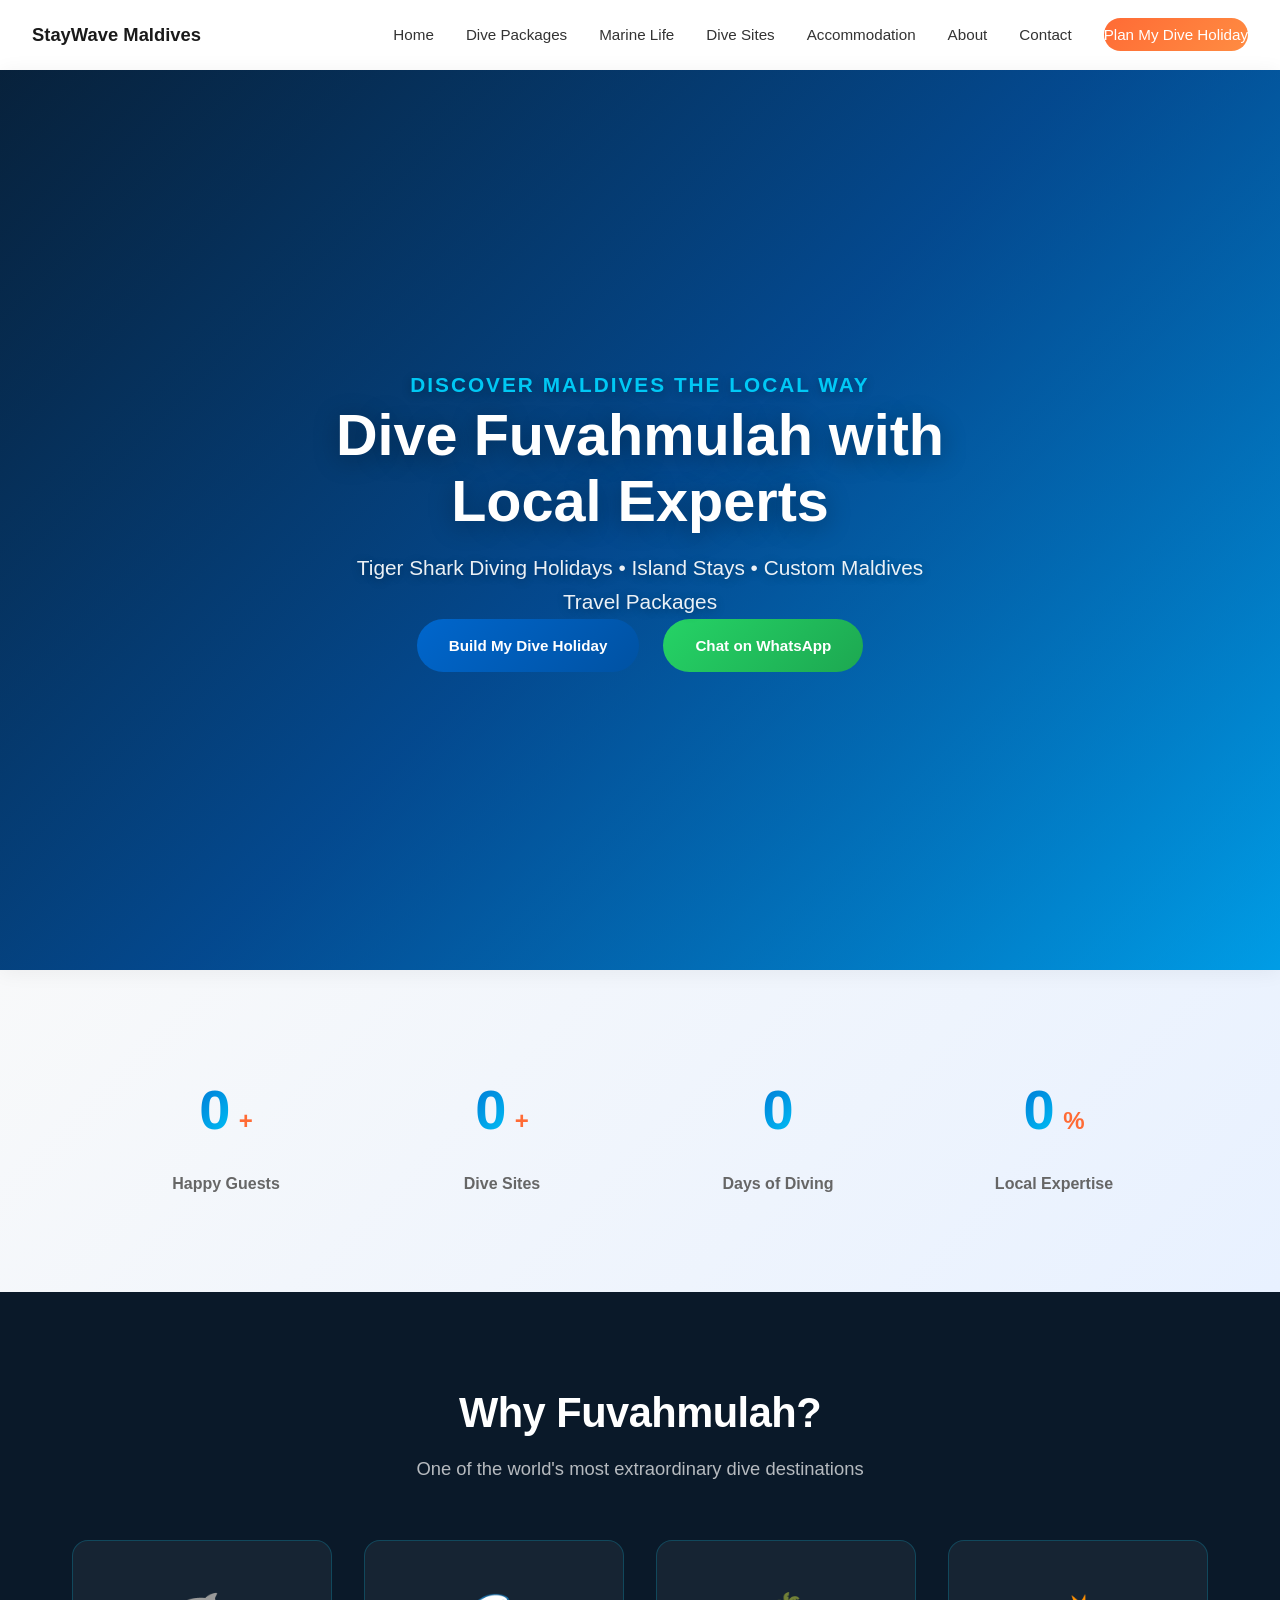
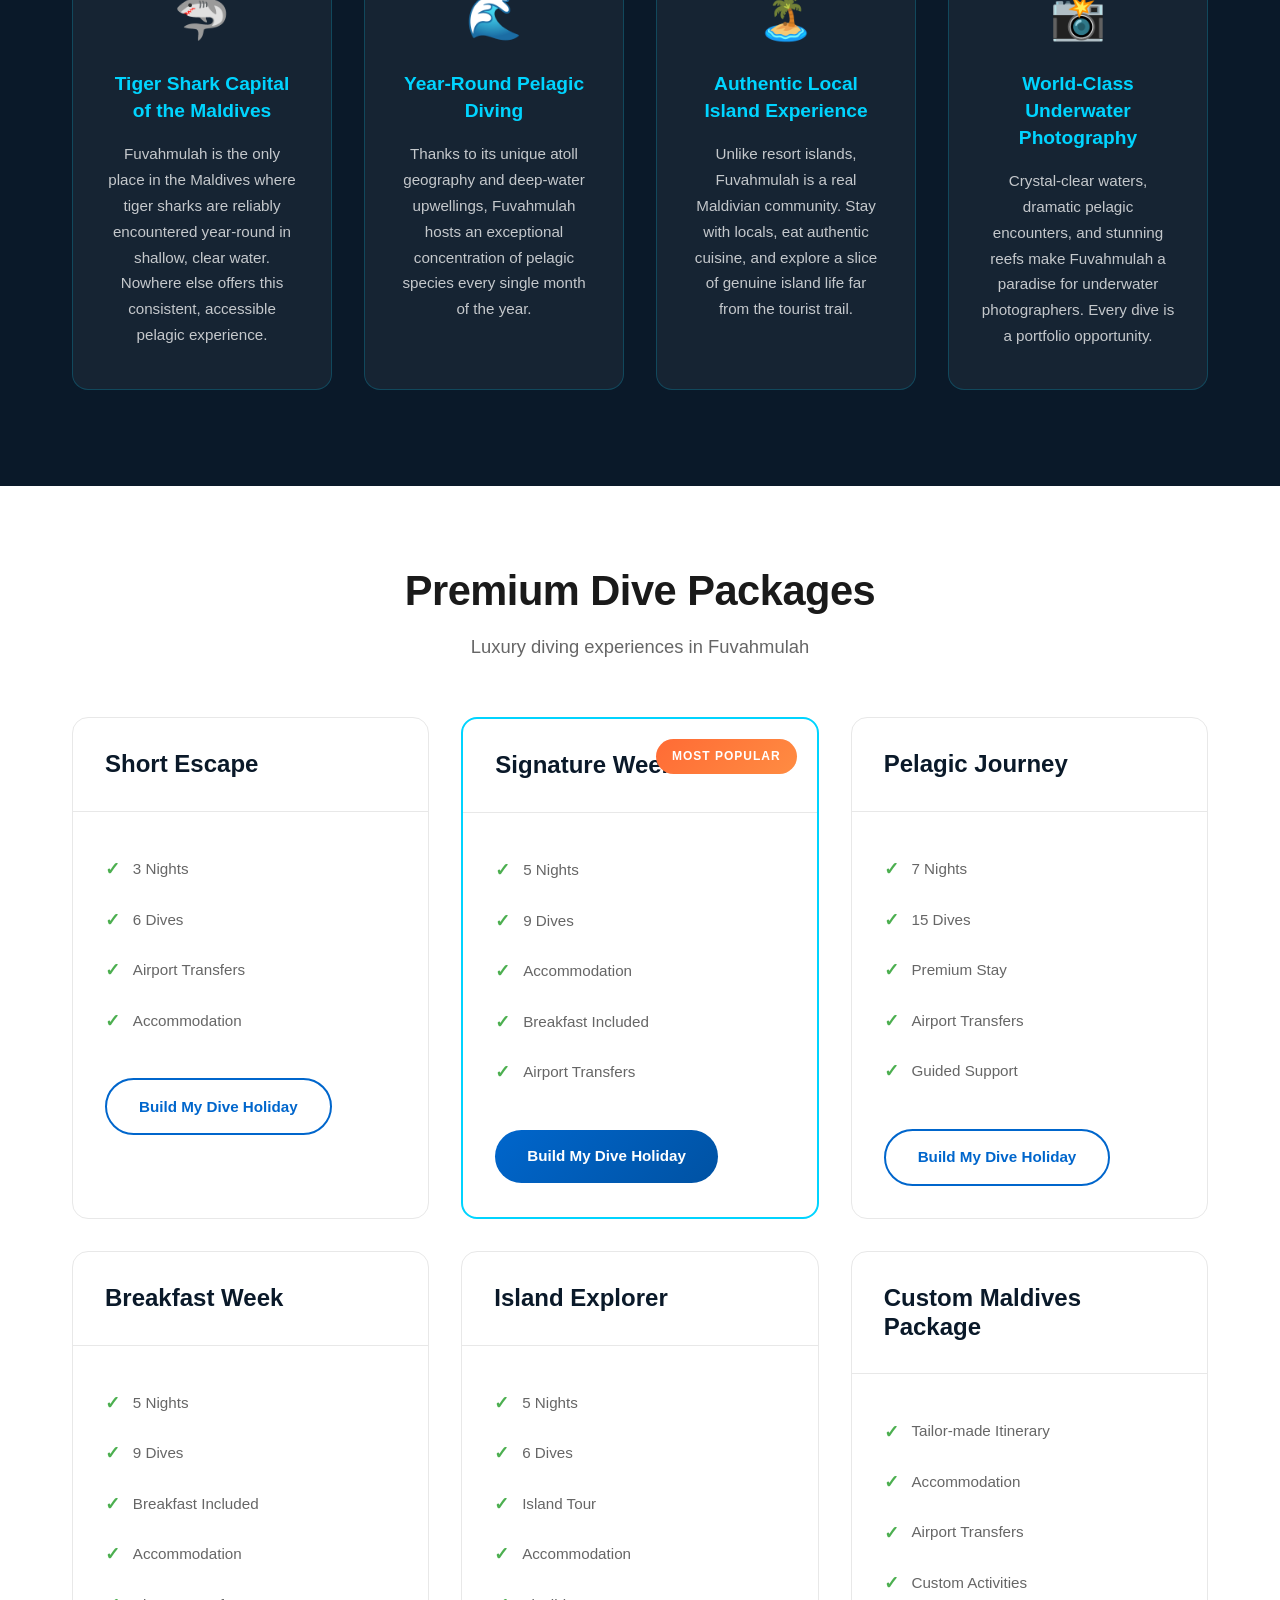
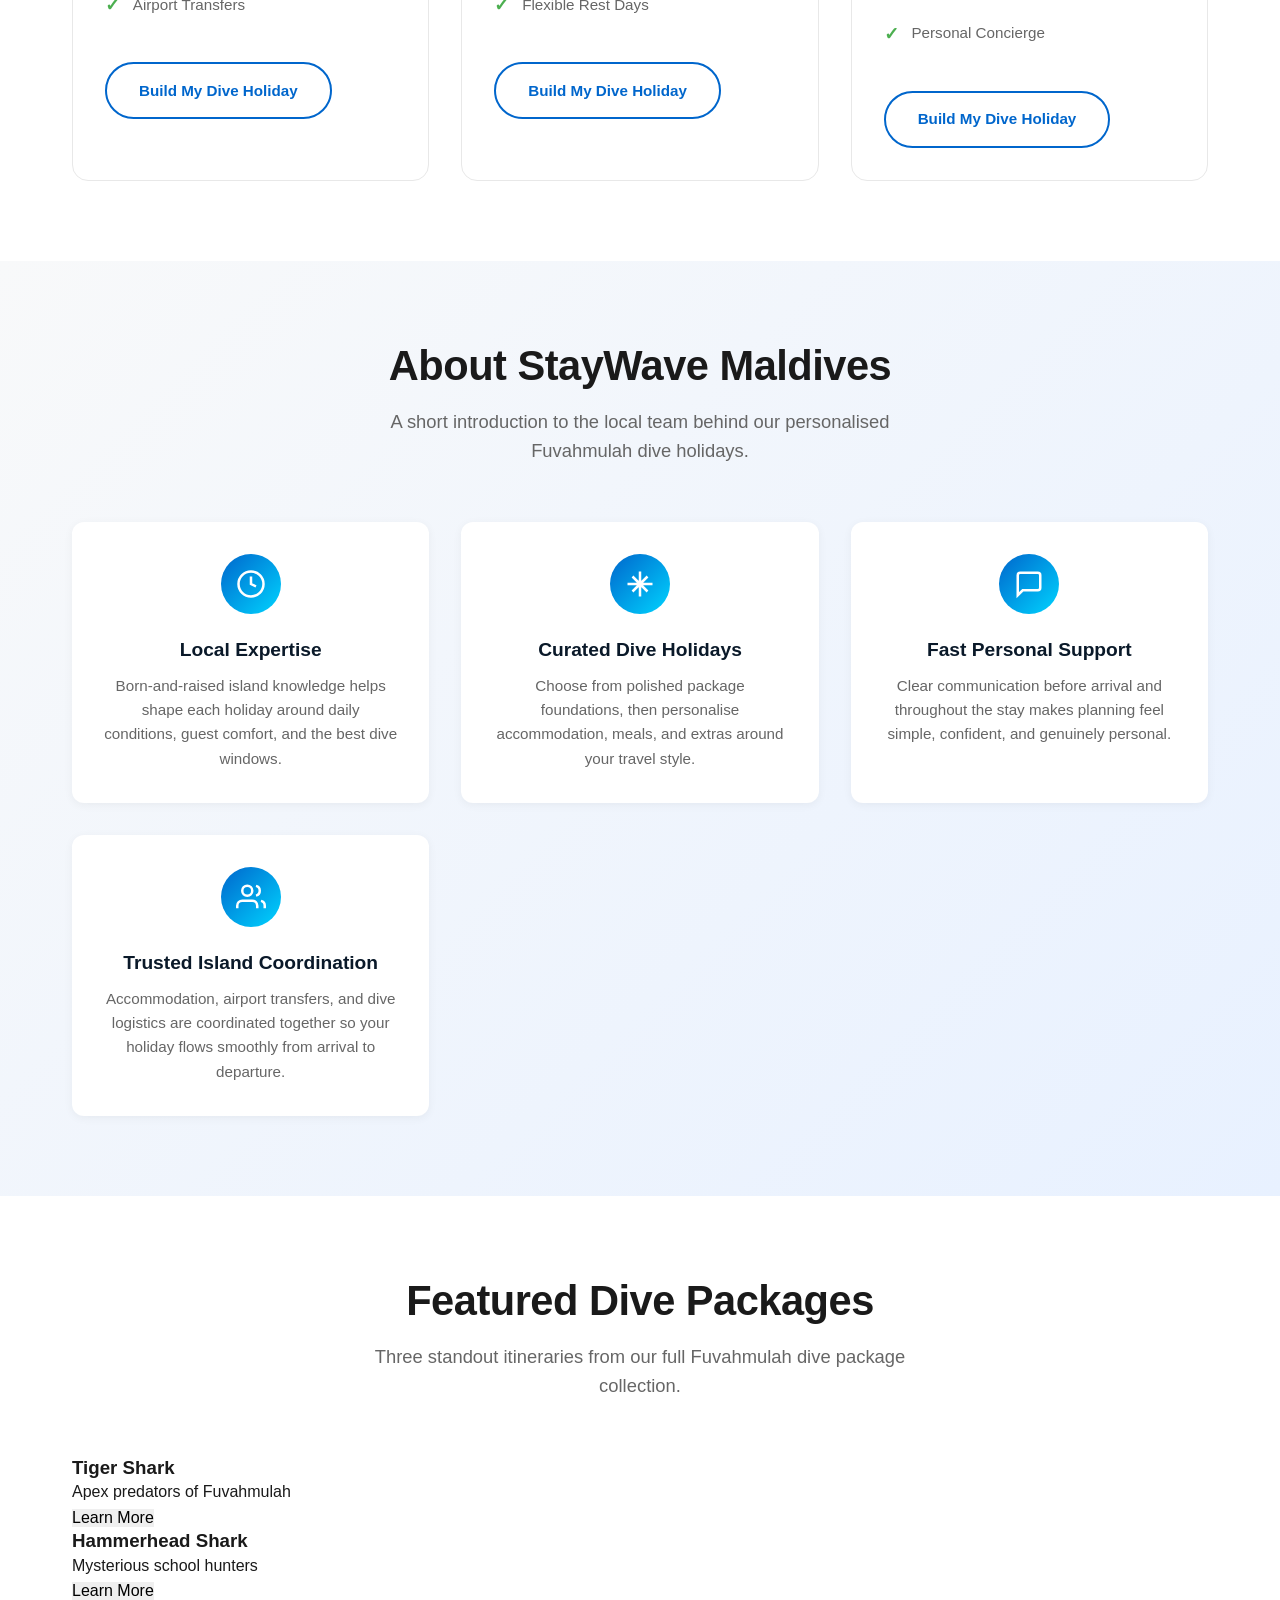
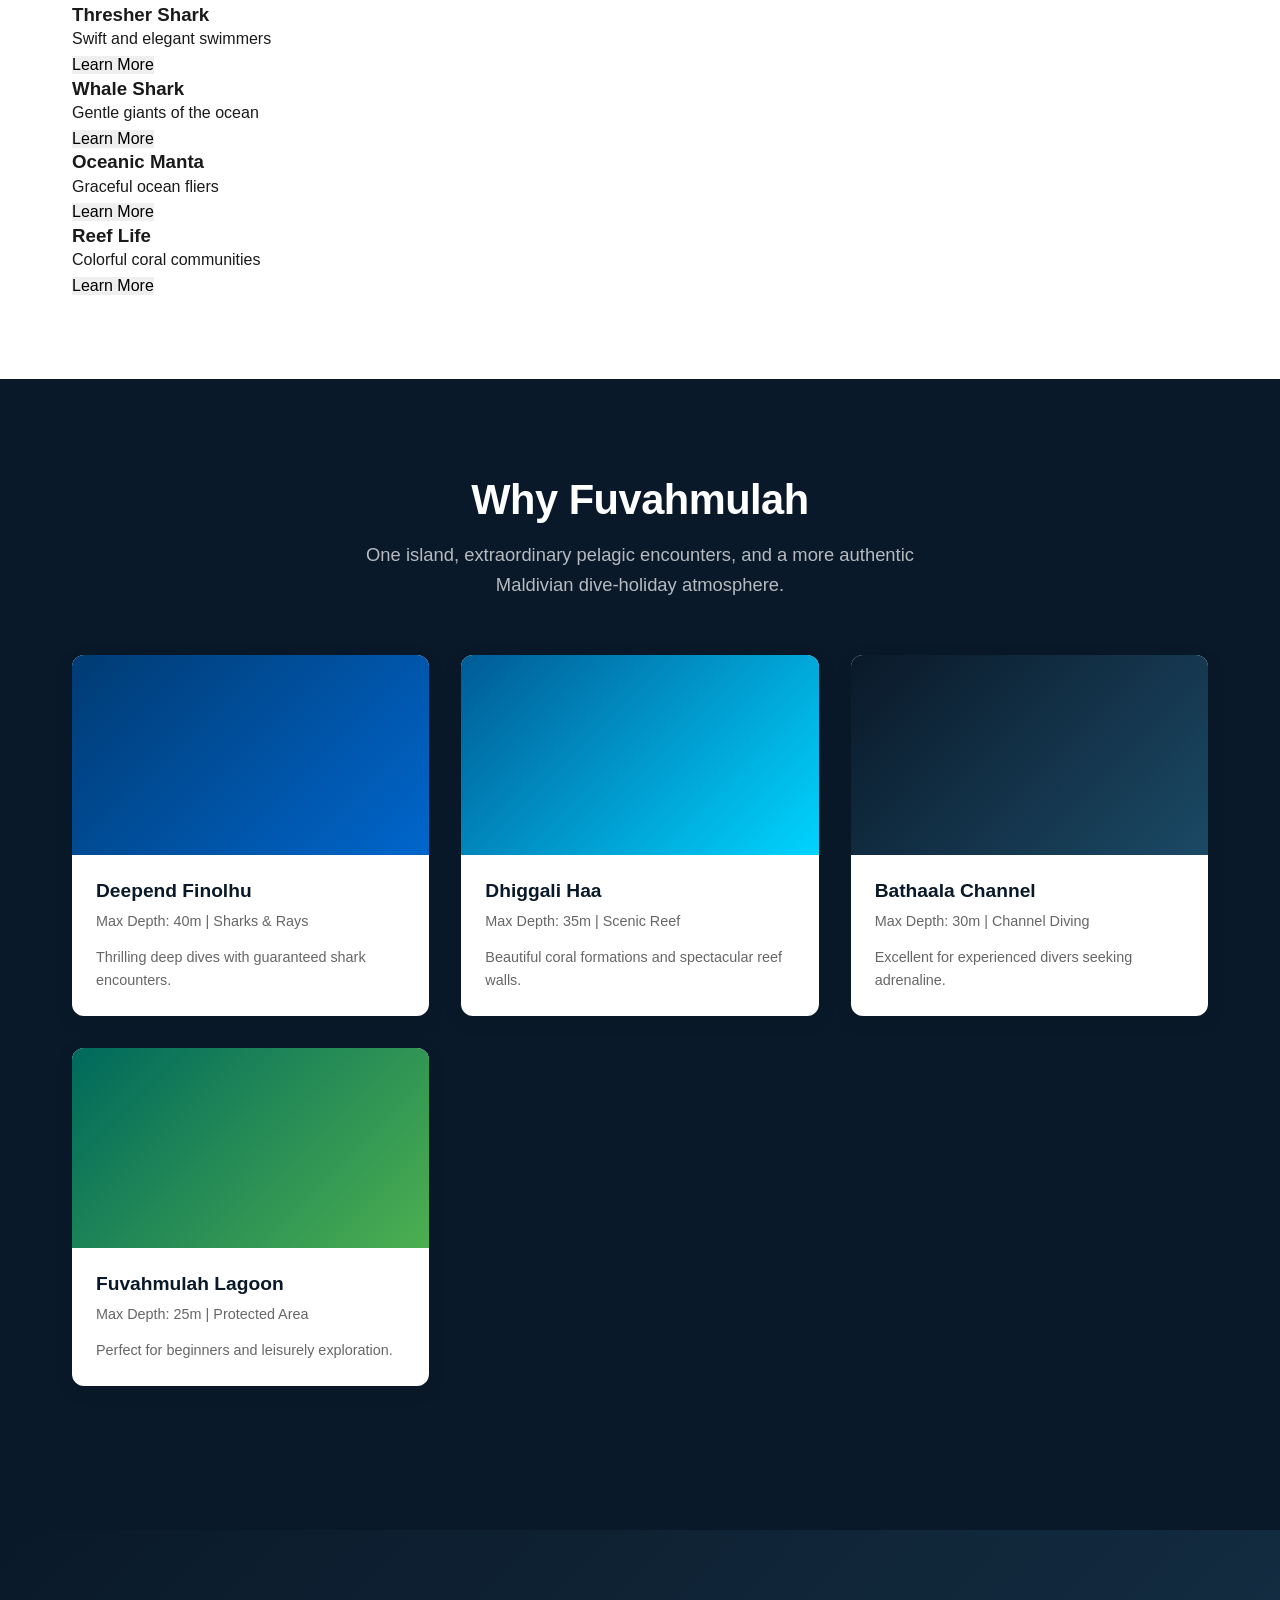
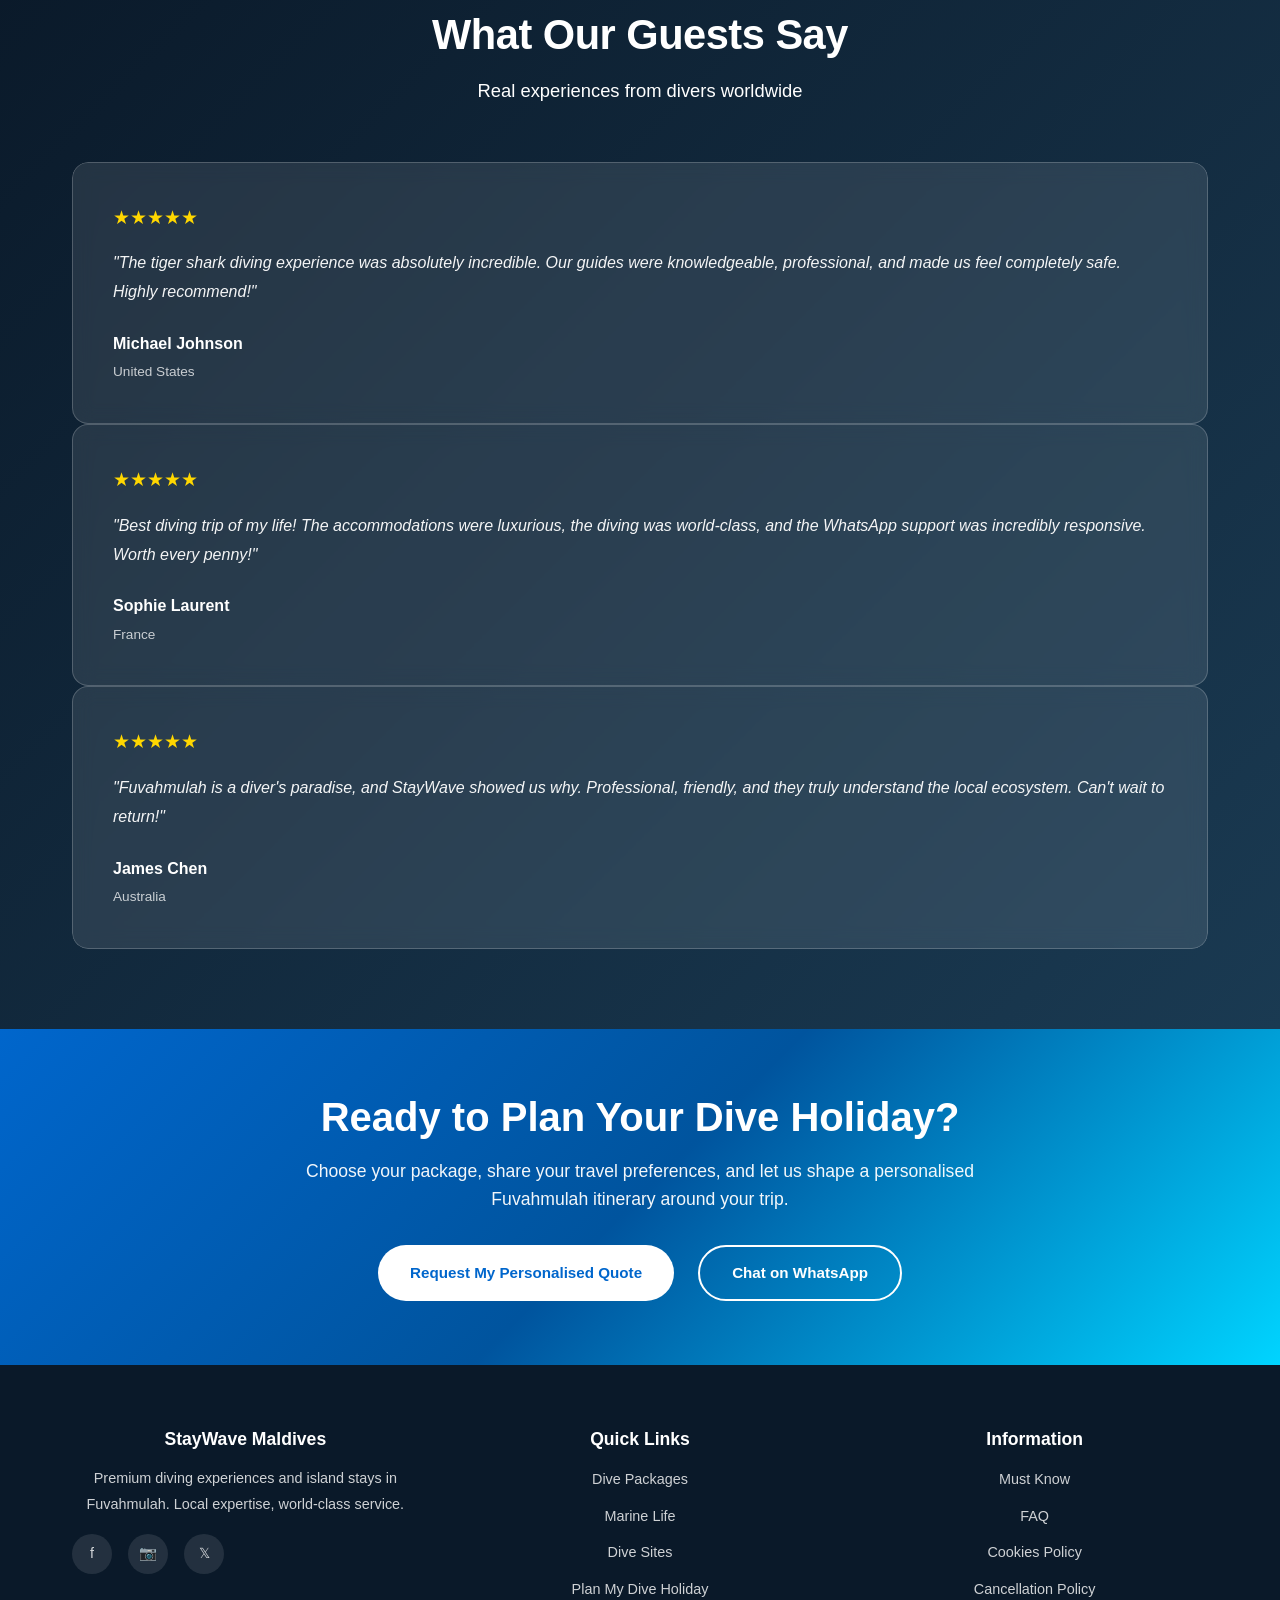
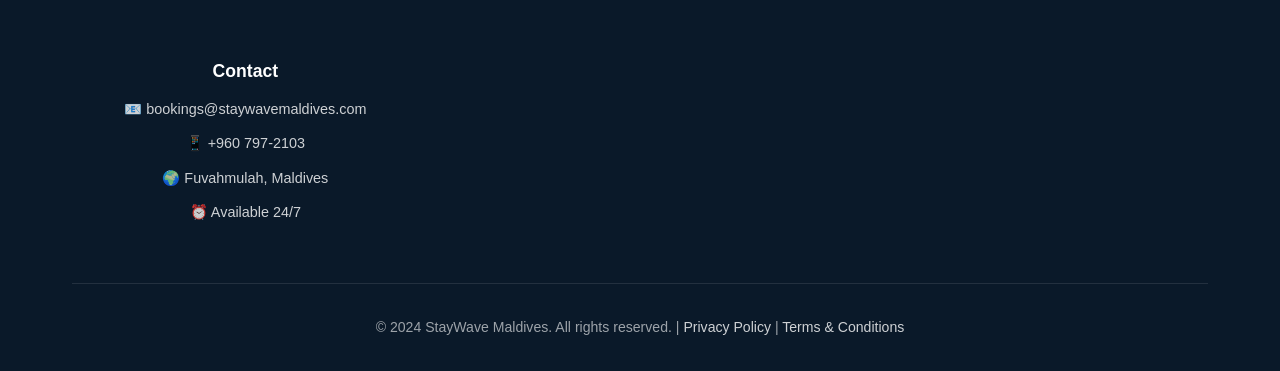
==== index.html @ 5d08445d "Merge branch 'main' into copilot/website-consistency-cleanup" ====
<!DOCTYPE html>
<html lang="en">
<head>
    <!-- Meta Tags -->
    <meta charset="UTF-8">
    <meta name="viewport" content="width=device-width, initial-scale=1.0">
    <meta name="description" content="StayWave Maldives - Premium tiger shark diving holidays, luxury island stays, and custom travel packages in Fuvahmulah. Experience world-class diving with local experts.">
    <meta name="keywords" content="diving, Maldives, tiger shark, Fuvahmulah, marine life, dive sites, luxury travel, diving holidays">
    <meta name="author" content="StayWave Maldives">
    <meta name="robots" content="index, follow">
    <meta name="language" content="English">
    
    <!-- Canonical URL -->
    <link rel="canonical" href="https://staywavemaldives.com/">
    
    <!-- Open Graph Tags -->
    <meta property="og:type" content="website">
    <meta property="og:url" content="https://staywavemaldives.com/">
    <meta property="og:title" content="StayWave Maldives - Premium Diving & Island Stays">
    <meta property="og:description" content="Experience world-class tiger shark diving holidays and luxury island stays in Fuvahmulah with local diving experts. Custom travel packages available.">
    <meta property="og:image" content="https://staywavemaldives.com/assets/images/og-image.jpg">
    <meta property="og:image:width" content="1200">
    <meta property="og:image:height" content="630">
    <meta property="og:image:alt" content="StayWave Maldives - Tiger Shark Diving">
    <meta property="og:site_name" content="StayWave Maldives">
    <meta property="og:locale" content="en_US">
    
    <!-- Twitter Card Tags -->
    <meta name="twitter:card" content="summary_large_image">
    <meta name="twitter:url" content="https://staywavemaldives.com/">
    <meta name="twitter:title" content="StayWave Maldives - Premium Diving & Island Stays">
    <meta name="twitter:description" content="Experience world-class tiger shark diving holidays and luxury island stays in Fuvahmulah with local diving experts.">
    <meta name="twitter:image" content="https://staywavemaldives.com/assets/images/twitter-image.jpg">
    <meta name="twitter:creator" content="@staywavemaldives">
    
    <!-- Favicon -->
    
    <!-- Theme Color -->
    <meta name="theme-color" content="#0066cc">
    
    <title>StayWave Maldives - Premium Diving & Island Stays</title>
    
    <!-- JSON-LD Organization Schema -->
    <script type="application/ld+json">
    {
        "@context": "https://schema.org",
        "@type": "Organization",
        "name": "StayWave Maldives",
        "url": "https://staywavemaldives.com",
        "logo": "https://staywavemaldives.com/assets/images/logo.png",
        "description": "Premium tiger shark diving holidays, luxury island stays, and custom travel packages in Fuvahmulah.",
        "sameAs": [
            "https://www.facebook.com/staywavemaldives",
            "https://www.instagram.com/staywavemaldives",
            "https://twitter.com/staywavemaldives"
        ],
        "contactPoint": {
            "@type": "ContactPoint",
            "contactType": "Customer Service",
            "telephone": "+960-797-2103",
            "email": "bookings@staywavemaldives.com",
            "areaServed": "MV",
            "availableLanguage": ["en"]
        },
        "address": {
            "@type": "PostalAddress",
            "streetAddress": "Fuvahmulah",
            "addressLocality": "Fuvahmulah",
            "addressCountry": "MV"
        },
        "founder": "StayWave Team",
        "foundingDate": "2024",
        "areaServed": {
            "@type": "Place",
            "name": "Maldives"
        }
    }
    </script>
    
    <!-- JSON-LD LocalBusiness Schema -->
    <script type="application/ld+json">
    {
        "@context": "https://schema.org",
        "@type": "LocalBusiness",
        "name": "StayWave Maldives",
        "image": "https://staywavemaldives.com/assets/images/hero-bg.jpg",
        "description": "Premium diving experiences and island stays in Fuvahmulah",
        "url": "https://staywavemaldives.com",
        "telephone": "+960-797-2103",
        "email": "bookings@staywavemaldives.com",
        "address": {
            "@type": "PostalAddress",
            "streetAddress": "Fuvahmulah",
            "addressLocality": "Fuvahmulah",
            "addressRegion": "Vaavu",
            "addressCountry": "MV"
        },
        "geo": {
            "@type": "GeoCoordinates",
            "latitude": "3.8167",
            "longitude": "73.5167"
        },
        "openingHoursSpecification": {
            "@type": "OpeningHoursSpecification",
            "dayOfWeek": ["Monday", "Tuesday", "Wednesday", "Thursday", "Friday", "Saturday", "Sunday"],
            "opens": "00:00",
            "closes": "23:59"
        },
        "priceRange": "$$$",
        "aggregateRating": {
            "@type": "AggregateRating",
            "ratingValue": "5",
            "ratingCount": "200",
            "bestRating": "5",
            "worstRating": "1"
        }
    }
    </script>
    
    <!-- JSON-LD Product/Service Schema -->
    <script type="application/ld+json">
    {
        "@context": "https://schema.org",
        "@type": "TouristDestination",
        "name": "Fuvahmulah Diving Experience",
        "description": "World-class diving packages in Fuvahmulah, Maldives",
        "url": "https://staywavemaldives.com",
        "areaServed": {
            "@type": "Place",
            "name": "Fuvahmulah, Maldives"
        },
        "touristType": "Adventure",
        "mainEntity": {
            "@type": "Service",
            "name": "Tiger Shark Diving",
            "description": "Premium tiger shark diving experiences with expert local guides",
            "provider": {
                "@type": "Organization",
                "name": "StayWave Maldives"
            }
        }
    }
    </script>
    
    <!-- CSS Files (Optimized) -->
    <link rel="stylesheet" href="assets/styles/reset.css" media="all">
    <link rel="stylesheet" href="assets/styles/global.css" media="all">
    <link rel="stylesheet" href="assets/styles/navigation.css" media="all">
    <link rel="stylesheet" href="assets/styles/hero.css" media="all">
    <link rel="stylesheet" href="assets/styles/statistics.css" media="all">
    <link rel="stylesheet" href="assets/styles/packages.css" media="all">
    <link rel="stylesheet" href="assets/styles/features.css" media="all">
    <link rel="stylesheet" href="assets/styles/marine-life.css" media="all">
    <link rel="stylesheet" href="assets/styles/dive-sites.css" media="all">
    <link rel="stylesheet" href="assets/styles/testimonials.css" media="all">
    <link rel="stylesheet" href="assets/styles/faq.css" media="all">
    <link rel="stylesheet" href="assets/styles/booking-cta.css" media="all">
    <link rel="stylesheet" href="assets/styles/footer.css" media="all">
    <link rel="stylesheet" href="assets/styles/accommodation.css" media="all">
    <link rel="stylesheet" href="assets/styles/why-fuvahmulah.css" media="all">
    <link rel="stylesheet" href="assets/styles/plan-your-trip.css" media="all">
    
    <!-- Preload Critical Resources -->
    <link rel="preload" as="script" href="assets/scripts/main.js">
    
    <!-- DNS Prefetch for External Resources -->
    <link rel="dns-prefetch" href="//www.google-analytics.com">
    <link rel="dns-prefetch" href="//fonts.googleapis.com">
</head>
<body>
    <!-- Navigation -->
    <nav class="navbar" id="navbar" role="navigation" aria-label="Main navigation">
        <div class="navbar-container">
            <div class="navbar-brand">
                <a href="#home">
                    <span class="brand-name">StayWave Maldives</span>
                </a>
            </div>

            <button class="hamburger" id="hamburger" aria-label="Toggle navigation menu" aria-expanded="false" aria-controls="navbar-menu">
                <span></span>
                <span></span>
                <span></span>
            </button>

            <ul class="navbar-menu" id="navbar-menu" role="menubar">
                <li role="none"><a href="index.html" role="menuitem" aria-current="page">Home</a></li>
                <li role="none"><a href="dive-packages.html" role="menuitem">Dive Packages</a></li>
                <li role="none"><a href="marine-life.html" role="menuitem">Marine Life</a></li>
                <li role="none"><a href="dive-sites.html" role="menuitem">Dive Sites</a></li>
                <li role="none"><a href="accommodation.html" role="menuitem">Accommodation</a></li>
                <li role="none"><a href="about.html" role="menuitem">About</a></li>
                <li role="none"><a href="index.html#contact" role="menuitem">Contact</a></li>
                <li role="none">
                    <a href="build-my-dive-holiday.html" class="btn-book-now" role="menuitem">Plan My Dive Holiday</a>
                </li>
            </ul>
        </div>
    </nav>

    <!-- Hero Section -->
    <header class="hero" id="home">
        <div class="hero-background" style="background: linear-gradient(135deg, #003b73 0%, #0066cc 50%, #00d4ff 100%);"></div>
        <div class="hero-overlay"></div>
        <div class="hero-content">
            <p class="hero-label">DISCOVER MALDIVES THE LOCAL WAY</p>
            <h1 class="hero-title">Dive Fuvahmulah with Local Experts</h1>
            <p class="hero-subtitle">Tiger Shark Diving Holidays • Island Stays • Custom Maldives Travel Packages</p>
            <div class="hero-buttons">
                <a href="build-my-dive-holiday.html" class="btn btn-primary" aria-label="Build my dive holiday">Build My Dive Holiday</a>
                <a href="https://wa.me/9607972103" class="btn btn-secondary" target="_blank" rel="noopener noreferrer" aria-label="Chat with us on WhatsApp">Chat on WhatsApp</a>
            </div>
        </div>
    </header>

    <!-- Statistics Section -->
    <section class="statistics" id="stats">
        <div class="container">
            <div class="stats-grid">
                <div class="stat-card">
                    <div class="stat-number" data-target="400">0</div>
                    <span class="stat-plus">+</span>
                    <p class="stat-label">Happy Guests</p>
                </div>
                <div class="stat-card">
                    <div class="stat-number" data-target="18">0</div>
                    <span class="stat-plus">+</span>
                    <p class="stat-label">Dive Sites</p>
                </div>
                <div class="stat-card">
                    <div class="stat-number" data-target="365">0</div>
                    <p class="stat-label">Days of Diving</p>
                </div>
                <div class="stat-card">
                    <div class="stat-number" data-target="100">0</div>
                    <span class="stat-percent">%</span>
                    <p class="stat-label">Local Expertise</p>
                </div>
            </div>
        </div>
    </section>

    <!-- Why Fuvahmulah Section -->
    <section class="why-fuvahmulah" id="why-fuvahmulah">
        <div class="container">
            <div class="section-header reveal">
                <h2>Why Fuvahmulah?</h2>
                <p>One of the world's most extraordinary dive destinations</p>
            </div>
            <div class="why-fuvahmulah-grid">
                <div class="why-card">
                    <span class="why-card-icon" aria-hidden="true">🦈</span>
                    <h3>Tiger Shark Capital of the Maldives</h3>
                    <p>Fuvahmulah is the only place in the Maldives where tiger sharks are reliably encountered year-round in shallow, clear water. Nowhere else offers this consistent, accessible pelagic experience.</p>
                </div>
                <div class="why-card">
                    <span class="why-card-icon" aria-hidden="true">🌊</span>
                    <h3>Year-Round Pelagic Diving</h3>
                    <p>Thanks to its unique atoll geography and deep-water upwellings, Fuvahmulah hosts an exceptional concentration of pelagic species every single month of the year.</p>
                </div>
                <div class="why-card">
                    <span class="why-card-icon" aria-hidden="true">🏝️</span>
                    <h3>Authentic Local Island Experience</h3>
                    <p>Unlike resort islands, Fuvahmulah is a real Maldivian community. Stay with locals, eat authentic cuisine, and explore a slice of genuine island life far from the tourist trail.</p>
                </div>
                <div class="why-card">
                    <span class="why-card-icon" aria-hidden="true">📸</span>
                    <h3>World-Class Underwater Photography</h3>
                    <p>Crystal-clear waters, dramatic pelagic encounters, and stunning reefs make Fuvahmulah a paradise for underwater photographers. Every dive is a portfolio opportunity.</p>
                </div>
            </div>
        </div>
    </section>

    <!-- Featured Packages Section -->
    <section class="packages" id="packages">
        <div class="container">
            <div class="section-header reveal">
                <h2>Premium Dive Packages</h2>
                <p>Luxury diving experiences in Fuvahmulah</p>
            </div>
            
            <div class="packages-grid">
                <!-- Package 1: Tiger Shark Escape -->
                <div class="package-card">
                    <div class="package-header">
                        <h3>Short Escape</h3>
                    </div>
                    <div class="package-details">
                        <ul class="package-list">
                            <li>3 Nights</li>
                            <li>6 Dives</li>
                            <li>Airport Transfers</li>
                            <li>Accommodation</li>
                        </ul>
                    </div>
                    <div class="package-footer">
                        <a href="build-my-dive-holiday.html" class="btn btn-outline" aria-label="Build my dive holiday for Short Escape">Build My Dive Holiday</a>
                    </div>
                </div>

                <!-- Package 2: Ultimate Fuvahmulah Experience -->
                <div class="package-card featured">
                    <div class="package-badge">Most Popular</div>
                    <div class="package-header">
                        <h3>Signature Week</h3>
                    </div>
                    <div class="package-details">
                        <ul class="package-list">
                            <li>5 Nights</li>
                            <li>9 Dives</li>
                            <li>Accommodation</li>
                            <li>Breakfast Included</li>
                            <li>Airport Transfers</li>
                        </ul>
                    </div>
                    <div class="package-footer">
                        <a href="build-my-dive-holiday.html" class="btn btn-primary" aria-label="Build my dive holiday for Signature Week">Build My Dive Holiday</a>
                    </div>
                </div>

                <!-- Package 3: Pelagic Journey -->
                <div class="package-card">
                    <div class="package-header">
                        <h3>Pelagic Journey</h3>
                    </div>
                    <div class="package-details">
                        <ul class="package-list">
                            <li>7 Nights</li>
                            <li>15 Dives</li>
                            <li>Premium Stay</li>
                            <li>Airport Transfers</li>
                            <li>Guided Support</li>
                        </ul>
                    </div>
                    <div class="package-footer">
                        <a href="build-my-dive-holiday.html" class="btn btn-outline" aria-label="Build my dive holiday for Pelagic Journey">Build My Dive Holiday</a>
                    </div>
                </div>

                <!-- Package 4: Breakfast Week -->
                <div class="package-card">
                    <div class="package-header">
                        <h3>Breakfast Week</h3>
                    </div>
                    <div class="package-details">
                        <ul class="package-list">
                            <li>5 Nights</li>
                            <li>9 Dives</li>
                            <li>Breakfast Included</li>
                            <li>Accommodation</li>
                            <li>Airport Transfers</li>
                        </ul>
                    </div>
                    <div class="package-footer">
                        <a href="build-my-dive-holiday.html" class="btn btn-outline" aria-label="Build my dive holiday for Breakfast Week">Build My Dive Holiday</a>
                    </div>
                </div>

                <!-- Package 5: Island Explorer -->
                <div class="package-card">
                    <div class="package-header">
                        <h3>Island Explorer</h3>
                    </div>
                    <div class="package-details">
                        <ul class="package-list">
                            <li>5 Nights</li>
                            <li>6 Dives</li>
                            <li>Island Tour</li>
                            <li>Accommodation</li>
                            <li>Flexible Rest Days</li>
                        </ul>
                    </div>
                    <div class="package-footer">
                        <a href="build-my-dive-holiday.html" class="btn btn-outline" aria-label="Build my dive holiday for Island Explorer">Build My Dive Holiday</a>
                    </div>
                </div>

                <!-- Package 6: Custom Package -->
                <div class="package-card">
                    <div class="package-header">
                        <h3>Custom Maldives Package</h3>
                    </div>
                    <div class="package-details">
                        <ul class="package-list">
                            <li>Tailor-made Itinerary</li>
                            <li>Accommodation</li>
                            <li>Airport Transfers</li>
                            <li>Custom Activities</li>
                            <li>Personal Concierge</li>
                        </ul>
                    </div>
                    <div class="package-footer">
                        <a href="build-my-dive-holiday.html" class="btn btn-outline" aria-label="Build my dive holiday for Custom Maldives Package">Build My Dive Holiday</a>
                    </div>
                </div>
            </div>
        </div>
    </section>

    <!-- Why StayWave Section -->
    <section class="features" id="about">
        <div class="container">
            <div class="section-header reveal">
                <h2>About StayWave Maldives</h2>
                <p>A short introduction to the local team behind our personalised Fuvahmulah dive holidays.</p>
            </div>

            <div class="features-grid">
                <div class="feature-card">
                    <div class="feature-icon">
                        <svg viewBox="0 0 24 24" fill="none" stroke="currentColor" stroke-width="2" aria-hidden="true">
                            <circle cx="12" cy="12" r="10"></circle>
                            <path d="M12 6v6l4 2"></path>
                        </svg>
                    </div>
                    <h3>Local Expertise</h3>
                    <p>Born-and-raised island knowledge helps shape each holiday around daily conditions, guest comfort, and the best dive windows.</p>
                </div>

                <div class="feature-card">
                    <div class="feature-icon">
                        <svg viewBox="0 0 24 24" fill="none" stroke="currentColor" stroke-width="2" aria-hidden="true">
                            <path d="M12 2v20M2 12h20M6 6l12 12M18 6l-12 12"></path>
                        </svg>
                    </div>
                    <h3>Curated Dive Holidays</h3>
                    <p>Choose from polished package foundations, then personalise accommodation, meals, and extras around your travel style.</p>
                </div>

                <div class="feature-card">
                    <div class="feature-icon">
                        <svg viewBox="0 0 24 24" fill="none" stroke="currentColor" stroke-width="2" aria-hidden="true">
                            <path d="M21 15a2 2 0 0 1-2 2H7l-4 4V5a2 2 0 0 1 2-2h14a2 2 0 0 1 2 2z"></path>
                        </svg>
                    </div>
                    <h3>Fast Personal Support</h3>
                    <p>Clear communication before arrival and throughout the stay makes planning feel simple, confident, and genuinely personal.</p>
                </div>

                <div class="feature-card">
                    <div class="feature-icon">
                        <svg viewBox="0 0 24 24" fill="none" stroke="currentColor" stroke-width="2" aria-hidden="true">
                            <path d="M17 21v-2a4 4 0 0 0-4-4H5a4 4 0 0 0-4 4v2"></path>
                            <circle cx="9" cy="7" r="4"></circle>
                            <path d="M23 21v-2a4 4 0 0 0-3-3.87"></path>
                            <path d="M16 3.13a4 4 0 0 1 0 7.75"></path>
                        </svg>
                    </div>
                    <h3>Trusted Island Coordination</h3>
                    <p>Accommodation, airport transfers, and dive logistics are coordinated together so your holiday flows smoothly from arrival to departure.</p>
                </div>
            </div>
        </div>
    </section>

    <!-- Featured Packages Section -->
    <section class="packages" id="packages">
        <div class="container">
            <div class="section-header reveal">
                <h2>Featured Dive Packages</h2>
                <p>Three standout itineraries from our full Fuvahmulah dive package collection.</p>
            </div>
            
            <div class="marine-grid">
                <div class="marine-card">
                    <div class="marine-image" style="background: linear-gradient(135deg, #0a1929 0%, #0066cc 100%);"></div>
                    <div class="marine-overlay">
                        <h3>Tiger Shark</h3>
                        <p>Apex predators of Fuvahmulah</p>
                        <button class="btn-link">Learn More</button>
                    </div>
                </div>

                <div class="marine-card">
                    <div class="marine-image" style="background: linear-gradient(135deg, #123456 0%, #00d4ff 100%);"></div>
                    <div class="marine-overlay">
                        <h3>Hammerhead Shark</h3>
                        <p>Mysterious school hunters</p>
                        <button class="btn-link">Learn More</button>
                    </div>
                </div>

                <div class="marine-card">
                    <div class="marine-image" style="background: linear-gradient(135deg, #003b73 0%, #4facfe 100%);"></div>
                    <div class="marine-overlay">
                        <h3>Thresher Shark</h3>
                        <p>Swift and elegant swimmers</p>
                        <button class="btn-link">Learn More</button>
                    </div>
                </div>

                <div class="marine-card">
                    <div class="marine-image" style="background: linear-gradient(135deg, #005b96 0%, #7fdbff 100%);"></div>
                    <div class="marine-overlay">
                        <h3>Whale Shark</h3>
                        <p>Gentle giants of the ocean</p>
                        <button class="btn-link">Learn More</button>
                    </div>
                </div>

                <div class="marine-card">
                    <div class="marine-image" style="background: linear-gradient(135deg, #0f4c81 0%, #00a8cc 100%);"></div>
                    <div class="marine-overlay">
                        <h3>Oceanic Manta</h3>
                        <p>Graceful ocean fliers</p>
                        <button class="btn-link">Learn More</button>
                    </div>
                </div>

                <div class="marine-card">
                    <div class="marine-image" style="background: linear-gradient(135deg, #00695c 0%, #00bfa5 100%);"></div>
                    <div class="marine-overlay">
                        <h3>Reef Life</h3>
                        <p>Colorful coral communities</p>
                        <button class="btn-link">Learn More</button>
                    </div>
                </div>
            </div>
        </div>
    </section>

    <!-- Why Fuvahmulah Section -->
    <section class="why-fuvahmulah" id="why-fuvahmulah">
        <div class="container">
            <div class="section-header reveal">
                <h2>Why Fuvahmulah</h2>
                <p>One island, extraordinary pelagic encounters, and a more authentic Maldivian dive-holiday atmosphere.</p>
            </div>
            
            <div class="sites-grid">
                <div class="site-card">
                    <div class="site-image" style="background: linear-gradient(135deg, #003b73 0%, #0066cc 100%);"></div>
                    <div class="site-content">
                        <h3>Deepend Finolhu</h3>
                        <p class="site-meta">Max Depth: 40m | Sharks & Rays</p>
                        <p>Thrilling deep dives with guaranteed shark encounters.</p>
                    </div>
                </div>

                <div class="site-card">
                    <div class="site-image" style="background: linear-gradient(135deg, #005b96 0%, #00d4ff 100%);"></div>
                    <div class="site-content">
                        <h3>Dhiggali Haa</h3>
                        <p class="site-meta">Max Depth: 35m | Scenic Reef</p>
                        <p>Beautiful coral formations and spectacular reef walls.</p>
                    </div>
                </div>

                <div class="site-card">
                    <div class="site-image" style="background: linear-gradient(135deg, #0a1929 0%, #1b4965 100%);"></div>
                    <div class="site-content">
                        <h3>Bathaala Channel</h3>
                        <p class="site-meta">Max Depth: 30m | Channel Diving</p>
                        <p>Excellent for experienced divers seeking adrenaline.</p>
                    </div>
                </div>

                <div class="site-card">
                    <div class="site-image" style="background: linear-gradient(135deg, #00695c 0%, #4caf50 100%);"></div>
                    <div class="site-content">
                        <h3>Fuvahmulah Lagoon</h3>
                        <p class="site-meta">Max Depth: 25m | Protected Area</p>
                        <p>Perfect for beginners and leisurely exploration.</p>
                    </div>
                </div>
            </div>
        </div>
    </section>

    <!-- Testimonials Section -->
    <section class="testimonials" id="testimonials">
        <div class="container">
            <div class="section-header reveal">
                <h2>What Our Guests Say</h2>
                <p>Real experiences from divers worldwide</p>
            </div>
            
            <div class="testimonials-slider">
                <div class="testimonial-card">
                    <div class="stars" aria-label="5 out of 5 stars">★★★★★</div>
                    <p class="testimonial-text">"The tiger shark diving experience was absolutely incredible. Our guides were knowledgeable, professional, and made us feel completely safe. Highly recommend!"</p>
                    <p class="testimonial-author">Michael Johnson</p>
                    <p class="testimonial-country">United States</p>
                </div>

                <div class="testimonial-card">
                    <div class="stars" aria-label="5 out of 5 stars">★★★★★</div>
                    <p class="testimonial-text">"Best diving trip of my life! The accommodations were luxurious, the diving was world-class, and the WhatsApp support was incredibly responsive. Worth every penny!"</p>
                    <p class="testimonial-author">Sophie Laurent</p>
                    <p class="testimonial-country">France</p>
                </div>

                <div class="testimonial-card">
                    <div class="stars" aria-label="5 out of 5 stars">★★★★★</div>
                    <p class="testimonial-text">"Fuvahmulah is a diver's paradise, and StayWave showed us why. Professional, friendly, and they truly understand the local ecosystem. Can't wait to return!"</p>
                    <p class="testimonial-author">James Chen</p>
                    <p class="testimonial-country">Australia</p>
                </div>
            </div>
        </div>
    </section>

    <!-- Booking CTA Section -->
    <section class="booking-cta" id="booking-cta">
        <div class="container">
            <div class="cta-content">
                <h2>Ready to Plan Your Dive Holiday?</h2>
                <p>Choose your package, share your travel preferences, and let us shape a personalised Fuvahmulah itinerary around your trip.</p>
                <div class="cta-buttons">
                    <a href="build-my-dive-holiday.html" class="btn btn-light">Request My Personalised Quote</a>
                    <a href="https://wa.me/9607972103" class="btn btn-outline-light" target="_blank" rel="noopener noreferrer" aria-label="Chat on WhatsApp">Chat on WhatsApp</a>
                </div>
            </div>
        </div>
    </section>

    <!-- Footer -->
    <footer class="footer" id="footer" role="contentinfo">
        <div class="container">
            <div class="footer-grid">
                <div class="footer-section">
                    <h4>StayWave Maldives</h4>
                    <p>Premium diving experiences and island stays in Fuvahmulah. Local expertise, world-class service.</p>
                    <div class="social-links">
                        <a href="https://www.facebook.com/staywavemaldives" aria-label="StayWave Maldives on Facebook" title="Facebook" target="_blank" rel="noopener noreferrer">f</a>
                        <a href="https://www.instagram.com/staywavemaldives" aria-label="StayWave Maldives on Instagram" title="Instagram" target="_blank" rel="noopener noreferrer">📷</a>
                        <a href="https://twitter.com/staywavemaldives" aria-label="StayWave Maldives on Twitter/X" title="Twitter / X" target="_blank" rel="noopener noreferrer">𝕏</a>
                    </div>
                </div>

                <div class="footer-section">
                    <h4>Quick Links</h4>
                    <ul>
                        <li><a href="dive-packages.html">Dive Packages</a></li>
                        <li><a href="marine-life.html">Marine Life</a></li>
                        <li><a href="dive-sites.html">Dive Sites</a></li>
                        <li><a href="build-my-dive-holiday.html">Plan My Dive Holiday</a></li>
                    </ul>
                </div>

                <div class="footer-section">
                    <h4>Information</h4>
                    <ul>
                        <li><a href="must-know.html">Must Know</a></li>
                        <li><a href="faq.html">FAQ</a></li>
                        <li><a href="cookies.html">Cookies Policy</a></li>
                        <li><a href="cancellation.html">Cancellation Policy</a></li>
                    </ul>
                </div>

                <div class="footer-section" id="contact">
                    <h4>Contact</h4>
                    <ul class="contact-info">
                        <li>📧 <a href="mailto:bookings@staywavemaldives.com">bookings@staywavemaldives.com</a></li>
                        <li>📱 <a href="https://wa.me/9607972103" target="_blank" rel="noopener noreferrer">+960 797-2103</a></li>
                        <li>🌍 Fuvahmulah, Maldives</li>
                        <li>⏰ Available 24/7</li>
                    </ul>
                </div>
            </div>

            <div class="footer-bottom">
                <p>&copy; 2024 StayWave Maldives. All rights reserved. | <a href="privacy.html">Privacy Policy</a> | <a href="terms.html">Terms &amp; Conditions</a></p>
            </div>
        </div>
    </footer>

    <!-- Floating WhatsApp Button -->
    <a href="https://wa.me/9607972103" class="whatsapp-button" target="_blank" rel="noopener noreferrer" aria-label="Contact us on WhatsApp" title="Chat with us on WhatsApp">
        <svg viewBox="0 0 24 24" fill="currentColor" aria-hidden="true">
            <path d="M17.472 14.382c-.297-.149-1.758-.867-2.03-.967-.273-.099-.471-.148-.67.15-.197.297-.767.966-.94 1.164-.173.199-.347.223-.644.075-.297-.15-1.255-.463-2.39-1.475-.883-.788-1.48-1.713-1.653-1.912-.173-.199-.073-.307.126-.511.199-.203.888-.921 1.127-1.239.239-.318.119-.595-.06-.787-.179-.191-.67-.666-1.012-.996-.342-.33-.684-.275-.97-.028-.287.246-1.09.387-1.333.776-.243.39.024 1.308.534 2.259.51.95 1.56 2.388 3.414 3.822 1.854 1.434 3.900 1.990 4.290 2.110.39.12.616.102.844-.062.228-.164.728-.714.927-1.316.199-.601.099-.1.298-.166.199-.066 1.38-.342 1.616-.403.236-.061.394-.092.452.228.058.32.58 1.921 1.298 2.922.718 1.001 1.436 1.125 1.673 1.187.237.062 1.38-.029 1.38-.203 0-.174-.29-.993-1.012-1.992z"/>
        </svg>
    </a>

    <!-- Scripts -->
    <script defer src="assets/scripts/lazy-loading.js"></script>
    <script defer src="assets/scripts/navigation.js"></script>
    <script defer src="assets/scripts/testimonials.js"></script>
    <script defer src="assets/scripts/main.js"></script>
</body>
</html>
---- assets/styles/global.css ----
/* Global Styles */

:root {
    --primary-blue: #0066cc;
    --secondary-cyan: #00d4ff;
    --accent-orange: #ff6b35;
    --dark-bg: #0a1929;
    --light-bg: #f8f9fa;
    --text-dark: #1a1a1a;
    --text-light: #666;
    --border-light: #e8e8e8;
}

body {
    font-family: 'Segoe UI', Tahoma, Geneva, Verdana, sans-serif;
    line-height: 1.6;
    color: var(--text-dark);
    background-color: white;
}

.container {
    max-width: 1200px;
    margin: 0 auto;
    padding: 0 2rem;
}

/* Section Headers */
.section-header {
    text-align: center;
    margin-bottom: 3.5rem;
}

.section-header h2 {
    font-size: 2.6rem;
    font-weight: 800;
    color: var(--text-dark);
    margin-bottom: 1rem;
    letter-spacing: -0.5px;
}

.section-header p {
    font-size: 1.15rem;
    color: var(--text-light);
    max-width: 600px;
    margin: 0 auto;
}

/* Button Styles */
.btn {
    padding: 0.9rem 2rem;
    border: none;
    border-radius: 50px;
    font-weight: 600;
    cursor: pointer;
    transition: all 0.3s ease;
    font-size: 0.95rem;
    text-decoration: none;
    display: inline-flex;
    align-items: center;
    justify-content: center;
    gap: 0.4rem;
}

.btn-primary {
    background: linear-gradient(135deg, #0066cc, #0052a3);
    color: white;
}

.btn-primary:hover {
    transform: translateY(-3px);
    box-shadow: 0 10px 30px rgba(0, 102, 204, 0.3);
}

.btn-secondary {
    background: linear-gradient(135deg, #25d366, #1da851);
    color: white;
}

.btn-secondary:hover {
    transform: translateY(-3px);
    box-shadow: 0 10px 30px rgba(37, 211, 102, 0.3);
}

.btn-outline {
    background: transparent;
    border: 2px solid var(--primary-blue);
    color: var(--primary-blue);
}

.btn-outline:hover {
    background: var(--primary-blue);
    color: white;
    transform: translateY(-3px);
}

/* Scrollbar Styling */
::-webkit-scrollbar {
    width: 10px;
}

::-webkit-scrollbar-track {
    background: #f1f1f1;
}

::-webkit-scrollbar-thumb {
    background: linear-gradient(180deg, #0066cc, #00d4ff);
    border-radius: 10px;
}

::-webkit-scrollbar-thumb:hover {
    background: linear-gradient(180deg, #0052a3, #00a3b8);
}

/* Floating WhatsApp Button */
.whatsapp-button {
    position: fixed;
    bottom: 30px;
    right: 30px;
    width: 60px;
    height: 60px;
    background: linear-gradient(135deg, #25d366, #1da851);
    border-radius: 50%;
    display: flex;
    align-items: center;
    justify-content: center;
    color: white;
    text-decoration: none;
    box-shadow: 0 4px 20px rgba(37, 211, 102, 0.4);
    transition: all 0.3s ease;
    z-index: 999;
}

.whatsapp-button svg {
    width: 35px;
    height: 35px;
}

.whatsapp-button:hover {
    transform: translateY(-5px);
    box-shadow: 0 8px 30px rgba(37, 211, 102, 0.5);
}

/* Section Reveal Animations */
.reveal {
    opacity: 0;
    transform: translateY(28px);
    transition: opacity 0.65s ease, transform 0.65s ease;
}

.reveal.visible {
    opacity: 1;
    transform: translateY(0);
}

@media (prefers-reduced-motion: reduce) {
    .reveal {
        opacity: 1;
        transform: none;
        transition: none;
    }
}

/* Responsive */
@media (max-width: 768px) {
    .section-header h2 {
        font-size: 1.9rem;
    }

    .section-header p {
        font-size: 1rem;
    }

    .whatsapp-button {
        width: 55px;
        height: 55px;
        bottom: 20px;
        right: 20px;
    }

    .whatsapp-button svg {
        width: 30px;
        height: 30px;
    }
}
---- assets/styles/navigation.css ----
/* Premium Navigation Styles */

.navbar {
    background: rgba(255, 255, 255, 0.95);
    backdrop-filter: blur(20px);
    box-shadow: 0 2px 20px rgba(0, 0, 0, 0.05);
    position: sticky;
    top: 0;
    z-index: 1000;
    transition: all 0.3s ease;
}

.navbar-container {
    max-width: 1400px;
    margin: 0 auto;
    padding: 0 2rem;
    display: flex;
    justify-content: space-between;
    align-items: center;
    height: 70px;
}

.navbar-brand {
    display: flex;
    align-items: center;
}

.brand-logo {
    height: 44px;
    width: auto;
    max-width: 180px;
    object-fit: contain;
    display: block;
}

.brand-name {
    font-size: 1.15rem;
    font-weight: 800;
    color: var(--text-dark);
}

.brand-name:hover {
    color: var(--primary-blue);
}

.navbar-menu {
    display: flex;
    align-items: center;
    gap: 2rem;
    list-style: none;
}

.navbar-menu a {
    color: #333;
    font-weight: 500;
    font-size: 0.95rem;
    position: relative;
    padding: 0.5rem 0;
    transition: color 0.3s ease;
}

.navbar-menu a::after {
    content: '';
    position: absolute;
    bottom: -5px;
    left: 0;
    width: 0;
    height: 2px;
    background: linear-gradient(90deg, #0066cc, #00d4ff);
    transition: width 0.3s ease;
}

.navbar-menu a:hover {
    color: #0066cc;
}

.navbar-menu a:hover::after {
    width: 100%;
}

.btn-book-now {
    background: linear-gradient(135deg, #ff6b35, #ff8c42);
    color: white !important;
    padding: 0.7rem 1.5rem;
    border-radius: 50px;
    font-weight: 600;
    font-size: 0.9rem;
    transition: all 0.3s ease;
}

.btn-book-now:hover {
    transform: translateY(-2px);
    box-shadow: 0 10px 25px rgba(255, 107, 53, 0.3);
}

.btn-book-now::after {
    display: none !important;
}

/* Hamburger Menu */
.hamburger {
    display: none;
    flex-direction: column;
    gap: 5px;
    background: none;
    border: none;
    cursor: pointer;
}

.hamburger span {
    width: 25px;
    height: 3px;
    background: #333;
    border-radius: 2px;
    transition: all 0.3s ease;
}

.hamburger.active span:nth-child(1) {
    transform: rotate(45deg) translate(8px, 8px);
}

.hamburger.active span:nth-child(2) {
    opacity: 0;
}

.hamburger.active span:nth-child(3) {
    transform: rotate(-45deg) translate(7px, -7px);
}

/* Mobile */
@media (max-width: 768px) {
    .hamburger {
        display: flex;
    }

    .navbar-menu {
        position: absolute;
        top: 70px;
        left: 0;
        right: 0;
        flex-direction: column;
        background: white;
        gap: 0;
        max-height: 0;
        overflow: hidden;
        transition: max-height 0.3s ease;
        box-shadow: 0 10px 30px rgba(0, 0, 0, 0.1);
    }

    .navbar-menu.active {
        max-height: 500px;
    }

    .navbar-menu li {
        width: 100%;
    }

    .navbar-menu a {
        display: block;
        padding: 1rem 2rem;
        border-bottom: 1px solid #eee;
    }

    .navbar-menu a::after {
        display: none;
    }
}
---- assets/styles/hero.css ----
/* Premium Hero Section */

.hero {
    position: relative;
    height: 100vh;
    display: flex;
    align-items: center;
    justify-content: center;
    overflow: hidden;
    color: white;
    text-align: center;
}

.hero-background {
    position: absolute;
    top: 0;
    left: 0;
    width: 100%;
    height: 100%;
    background:
        radial-gradient(circle at 18% 22%, rgba(255, 255, 255, 0.18), transparent 20%),
        radial-gradient(circle at 78% 18%, rgba(0, 212, 255, 0.24), transparent 20%),
        linear-gradient(135deg, rgba(2, 17, 31, 0.62), rgba(0, 102, 204, 0.28)),
        linear-gradient(180deg, #03111f 0%, #073761 48%, #0b7ec9 100%);
    background-size: cover;
    background-position: center;
    z-index: 1;
}

.hero-overlay {
    position: absolute;
    top: 0;
    left: 0;
    width: 100%;
    height: 100%;
    background: linear-gradient(135deg, rgba(10, 25, 41, 0.75), rgba(0, 102, 204, 0.5));
    z-index: 2;
}

.hero-content {
    position: relative;
    z-index: 3;
    max-width: 700px;
    padding: 2rem;
    animation: fadeInUp 1s ease-out;
}

@keyframes fadeInUp {
    from {
        opacity: 0;
        transform: translateY(30px);
    }
    to {
        opacity: 1;
        transform: translateY(0);
    }
}

.hero-label {
    font-size: 0.85rem;
    font-weight: 700;
    letter-spacing: 2px;
    text-transform: uppercase;
    color: #00d4ff;
    margin-bottom: 1rem;
    opacity: 0.95;
}

.hero-title {
    font-size: 3.5rem;
    font-weight: 800;
    margin-bottom: 1rem;
    line-height: 1.2;
    text-shadow: 0 4px 20px rgba(0, 0, 0, 0.3);
}

.hero-subtitle {
    font-size: 1.3rem;
    margin-bottom: 2.5rem;
    opacity: 0.95;
    text-shadow: 0 2px 10px rgba(0, 0, 0, 0.3);
    line-height: 1.6;
}

.hero-buttons {
    display: flex;
    gap: 1.5rem;
    justify-content: center;
    flex-wrap: wrap;
}

/* Responsive */
@media (max-width: 768px) {
    .hero {
        height: 80vh;
        min-height: 500px;
    }

    .hero-title {
        font-size: 2.2rem;
    }

    .hero-subtitle {
        font-size: 1rem;
    }

    .hero-buttons {
        flex-direction: column;
        gap: 1rem;
    }
}

@media (max-width: 480px) {
    .hero {
        height: 70vh;
    }

    .hero-title {
        font-size: 1.8rem;
    }

    .hero-label {
        font-size: 0.75rem;
    }
}
---- assets/styles/statistics.css ----
/* Statistics Section */

.statistics {
    background: linear-gradient(135deg, #f8f9fa 0%, #e8f1ff 100%);
    padding: 4rem 0;
    margin: -1px 0 0 0;
}

.stats-grid {
    display: grid;
    grid-template-columns: repeat(auto-fit, minmax(200px, 1fr));
    gap: 2rem;
    max-width: 1200px;
    margin: 0 auto;
    padding: 0 2rem;
}

.stat-card {
    text-align: center;
    padding: 2rem 1rem;
}

.stat-number {
    font-size: 3.5rem;
    font-weight: 800;
    background: linear-gradient(135deg, #0066cc, #00d4ff);
    -webkit-background-clip: text;
    -webkit-text-fill-color: transparent;
    background-clip: text;
    display: inline-block;
    margin-bottom: 0.5rem;
}

.stat-plus,
.stat-percent {
    font-size: 1.5rem;
    font-weight: 700;
    color: #ff6b35;
    margin-left: 0.25rem;
}

.stat-label {
    font-size: 1rem;
    color: #666;
    font-weight: 600;
    margin-top: 0.5rem;
}

@media (max-width: 768px) {
    .stats-grid {
        grid-template-columns: repeat(2, 1fr);
        gap: 1.5rem;
    }

    .stat-number {
        font-size: 2.5rem;
    }
}
---- assets/styles/packages.css ----
/* Premium Packages Section */

.packages {
    background: white;
    padding: 5rem 0;
}

.packages-dive-boat {
    max-width: 1200px;
    margin: 0 auto 3rem;
    border-radius: 16px;
    overflow: hidden;
    box-shadow: 0 8px 30px rgba(0, 0, 0, 0.1);
}

.dive-boat-img {
    width: 100%;
    height: 280px;
    object-fit: cover;
    object-position: center;
    display: block;
}

.package-tagline {
    font-size: 0.9rem;
    color: #666;
    margin-top: 0.4rem;
    font-weight: 400;
}

.packages-grid {
    display: grid;
    grid-template-columns: repeat(auto-fit, minmax(320px, 1fr));
    gap: 2rem;
    max-width: 1200px;
    margin: 0 auto;
}

.package-card {
    background: white;
    border: 1px solid #e8e8e8;
    border-radius: 16px;
    overflow: hidden;
    transition: all 0.3s ease;
    position: relative;
}

.package-card:hover {
    transform: translateY(-12px);
    box-shadow: 0 20px 50px rgba(0, 102, 204, 0.15);
}

.package-card.featured {
    border: 2px solid #00d4ff;
    transform: scale(1.03);
}

.package-card.featured:hover {
    transform: scale(1.03) translateY(-12px);
}

.package-badge {
    position: absolute;
    top: 20px;
    right: 20px;
    background: linear-gradient(135deg, #ff6b35, #ff8c42);
    color: white;
    padding: 0.5rem 1rem;
    border-radius: 50px;
    font-size: 0.75rem;
    font-weight: 700;
    text-transform: uppercase;
    letter-spacing: 1px;
    z-index: 10;
}

.package-header {
    padding: 2rem;
    border-bottom: 1px solid #e8e8e8;
}

.package-header h3 {
    font-size: 1.5rem;
    font-weight: 700;
    color: #0a1929;
    margin: 0;
}

.package-details {
    padding: 2rem;
    flex-grow: 1;
}

.package-list {
    list-style: none;
    margin: 0;
    padding: 0;
}

.package-list li {
    padding: 0.7rem 0;
    color: #666;
    font-size: 0.95rem;
    display: flex;
    align-items: center;
}

.package-list li::before {
    content: '✓';
    color: #4caf50;
    font-weight: 700;
    margin-right: 0.8rem;
    font-size: 1.1rem;
}

.package-footer {
    padding: 0 2rem 2rem;
}

@media (max-width: 768px) {
    .packages-grid {
        grid-template-columns: 1fr;
    }

    .package-card.featured {
        transform: scale(1);
    }

    .package-card.featured:hover {
        transform: translateY(-12px);
    }
}
---- assets/styles/features.css ----
/* Features Section */

.features {
    background: linear-gradient(135deg, #f8f9fa 0%, #e8f1ff 100%);
    padding: 5rem 0;
}

.features-grid {
    display: grid;
    grid-template-columns: repeat(auto-fit, minmax(280px, 1fr));
    gap: 2rem;
    max-width: 1200px;
    margin: 0 auto;
}

.feature-card {
    background: white;
    padding: 2rem;
    border-radius: 12px;
    text-align: center;
    transition: all 0.3s ease;
    box-shadow: 0 2px 10px rgba(0, 0, 0, 0.05);
}

.feature-card:hover {
    transform: translateY(-8px);
    box-shadow: 0 15px 40px rgba(0, 102, 204, 0.1);
}

.feature-icon {
    width: 60px;
    height: 60px;
    margin: 0 auto 1.5rem;
    background: linear-gradient(135deg, #0066cc, #00d4ff);
    border-radius: 50%;
    display: flex;
    align-items: center;
    justify-content: center;
    color: white;
}

.feature-icon svg {
    width: 30px;
    height: 30px;
}

.feature-card h3 {
    font-size: 1.2rem;
    font-weight: 700;
    margin-bottom: 0.8rem;
    color: #0a1929;
}

.feature-card p {
    color: #666;
    font-size: 0.95rem;
    line-height: 1.6;
}
---- assets/styles/marine-life.css ----
/* ============================================================
   Marine Life Page – Stylesheet
   Reuses brand design tokens from the homepage design system.
   ============================================================ */

/* ── Design Tokens ────────────────────────────────────────── */
:root {
    --ml-blue:        #0066cc;
    --ml-blue-dark:   #0052a3;
    --ml-cyan:        #00d4ff;
    --ml-orange:      #ff6b35;
    --ml-dark:        #0a1929;
    --ml-light-bg:    #f8f9fa;
    --ml-blue-tint:   #e8f1ff;
    --ml-text:        #1a1a1a;
    --ml-text-muted:  #666;
    --ml-border:      #e8e8e8;

    --ml-radius-sm:   8px;
    --ml-radius-md:   12px;
    --ml-radius-lg:   20px;
    --ml-radius-pill: 50px;

    --ml-shadow-sm:   0 4px 16px rgba(0, 0, 0, 0.08);
    --ml-shadow-md:   0 8px 30px rgba(0, 0, 0, 0.12);
    --ml-shadow-blue: 0 12px 40px rgba(0, 102, 204, 0.18);

    --ml-transition:  0.3s ease;
    --ml-section-py: 5rem;
}

/* ── Base / Reset ─────────────────────────────────────────── */
*,
*::before,
*::after {
    box-sizing: border-box;
    margin: 0;
    padding: 0;
}

html {
    scroll-behavior: smooth;
}

body {
    font-family: 'Segoe UI', Tahoma, Geneva, Verdana, sans-serif;
    line-height: 1.6;
    color: var(--ml-text);
    background: #fff;
}

img {
    max-width: 100%;
    height: auto;
    display: block;
}

ul {
    list-style: none;
}

a {
    text-decoration: none;
    color: inherit;
    transition: color var(--ml-transition);
}

/* ── Skip Link ────────────────────────────────────────────── */
body > a[href="#main-content"] {
    position: absolute;
    top: -100%;
    left: 1rem;
    background: var(--ml-blue);
    color: #fff;
    padding: 0.6rem 1.2rem;
    border-radius: var(--ml-radius-sm);
    font-weight: 600;
    z-index: 9999;
    transition: top 0s;
}

body > a[href="#main-content"]:focus {
    top: 1rem;
}

/* ── Container ────────────────────────────────────────────── */
.container {
    max-width: 1200px;
    margin: 0 auto;
    padding: 0 2rem;
}

/* ── Header ───────────────────────────────────────────────── */
header {
    position: sticky;
    top: 0;
    z-index: 1000;
    background: rgba(255, 255, 255, 0.96);
    backdrop-filter: blur(20px);
    box-shadow: 0 2px 20px rgba(0, 0, 0, 0.06);
}

header .container {
    display: flex;
    align-items: center;
    justify-content: space-between;
    height: 70px;
}

header .logo {
    font-size: 1.3rem;
    font-weight: 800;
    background: linear-gradient(135deg, var(--ml-blue), var(--ml-cyan));
    -webkit-background-clip: text;
    -webkit-text-fill-color: transparent;
    background-clip: text;
    letter-spacing: -0.5px;
}

header nav ul {
    display: flex;
    align-items: center;
    gap: 2rem;
    list-style: none;
}

header nav a {
    font-weight: 500;
    font-size: 0.95rem;
    color: #333;
    padding: 0.4rem 0;
    position: relative;
    transition: color var(--ml-transition);
}

header nav a::after {
    content: '';
    position: absolute;
    bottom: -4px;
    left: 0;
    width: 0;
    height: 2px;
    background: linear-gradient(90deg, var(--ml-blue), var(--ml-cyan));
    transition: width var(--ml-transition);
}

header nav a:hover {
    color: var(--ml-blue);
}

header nav a:hover::after,
header nav a.active::after {
    width: 100%;
}

header nav a.active {
    color: var(--ml-blue);
    font-weight: 700;
}

/* ── Hero Section ─────────────────────────────────────────── */
.hero {
    position: relative;
    min-height: 70vh;
    display: flex;
    align-items: center;
    background: linear-gradient(135deg, rgba(10, 25, 41, 0.88) 0%, rgba(0, 102, 204, 0.72) 100%),
                url('https://via.placeholder.com/1600x900?text=Marine+Life') center / cover no-repeat;
    color: #fff;
    text-align: center;
    overflow: hidden;
}

.hero .container {
    position: relative;
    z-index: 2;
    padding-top: 4rem;
    padding-bottom: 4rem;
    animation: mlFadeUp 0.9s ease-out both;
}

@keyframes mlFadeUp {
    from { opacity: 0; transform: translateY(28px); }
    to   { opacity: 1; transform: translateY(0); }
}

.hero h1 {
    font-size: clamp(2rem, 5vw, 3.6rem);
    font-weight: 800;
    line-height: 1.15;
    margin-bottom: 1rem;
    text-shadow: 0 4px 24px rgba(0, 0, 0, 0.35);
}

.hero p {
    font-size: clamp(1rem, 2.5vw, 1.3rem);
    opacity: 0.92;
    max-width: 600px;
    margin: 0 auto;
    text-shadow: 0 2px 10px rgba(0, 0, 0, 0.3);
    line-height: 1.65;
}

/* ── On-page Navigation ───────────────────────────────────── */
main > nav[aria-label="On-page sections"] {
    background: var(--ml-blue-tint);
    border-bottom: 1px solid var(--ml-border);
    position: sticky;
    top: 70px;
    z-index: 100;
}

main > nav[aria-label="On-page sections"] .container {
    overflow-x: auto;
    padding-top: 0.75rem;
    padding-bottom: 0.75rem;
}

main > nav[aria-label="On-page sections"] ul {
    display: flex;
    gap: 0.5rem;
    flex-wrap: nowrap;
    list-style: none;
    white-space: nowrap;
}

main > nav[aria-label="On-page sections"] a {
    display: inline-block;
    padding: 0.4rem 1rem;
    border-radius: var(--ml-radius-pill);
    font-size: 0.85rem;
    font-weight: 600;
    color: var(--ml-blue);
    background: rgba(0, 102, 204, 0.08);
    transition: background var(--ml-transition), color var(--ml-transition);
}

main > nav[aria-label="On-page sections"] a:hover {
    background: var(--ml-blue);
    color: #fff;
}

/* ── Species Section ──────────────────────────────────────── */
.marine-species {
    padding: var(--ml-section-py) 0;
    background: var(--ml-light-bg);
}

.marine-species > .container > h2 {
    font-size: clamp(1.6rem, 3.5vw, 2.5rem);
    font-weight: 800;
    text-align: center;
    color: var(--ml-dark);
    margin-bottom: 3rem;
    position: relative;
}

.marine-species > .container > h2::after {
    content: '';
    display: block;
    width: 60px;
    height: 4px;
    background: linear-gradient(90deg, var(--ml-blue), var(--ml-cyan));
    border-radius: 2px;
    margin: 0.75rem auto 0;
}

/* Species grid */
.marine-species .container {
    display: grid;
    grid-template-columns: 1fr;
    gap: 2rem;
}

/* Override container grid for the heading so it spans full width */
.marine-species .container > h2 {
    grid-column: 1 / -1;
}

/* Species card */
.species-card {
    background: #fff;
    border-radius: var(--ml-radius-md);
    overflow: hidden;
    box-shadow: var(--ml-shadow-sm);
    transition: transform var(--ml-transition), box-shadow var(--ml-transition);
    display: flex;
    flex-direction: column;
}

.species-card:hover {
    transform: translateY(-8px);
    box-shadow: var(--ml-shadow-blue);
}

.species-image {
    width: 100%;
    overflow: hidden;
    height: 220px;
    background: var(--ml-blue-tint);
}

.species-image img {
    width: 100%;
    height: 100%;
    object-fit: cover;
    transition: transform var(--ml-transition);
}

.species-card:hover .species-image img {
    transform: scale(1.06);
}

.species-card h3 {
    font-size: 1.2rem;
    font-weight: 700;
    color: var(--ml-dark);
    padding: 1.25rem 1.5rem 0.5rem;
}

.species-card p {
    font-size: 0.9rem;
    color: var(--ml-text-muted);
    padding: 0 1.5rem 0.4rem;
    line-height: 1.6;
    flex-grow: 1;
}

.species-card p:first-of-type {
    padding-bottom: 0.8rem;
    color: var(--ml-text);
}

.species-card p strong {
    color: var(--ml-dark);
    font-weight: 600;
}

.species-card .btn {
    margin: 1rem 1.5rem 1.5rem;
    align-self: flex-start;
    padding: 0.7rem 1.6rem;
    border-radius: var(--ml-radius-pill);
    font-size: 0.88rem;
    font-weight: 700;
    background: linear-gradient(135deg, var(--ml-blue), var(--ml-blue-dark));
    color: #fff;
    transition: transform var(--ml-transition), box-shadow var(--ml-transition);
}

.species-card .btn:hover {
    transform: translateY(-3px);
    box-shadow: 0 8px 24px rgba(0, 102, 204, 0.3);
}

/* ── Marine Life Calendar ─────────────────────────────────── */
#calendar {
    padding: var(--ml-section-py) 0;
    background: #fff;
}

#calendar .container > h2 {
    font-size: clamp(1.6rem, 3.5vw, 2.5rem);
    font-weight: 800;
    text-align: center;
    color: var(--ml-dark);
    margin-bottom: 0.75rem;
}

#calendar .container > h2::after {
    content: '';
    display: block;
    width: 60px;
    height: 4px;
    background: linear-gradient(90deg, var(--ml-blue), var(--ml-cyan));
    border-radius: 2px;
    margin: 0.75rem auto 2.5rem;
}

/* Responsive table wrapper */
#calendar .container {
    overflow-x: auto;
}

#calendar table {
    width: 100%;
    min-width: 680px;
    border-collapse: collapse;
    border-radius: var(--ml-radius-md);
    overflow: hidden;
    box-shadow: var(--ml-shadow-sm);
    font-size: 0.9rem;
}

#calendar caption {
    font-size: 0.88rem;
    color: var(--ml-text-muted);
    text-align: left;
    margin-bottom: 1rem;
    padding: 0 0.5rem;
    caption-side: top;
}

#calendar thead tr {
    background: linear-gradient(135deg, var(--ml-blue) 0%, var(--ml-blue-dark) 100%);
    color: #fff;
}

#calendar thead th {
    padding: 0.85rem 0.6rem;
    text-align: center;
    font-weight: 700;
    font-size: 0.82rem;
    letter-spacing: 0.5px;
    white-space: nowrap;
}

#calendar thead th:first-child {
    text-align: left;
    padding-left: 1.25rem;
    min-width: 170px;
}

#calendar tbody tr {
    border-bottom: 1px solid var(--ml-border);
    transition: background var(--ml-transition);
}

#calendar tbody tr:last-child {
    border-bottom: none;
}

#calendar tbody tr:nth-child(even) {
    background: var(--ml-light-bg);
}

#calendar tbody tr:hover {
    background: var(--ml-blue-tint);
}

#calendar tbody th {
    padding: 0.9rem 0.6rem 0.9rem 1.25rem;
    text-align: left;
    font-weight: 600;
    color: var(--ml-dark);
    white-space: nowrap;
}

#calendar tbody td {
    padding: 0.9rem 0.6rem;
    text-align: center;
    font-size: 1rem;
    color: var(--ml-blue);
    font-weight: 700;
}

#calendar .container > p {
    font-size: 0.88rem;
    color: var(--ml-text-muted);
    margin-top: 1.25rem;
    line-height: 1.7;
}

#calendar .container > p strong {
    color: var(--ml-dark);
}

/* ── Photography Tips ─────────────────────────────────────── */
#photography {
    padding: var(--ml-section-py) 0;
    background: linear-gradient(135deg, var(--ml-light-bg) 0%, var(--ml-blue-tint) 100%);
}

#photography .container > h2 {
    font-size: clamp(1.6rem, 3.5vw, 2.5rem);
    font-weight: 800;
    text-align: center;
    color: var(--ml-dark);
    margin-bottom: 0.75rem;
}

#photography .container > h2::after {
    content: '';
    display: block;
    width: 60px;
    height: 4px;
    background: linear-gradient(90deg, var(--ml-blue), var(--ml-cyan));
    border-radius: 2px;
    margin: 0.75rem auto 2.5rem;
}

#photography .container {
    display: grid;
    grid-template-columns: repeat(auto-fit, minmax(240px, 1fr));
    gap: 1.75rem;
}

#photography .container > h2 {
    grid-column: 1 / -1;
}

#photography article {
    background: #fff;
    border-radius: var(--ml-radius-md);
    padding: 1.75rem;
    box-shadow: var(--ml-shadow-sm);
    transition: transform var(--ml-transition), box-shadow var(--ml-transition);
    border-top: 4px solid var(--ml-cyan);
}

#photography article:hover {
    transform: translateY(-5px);
    box-shadow: var(--ml-shadow-md);
}

#photography article h3 {
    font-size: 1.05rem;
    font-weight: 700;
    color: var(--ml-dark);
    margin-bottom: 1rem;
}

#photography article ul {
    list-style: none;
    padding: 0;
    margin: 0;
    display: flex;
    flex-direction: column;
    gap: 0.6rem;
}

#photography article li {
    font-size: 0.9rem;
    color: var(--ml-text-muted);
    padding-left: 1.5rem;
    position: relative;
    line-height: 1.55;
}

#photography article li::before {
    content: '▸';
    position: absolute;
    left: 0;
    color: var(--ml-cyan);
    font-size: 0.8rem;
    top: 0.1rem;
}

/* ── Responsible Diving ───────────────────────────────────── */
#responsible-diving {
    padding: var(--ml-section-py) 0;
    background: var(--ml-dark);
    color: rgba(255, 255, 255, 0.88);
}

#responsible-diving .container > h2 {
    font-size: clamp(1.6rem, 3.5vw, 2.5rem);
    font-weight: 800;
    color: #fff;
    margin-bottom: 0.75rem;
    text-align: center;
}

#responsible-diving .container > h2::after {
    content: '';
    display: block;
    width: 60px;
    height: 4px;
    background: linear-gradient(90deg, var(--ml-cyan), var(--ml-blue));
    border-radius: 2px;
    margin: 0.75rem auto 2rem;
}

#responsible-diving > .container > p {
    text-align: center;
    max-width: 700px;
    margin: 0 auto 2rem;
    font-size: 1rem;
    line-height: 1.75;
    color: rgba(255, 255, 255, 0.82);
}

#responsible-diving ul {
    max-width: 740px;
    margin: 0 auto;
    display: flex;
    flex-direction: column;
    gap: 0.9rem;
    list-style: none;
    padding: 0;
}

#responsible-diving li {
    display: flex;
    align-items: flex-start;
    gap: 0.9rem;
    font-size: 0.95rem;
    line-height: 1.7;
    color: rgba(255, 255, 255, 0.85);
    background: rgba(255, 255, 255, 0.06);
    border-radius: var(--ml-radius-sm);
    padding: 0.9rem 1.2rem;
    border-left: 3px solid var(--ml-cyan);
}

#responsible-diving li::before {
    content: '✔';
    flex-shrink: 0;
    color: var(--ml-cyan);
    font-size: 0.85rem;
    margin-top: 0.15rem;
}

/* ── FAQ Accordion ────────────────────────────────────────── */
#faq {
    padding: var(--ml-section-py) 0;
    background: #fff;
}

#faq .container > h2 {
    font-size: clamp(1.6rem, 3.5vw, 2.5rem);
    font-weight: 800;
    text-align: center;
    color: var(--ml-dark);
    margin-bottom: 0.75rem;
}

#faq .container > h2::after {
    content: '';
    display: block;
    width: 60px;
    height: 4px;
    background: linear-gradient(90deg, var(--ml-blue), var(--ml-cyan));
    border-radius: 2px;
    margin: 0.75rem auto 2.5rem;
}

#faq details {
    max-width: 860px;
    margin: 0 auto 1rem;
    border: 1px solid var(--ml-border);
    border-radius: var(--ml-radius-md);
    overflow: hidden;
    transition: border-color var(--ml-transition), box-shadow var(--ml-transition);
    cursor: pointer;
}

#faq details[open] {
    border-color: var(--ml-blue);
    box-shadow: 0 8px 30px rgba(0, 102, 204, 0.1);
}

#faq summary {
    display: flex;
    justify-content: space-between;
    align-items: center;
    padding: 1.25rem 1.5rem;
    background: linear-gradient(135deg, var(--ml-light-bg) 0%, var(--ml-blue-tint) 100%);
    font-weight: 600;
    font-size: 1rem;
    color: var(--ml-dark);
    list-style: none;
    transition: background var(--ml-transition), color var(--ml-transition);
}

#faq summary::-webkit-details-marker {
    display: none;
}

#faq summary::after {
    content: '+';
    flex-shrink: 0;
    font-size: 1.4rem;
    line-height: 1;
    color: var(--ml-blue);
    transition: transform var(--ml-transition), color var(--ml-transition);
}

#faq details[open] summary {
    background: linear-gradient(135deg, var(--ml-blue), var(--ml-blue-dark));
    color: #fff;
}

#faq details[open] summary::after {
    content: '+';
    transform: rotate(45deg);
    color: var(--ml-cyan);
}

#faq summary:hover {
    background: linear-gradient(135deg, var(--ml-blue-tint) 0%, #d4e4ff 100%);
}

#faq details[open] summary:hover {
    background: linear-gradient(135deg, var(--ml-blue-dark), #003d7a);
}

#faq details > p {
    padding: 1.25rem 1.5rem;
    font-size: 0.95rem;
    color: var(--ml-text-muted);
    line-height: 1.8;
    background: #fff;
    border-top: 1px solid var(--ml-border);
    animation: mlFadeUp 0.25s ease-out both;
}

/* ── Book / CTA Section ───────────────────────────────────── */
#book {
    padding: 5rem 0;
    background: linear-gradient(135deg, var(--ml-blue) 0%, var(--ml-blue-dark) 50%, var(--ml-dark) 100%);
    color: #fff;
    text-align: center;
}

#book .container {
    max-width: 720px;
}

#book h2 {
    font-size: clamp(1.7rem, 4vw, 2.6rem);
    font-weight: 800;
    margin-bottom: 1rem;
    line-height: 1.2;
}

#book p {
    font-size: 1.05rem;
    opacity: 0.92;
    line-height: 1.7;
    margin-bottom: 2rem;
}

#book p:last-child {
    margin-bottom: 0;
}

#book .btn {
    display: inline-flex;
    align-items: center;
    justify-content: center;
    padding: 0.95rem 2.4rem;
    border-radius: var(--ml-radius-pill);
    font-size: 1rem;
    font-weight: 700;
    background: #fff;
    color: var(--ml-blue);
    transition: transform var(--ml-transition), box-shadow var(--ml-transition);
}

#book .btn:hover {
    transform: translateY(-4px);
    box-shadow: 0 12px 32px rgba(255, 255, 255, 0.3);
}

/* ── Footer ───────────────────────────────────────────────── */
footer {
    background: var(--ml-dark);
    color: rgba(255, 255, 255, 0.75);
    padding: 2.5rem 0;
}

footer .container {
    text-align: center;
}

footer p {
    font-size: 0.88rem;
    line-height: 1.6;
}

/* ── Responsive – Tablet (≤ 900 px) ──────────────────────── */
@media (max-width: 900px) {
    .marine-species .container {
        grid-template-columns: repeat(2, 1fr);
    }
}

/* ── Responsive – Mobile (≤ 640 px) ──────────────────────── */
@media (max-width: 640px) {
    :root {
        --ml-section-py: 3.5rem;
    }

    header nav ul {
        flex-wrap: wrap;
        gap: 0.5rem;
        justify-content: flex-end;
    }

    header nav a {
        font-size: 0.82rem;
        padding: 0.3rem 0;
    }

    .hero {
        min-height: 55vh;
    }

    main > nav[aria-label="On-page sections"] {
        position: static;
    }

    main > nav[aria-label="On-page sections"] ul {
        flex-wrap: wrap;
        gap: 0.4rem;
    }

    .marine-species .container {
        grid-template-columns: 1fr;
    }

    .species-image {
        height: 180px;
    }

    #photography .container {
        grid-template-columns: 1fr;
    }

    #faq summary {
        font-size: 0.92rem;
        padding: 1rem 1.25rem;
    }

    #faq details > p {
        padding: 1rem 1.25rem;
    }

    #book h2 {
        font-size: 1.6rem;
    }
}

/* ── Responsive – Large screens (≥ 1024 px) ──────────────── */
@media (min-width: 1024px) {
    .marine-species .container {
        grid-template-columns: repeat(3, 1fr);
    }
}

/* ── Reduced Motion ───────────────────────────────────────── */
@media (prefers-reduced-motion: reduce) {
    *,
    *::before,
    *::after {
        animation-duration: 0.01ms !important;
        transition-duration: 0.01ms !important;
    }

    html {
        scroll-behavior: auto;
    }
}
---- assets/styles/dive-sites.css ----
/* Dive Sites Section */

.dive-sites {
    background: linear-gradient(135deg, #f8f9fa 0%, #e8f1ff 100%);
    padding: 5rem 0;
}

.sites-grid {
    display: grid;
    grid-template-columns: repeat(auto-fit, minmax(280px, 1fr));
    gap: 2rem;
    max-width: 1200px;
    margin: 0 auto 3rem;
}

.site-card {
    background: white;
    border-radius: 12px;
    overflow: hidden;
    box-shadow: 0 5px 20px rgba(0, 0, 0, 0.08);
    transition: all 0.3s ease;
}

.site-card:hover {
    transform: translateY(-8px);
    box-shadow: 0 15px 40px rgba(0, 102, 204, 0.15);
}

.site-image {
    width: 100%;
    height: 200px;
    overflow: hidden;
}

.site-image img {
    width: 100%;
    height: 100%;
    object-fit: cover;
    object-position: center;
    display: block;
    transition: transform 0.3s ease;
}

.site-card:hover .site-image img {
    transform: scale(1.05);
}

.site-content {
    padding: 1.5rem;
}

.site-content h3 {
    font-size: 1.2rem;
    font-weight: 700;
    margin-bottom: 0.5rem;
    color: #0a1929;
}

.site-meta {
    font-size: 0.8rem;
    color: #666;
    margin-bottom: 0.8rem;
}

.site-content p {
    color: #666;
    font-size: 0.9rem;
    line-height: 1.6;
}

.section-cta {
    text-align: center;
}
---- assets/styles/testimonials.css ----
/* Testimonials Section — Sprint 7 Carousel */

.testimonials {
    background: linear-gradient(135deg, #0a1929 0%, #1a3a52 100%);
    color: white;
    padding: 5rem 0;
}

.testimonials .section-header h2,
.testimonials .section-header p {
    color: white;
}

/* Carousel container */
.testimonials-carousel {
    position: relative;
    max-width: 740px;
    margin: 0 auto;
}

/* Slide track — hidden overflow so only one card shows */
.testimonials-slider {
    overflow: hidden;
    border-radius: 16px;
}

.testimonials-track {
    display: flex;
    transition: transform 0.5s ease;
}

@media (prefers-reduced-motion: reduce) {
    .testimonials-track {
        transition: none;
    }
}

.testimonial-card {
    flex: 0 0 100%;
    background: rgba(255, 255, 255, 0.1);
    backdrop-filter: blur(10px);
    border: 1px solid rgba(255, 255, 255, 0.2);
    border-radius: 16px;
    padding: 2.5rem;
}

.stars {
    color: #ffd700;
    font-size: 1.2rem;
    margin-bottom: 1rem;
    display: block;
}

.testimonial-text {
    font-size: 1rem;
    line-height: 1.8;
    margin-bottom: 1.5rem;
    font-style: italic;
    opacity: 0.95;
}

.testimonial-author {
    font-weight: 700;
    margin-bottom: 0.3rem;
    font-size: 1rem;
}

.testimonial-country {
    font-size: 0.85rem;
    opacity: 0.75;
}

/* Carousel controls */
.testimonials-controls {
    display: flex;
    align-items: center;
    justify-content: center;
    gap: 1.5rem;
    margin-top: 1.75rem;
}

.carousel-btn {
    background: rgba(255, 255, 255, 0.15);
    border: 2px solid rgba(255, 255, 255, 0.3);
    color: white;
    width: 44px;
    height: 44px;
    border-radius: 50%;
    display: flex;
    align-items: center;
    justify-content: center;
    cursor: pointer;
    transition: background 0.3s ease, border-color 0.3s ease, transform 0.2s ease;
    flex-shrink: 0;
}

.carousel-btn:hover {
    background: rgba(255, 255, 255, 0.28);
    border-color: rgba(255, 255, 255, 0.6);
    transform: scale(1.1);
}

.carousel-btn:focus-visible {
    outline: 3px solid #00d4ff;
    outline-offset: 2px;
}

.carousel-btn svg {
    width: 20px;
    height: 20px;
}

/* Dot indicators */
.carousel-dots {
    display: flex;
    gap: 0.65rem;
    align-items: center;
}

.carousel-dot {
    width: 10px;
    height: 10px;
    border-radius: 50%;
    background: rgba(255, 255, 255, 0.3);
    border: none;
    cursor: pointer;
    padding: 0;
    transition: background 0.3s ease, transform 0.3s ease;
}

.carousel-dot.active {
    background: #00d4ff;
    transform: scale(1.3);
}

.carousel-dot:focus-visible {
    outline: 2px solid #00d4ff;
    outline-offset: 3px;
}

@media (max-width: 600px) {
    .testimonial-card {
        padding: 1.75rem;
    }
}
---- assets/styles/faq.css ----
/* FAQ Section */

.faq {
    background: white;
    padding: 5rem 0;
}

.faq-list {
    max-width: 900px;
    margin: 0 auto;
    display: flex;
    flex-direction: column;
    gap: 1rem;
}

.faq-item {
    border: 1px solid #e8e8e8;
    border-radius: 12px;
    overflow: hidden;
    transition: all 0.3s ease;
}

.faq-item[open] {
    border-color: #0066cc;
    box-shadow: 0 10px 30px rgba(0, 102, 204, 0.1);
}

.faq-question {
    display: flex;
    justify-content: space-between;
    align-items: center;
    width: 100%;
    padding: 1.5rem;
    background: linear-gradient(135deg, #f8f9fa 0%, #e8f1ff 100%);
    cursor: pointer;
    user-select: none;
    font-weight: 600;
    font-size: 1rem;
    color: #0a1929;
    transition: all 0.3s ease;
    border: none;
}

.faq-item[open] .faq-question {
    background: linear-gradient(135deg, #0066cc, #00549e);
    color: white;
}

.faq-question:hover {
    background: linear-gradient(135deg, #e8f1ff 0%, #d9e9ff 100%);
}

.faq-item[open] .faq-question:hover {
    background: linear-gradient(135deg, #0052a3, #004080);
}

.faq-icon {
    font-size: 1.5rem;
    transition: transform 0.3s ease;
}

.faq-item[open] .faq-icon {
    transform: rotate(45deg);
}

.faq-answer {
    padding: 1.5rem;
    background: white;
    border-top: 1px solid #e8e8e8;
    animation: slideDown 0.3s ease-out;
}

@keyframes slideDown {
    from {
        opacity: 0;
        max-height: 0;
    }
    to {
        opacity: 1;
        max-height: 500px;
    }
}

.faq-answer p {
    color: #666;
    line-height: 1.8;
    margin: 0;
}

@media (max-width: 480px) {
    .faq-question {
        padding: 1rem;
        font-size: 0.95rem;
    }

    .faq-answer {
        padding: 1rem;
    }
}
---- assets/styles/booking-cta.css ----
/* Booking CTA Section */

.booking-cta {
    background: linear-gradient(135deg, #0066cc 0%, #00549e 50%, #00d4ff 100%);
    color: white;
    padding: 4rem 0;
}

.cta-content {
    text-align: center;
    max-width: 700px;
    margin: 0 auto;
}

.cta-content h2 {
    font-size: 2.5rem;
    margin-bottom: 1rem;
    font-weight: 800;
}

.cta-content p {
    font-size: 1.1rem;
    margin-bottom: 2rem;
    opacity: 0.95;
}

.cta-buttons {
    display: flex;
    gap: 1.5rem;
    justify-content: center;
    flex-wrap: wrap;
}

.btn-light {
    background: white;
    color: #0066cc;
    padding: 0.9rem 2rem;
    border: none;
    border-radius: 50px;
    font-weight: 600;
    cursor: pointer;
    transition: all 0.3s ease;
}

.btn-light:hover {
    transform: translateY(-3px);
    box-shadow: 0 10px 30px rgba(255, 255, 255, 0.3);
}

.btn-outline-light {
    background: transparent;
    color: white;
    border: 2px solid white;
    padding: 0.85rem 2rem;
    border-radius: 50px;
    font-weight: 600;
    cursor: pointer;
    transition: all 0.3s ease;
    text-decoration: none;
    display: inline-flex;
    align-items: center;
    justify-content: center;
}

.btn-outline-light:hover {
    background: white;
    color: #0066cc;
    transform: translateY(-3px);
}

@media (max-width: 768px) {
    .cta-content h2 {
        font-size: 1.8rem;
    }

    .cta-content p {
        font-size: 1rem;
    }

    .cta-buttons {
        flex-direction: column;
        gap: 1rem;
    }

    .btn-light,
    .btn-outline-light {
        width: 100%;
    }
}
---- assets/styles/footer.css ----
/* Premium Footer */

.footer {
    background: #0a1929;
    color: rgba(255, 255, 255, 0.8);
    padding: 4rem 0 2rem;
}

.footer-logo {
    margin-bottom: 1rem;
}

.footer-logo-img {
    height: 36px;
    width: auto;
    object-fit: contain;
    display: block;
    opacity: 0.9;
}

.footer-grid {
    display: grid;
    grid-template-columns: repeat(auto-fit, minmax(250px, 1fr));
    gap: 3rem;
    margin-bottom: 3rem;
    max-width: 1200px;
    margin-left: auto;
    margin-right: auto;
}

.footer-section h4 {
    color: white;
    font-size: 1.1rem;
    margin-bottom: 1rem;
    font-weight: 700;
}

.footer-section p {
    font-size: 0.9rem;
    line-height: 1.8;
    margin-bottom: 1rem;
}

.footer-section ul {
    list-style: none;
    margin: 0;
    padding: 0;
}

.footer-section li {
    margin-bottom: 0.7rem;
}

.footer-section a {
    color: rgba(255, 255, 255, 0.8);
    text-decoration: none;
    transition: all 0.3s ease;
    font-size: 0.9rem;
}

.footer-section a:hover {
    color: #00d4ff;
}

.social-links {
    display: flex;
    gap: 1rem;
    margin-top: 1rem;
}

.social-links a {
    width: 40px;
    height: 40px;
    background: rgba(255, 255, 255, 0.1);
    border-radius: 50%;
    display: flex;
    align-items: center;
    justify-content: center;
    transition: all 0.3s ease;
}

.social-links a:hover {
    background: #00d4ff;
    color: #0a1929;
}

.contact-info {
    font-size: 0.9rem;
}

.footer-bottom {
    border-top: 1px solid rgba(255, 255, 255, 0.1);
    padding-top: 2rem;
    text-align: center;
    color: rgba(255, 255, 255, 0.6);
    font-size: 0.85rem;
}

.footer-bottom a {
    color: rgba(255, 255, 255, 0.8);
}

.footer-bottom a:hover {
    color: #00d4ff;
}

@media (max-width: 768px) {
    .footer-grid {
        grid-template-columns: 1fr;
        gap: 2rem;
    }
}
---- assets/styles/accommodation.css ----
/* Accommodation Page Styles */

.sr-only {
    position: absolute;
    width: 1px;
    height: 1px;
    padding: 0;
    margin: -1px;
    overflow: hidden;
    clip: rect(0, 0, 0, 0);
    white-space: nowrap;
    border: 0;
}

/* ===========================
   Breadcrumbs
   =========================== */

.breadcrumbs {
    background: var(--light-bg);
    padding: 0.8rem 0;
    border-bottom: 1px solid var(--border-light);
}

.breadcrumbs-list {
    display: flex;
    align-items: center;
    gap: 0.5rem;
    flex-wrap: wrap;
    font-size: 0.875rem;
    color: var(--text-light);
}

.breadcrumbs-list li {
    display: flex;
    align-items: center;
    gap: 0.5rem;
}

.breadcrumbs-list li + li::before {
    content: '›';
    color: var(--text-light);
}

.breadcrumbs-list a {
    color: var(--primary-blue);
    transition: color 0.3s ease;
}

.breadcrumbs-list a:hover {
    color: var(--secondary-cyan);
}

.breadcrumbs-list .current {
    color: var(--text-dark);
    font-weight: 500;
}

/* ===========================
   Hero
   =========================== */

.page-hero {
    position: relative;
    min-height: 70vh;
    display: flex;
    align-items: center;
    justify-content: center;
    overflow: hidden;
    color: white;
    text-align: center;
}

.page-hero-background {
    position: absolute;
    inset: 0;
    background:
        radial-gradient(circle at 20% 20%, rgba(0, 212, 255, 0.28), transparent 32%),
        radial-gradient(circle at 80% 15%, rgba(255, 255, 255, 0.12), transparent 22%),
        linear-gradient(135deg, rgba(4, 25, 44, 0.35), rgba(0, 102, 204, 0.2)),
        linear-gradient(180deg, #02111f 0%, #053563 48%, #0b6cc2 100%);
    z-index: 1;
}

.page-hero-overlay {
    position: absolute;
    inset: 0;
    background: linear-gradient(135deg, rgba(10, 25, 41, 0.84), rgba(0, 102, 204, 0.52));
    z-index: 2;
}

.page-hero-content {
    position: relative;
    z-index: 3;
    max-width: 860px;
    padding: 2rem;
}

.page-hero-label {
    font-size: 0.85rem;
    font-weight: 700;
    letter-spacing: 2px;
    text-transform: uppercase;
    color: var(--secondary-cyan);
    margin-bottom: 1rem;
}

.page-hero-title {
    font-size: 3.3rem;
    font-weight: 800;
    margin-bottom: 1rem;
    line-height: 1.15;
    text-shadow: 0 4px 20px rgba(0, 0, 0, 0.28);
}

.page-hero-subtitle {
    font-size: 1.15rem;
    margin-bottom: 2rem;
    opacity: 0.96;
    line-height: 1.7;
    text-shadow: 0 2px 10px rgba(0, 0, 0, 0.28);
}

.page-hero-buttons {
    display: flex;
    gap: 1rem;
    justify-content: center;
    flex-wrap: wrap;
}

/* ===========================
   Shared Section Layout
   =========================== */

.accom-intro,
.accom-categories,
.accom-comparison,
.accom-meal-plans,
.accom-faq,
.accom-cta {
    padding: 5rem 0;
}

.accom-intro,
.accom-meal-plans,
.accom-faq {
    background: linear-gradient(135deg, #f8f9fa 0%, #e8f1ff 100%);
}

.accom-categories,
.accom-comparison {
    background: white;
}

/* ===========================
   Introduction
   =========================== */

.intro-text {
    max-width: 720px;
    margin: 0 auto;
    text-align: center;
    font-size: 1.1rem;
    color: var(--text-light);
    line-height: 1.8;
}

/* ===========================
   Accommodation Cards
   =========================== */

.accom-grid {
    display: grid;
    grid-template-columns: repeat(auto-fit, minmax(280px, 1fr));
    gap: 2rem;
}

/* Reusable accommodation card component — also used in build-my-dive-holiday.html */
.accom-card {
    background: white;
    border: 1px solid rgba(0, 102, 204, 0.08);
    border-radius: 22px;
    overflow: hidden;
    box-shadow: 0 18px 45px rgba(10, 25, 41, 0.08);
    display: flex;
    flex-direction: column;
    transition: transform 0.3s ease, box-shadow 0.3s ease;
}

.accom-card:hover {
    transform: translateY(-6px);
    box-shadow: 0 28px 60px rgba(10, 25, 41, 0.14);
}

.accom-card-image {
    min-height: 200px;
    position: relative;
}

.accom-card-image::after {
    content: '';
    position: absolute;
    inset: 0;
    background: linear-gradient(180deg, rgba(255, 255, 255, 0) 28%, rgba(10, 25, 41, 0.4) 100%);
}

/* Individual card image placeholders */
.accom-img-basic {
    background:
        radial-gradient(circle at 25% 25%, rgba(255, 255, 255, 0.2), transparent 22%),
        radial-gradient(circle at 75% 18%, rgba(0, 212, 255, 0.32), transparent 18%),
        linear-gradient(180deg, #03213c 0%, #065391 52%, #0a7cc7 100%);
}

.accom-img-standard {
    background:
        radial-gradient(circle at 24% 22%, rgba(255, 255, 255, 0.18), transparent 20%),
        radial-gradient(circle at 78% 24%, rgba(0, 212, 255, 0.24), transparent 18%),
        linear-gradient(180deg, #04192d 0%, #0a3b66 52%, #0d6bb1 100%);
}

.accom-img-premium {
    background:
        radial-gradient(circle at 22% 20%, rgba(255, 255, 255, 0.18), transparent 18%),
        radial-gradient(circle at 80% 18%, rgba(255, 140, 66, 0.32), transparent 16%),
        linear-gradient(180deg, #031525 0%, #082c4a 46%, #0c5f96 100%);
}

.accom-img-deluxe {
    background:
        radial-gradient(circle at 20% 20%, rgba(255, 255, 255, 0.22), transparent 20%),
        radial-gradient(circle at 78% 20%, rgba(255, 107, 53, 0.38), transparent 18%),
        linear-gradient(180deg, #021020 0%, #06213f 46%, #0a527e 100%);
}

.accom-card-body {
    padding: 1.75rem;
    display: flex;
    flex: 1;
    flex-direction: column;
    gap: 1rem;
}

.accom-card-kicker {
    margin: 0;
    font-size: 0.8rem;
    font-weight: 700;
    letter-spacing: 0.1em;
    text-transform: uppercase;
    color: var(--primary-blue);
}

.accom-card-body h3 {
    font-size: 1.45rem;
    line-height: 1.2;
    margin: 0;
}

.accom-card-desc {
    color: var(--text-light);
    font-size: 0.975rem;
    margin: 0;
}

.accom-card-features {
    list-style: none;
    padding: 0;
    margin: 0;
    display: grid;
    gap: 0.5rem;
}

.accom-card-features li {
    display: flex;
    align-items: center;
    gap: 0.55rem;
    font-size: 0.9rem;
    color: var(--text-light);
}

.accom-card-features li::before {
    content: '✓';
    color: #2ba84a;
    font-weight: 700;
    flex-shrink: 0;
}

.accom-card-actions {
    margin-top: auto;
    padding-top: 0.5rem;
}

/* ===========================
   Comparison Table
   =========================== */

.comparison-table-wrapper {
    overflow-x: auto;
    border-radius: 18px;
    box-shadow: 0 12px 35px rgba(10, 25, 41, 0.08);
}

.comparison-table {
    width: 100%;
    min-width: 680px;
    border-collapse: collapse;
    background: white;
}

.comparison-table th,
.comparison-table td {
    padding: 1.1rem 1.35rem;
    border-bottom: 1px solid var(--border-light);
    text-align: center;
    vertical-align: middle;
    font-size: 0.93rem;
}

.comparison-table thead th {
    color: white;
    background: linear-gradient(135deg, #0066cc, #00549e);
    font-weight: 700;
}

.comparison-table thead th:first-child {
    background: linear-gradient(135deg, #0a1929, #15314e);
    text-align: left;
}

.comparison-table th:first-child,
.comparison-table td:first-child {
    text-align: left;
    font-weight: 600;
}

.comparison-table tbody tr:nth-child(even) td {
    background: #f9fbff;
}

.comparison-table tbody tr:last-child td {
    border-bottom: none;
}

.check {
    color: #2ba84a;
    font-size: 1.2rem;
    font-weight: 700;
}

.dash {
    color: var(--text-light);
    font-size: 1.1rem;
}

/* ===========================
   Meal Plans
   =========================== */

.meal-plans-grid {
    display: grid;
    grid-template-columns: repeat(auto-fit, minmax(220px, 1fr));
    gap: 1.5rem;
    margin-bottom: 2rem;
}

.meal-plan-card {
    background: white;
    border-radius: 18px;
    padding: 1.75rem;
    border: 1px solid rgba(0, 102, 204, 0.1);
    box-shadow: 0 12px 30px rgba(10, 25, 41, 0.06);
    text-align: center;
}

.meal-plan-icon {
    font-size: 2rem;
    margin-bottom: 0.75rem;
    display: block;
}

.meal-plan-card h3 {
    font-size: 1.15rem;
    margin-bottom: 0.4rem;
}

.meal-plan-price {
    font-size: 1rem;
    font-weight: 700;
    color: var(--primary-blue);
    margin-bottom: 0;
}

.meal-plans-note {
    text-align: center;
    color: var(--text-light);
    font-size: 0.975rem;
    max-width: 600px;
    margin: 0 auto;
}

/* ===========================
   FAQ Preview
   =========================== */

.faq-list {
    max-width: 900px;
    margin: 0 auto 2rem;
    display: flex;
    flex-direction: column;
    gap: 1rem;
}

.faq-item {
    border: 1px solid #e8e8e8;
    border-radius: 12px;
    overflow: hidden;
    transition: all 0.3s ease;
}

.faq-item[open] {
    border-color: var(--primary-blue);
    box-shadow: 0 10px 30px rgba(0, 102, 204, 0.1);
}

.faq-question {
    display: flex;
    justify-content: space-between;
    align-items: center;
    width: 100%;
    padding: 1.5rem;
    background: linear-gradient(135deg, #f8f9fa 0%, #e8f1ff 100%);
    cursor: pointer;
    user-select: none;
    font-weight: 600;
    font-size: 1rem;
    color: #0a1929;
    transition: all 0.3s ease;
    list-style: none;
}

.faq-item[open] .faq-question {
    background: linear-gradient(135deg, #0066cc, #00549e);
    color: white;
}

.faq-question:hover {
    background: linear-gradient(135deg, #e8f1ff 0%, #d9e9ff 100%);
}

.faq-item[open] .faq-question:hover {
    background: linear-gradient(135deg, #0052a3, #004080);
}

.faq-icon {
    font-size: 1.5rem;
    transition: transform 0.3s ease;
    flex-shrink: 0;
}

.faq-item[open] .faq-icon {
    transform: rotate(45deg);
}

.faq-answer {
    padding: 1.5rem;
    background: white;
    border-top: 1px solid #e8e8e8;
}

.faq-answer p {
    color: var(--text-light);
    line-height: 1.8;
    margin: 0;
}

.faq-more-link {
    text-align: center;
}

/* ===========================
   Final CTA
   =========================== */

.cta-panel {
    text-align: center;
    color: white;
    background: linear-gradient(135deg, #0a1929, #00549e);
    border-radius: 24px;
    padding: 3rem 2rem;
    box-shadow: 0 22px 60px rgba(10, 25, 41, 0.18);
}

.cta-kicker {
    margin-bottom: 0.8rem;
    color: var(--secondary-cyan);
    text-transform: uppercase;
    letter-spacing: 0.12em;
    font-size: 0.85rem;
    font-weight: 700;
}

.cta-panel h2 {
    color: white;
    font-size: 2.4rem;
    margin-bottom: 1rem;
}

.cta-panel p {
    max-width: 650px;
    margin: 0 auto 1.5rem;
    color: rgba(255, 255, 255, 0.88);
}

.mobile-sticky-cta {
    display: none;
}

/* ===========================
   Responsive
   =========================== */

@media (max-width: 768px) {
    .page-hero {
        min-height: 60vh;
    }

    .page-hero-title {
        font-size: 2.25rem;
    }

    .page-hero-subtitle {
        font-size: 1rem;
    }

    .page-hero-buttons {
        flex-direction: column;
        align-items: center;
    }

    .accom-intro,
    .accom-categories,
    .accom-comparison,
    .accom-meal-plans,
    .accom-faq,
    .accom-cta {
        padding: 4rem 0;
    }

    .accom-card-body {
        padding: 1.5rem;
    }

    .cta-panel h2 {
        font-size: 1.9rem;
    }

    .mobile-sticky-cta {
        position: fixed;
        left: 1rem;
        right: 1rem;
        bottom: 1rem;
        z-index: 998;
        display: inline-flex;
        align-items: center;
        justify-content: center;
        padding: 0.95rem 1.25rem;
        border-radius: 999px;
        background: linear-gradient(135deg, #ff6b35, #ff8c42);
        color: white;
        font-weight: 700;
        text-decoration: none;
        box-shadow: 0 16px 30px rgba(255, 107, 53, 0.28);
    }

    /* Raise WhatsApp button above the mobile sticky CTA (base styles in global.css) */
    .whatsapp-button {
        bottom: 5.25rem;
    }
}

@media (max-width: 480px) {
    .page-hero-content {
        padding: 2rem 1.25rem;
    }

    .page-hero-title {
        font-size: 1.9rem;
    }

    .accom-card-image {
        min-height: 170px;
    }

    .comparison-table {
        min-width: 620px;
    }

    .cta-panel {
        padding: 2.5rem 1.25rem;
    }

    .faq-question {
        padding: 1rem;
        font-size: 0.95rem;
    }

    .faq-answer {
        padding: 1rem;
    }
}
---- assets/styles/why-fuvahmulah.css ----
/* Why Fuvahmulah Section */

.why-fuvahmulah {
    background: var(--dark-bg);
    padding: 6rem 0;
    color: white;
}

.why-fuvahmulah .section-header h2 {
    color: white;
}

.why-fuvahmulah .section-header p {
    color: rgba(255, 255, 255, 0.7);
}

.why-fuvahmulah-grid {
    display: grid;
    grid-template-columns: repeat(auto-fit, minmax(260px, 1fr));
    gap: 2rem;
}

.why-card {
    background: rgba(255, 255, 255, 0.05);
    border: 1px solid rgba(0, 212, 255, 0.2);
    border-radius: 16px;
    padding: 2.5rem 2rem;
    text-align: center;
    transition: all 0.4s ease;
}

.why-card:hover {
    transform: translateY(-8px);
    background: rgba(0, 212, 255, 0.08);
    border-color: rgba(0, 212, 255, 0.5);
    box-shadow: 0 20px 50px rgba(0, 212, 255, 0.15);
}

.why-card-icon {
    font-size: 2.8rem;
    margin-bottom: 1.2rem;
    display: block;
}

.why-card h3 {
    font-size: 1.2rem;
    font-weight: 700;
    margin-bottom: 1rem;
    color: #00d4ff;
    line-height: 1.4;
}

.why-card p {
    color: rgba(255, 255, 255, 0.75);
    font-size: 0.95rem;
    line-height: 1.7;
}

@media (max-width: 768px) {
    .why-fuvahmulah {
        padding: 4rem 0;
    }

    .why-fuvahmulah-grid {
        grid-template-columns: 1fr;
        gap: 1.5rem;
    }

    .why-card {
        padding: 2rem 1.5rem;
    }
}
---- assets/styles/plan-your-trip.css ----
/* Plan Your Trip Section */

.plan-your-trip {
    background: linear-gradient(135deg, #f8f9fa 0%, #e8f1ff 100%);
    padding: 6rem 0;
}

.plan-steps {
    display: grid;
    grid-template-columns: repeat(auto-fit, minmax(240px, 1fr));
    gap: 2rem;
    margin-bottom: 3rem;
    position: relative;
}

.plan-step {
    background: white;
    border-radius: 16px;
    padding: 2.5rem 2rem;
    text-align: center;
    box-shadow: 0 4px 20px rgba(0, 102, 204, 0.08);
    transition: all 0.4s ease;
    position: relative;
}

.plan-step:hover {
    transform: translateY(-6px);
    box-shadow: 0 16px 40px rgba(0, 102, 204, 0.15);
}

.step-number {
    width: 56px;
    height: 56px;
    background: linear-gradient(135deg, #0066cc, #00d4ff);
    color: white;
    font-size: 1.5rem;
    font-weight: 800;
    border-radius: 50%;
    display: flex;
    align-items: center;
    justify-content: center;
    margin: 0 auto 1.5rem;
    box-shadow: 0 8px 25px rgba(0, 102, 204, 0.3);
}

.step-content h3 {
    font-size: 1.2rem;
    font-weight: 700;
    color: var(--text-dark);
    margin-bottom: 0.8rem;
}

.step-content p {
    color: var(--text-light);
    font-size: 0.95rem;
    line-height: 1.7;
}

.plan-cta {
    text-align: center;
}

@media (max-width: 768px) {
    .plan-your-trip {
        padding: 4rem 0;
    }

    .plan-steps {
        grid-template-columns: 1fr;
        gap: 1.5rem;
    }

    .plan-step {
        padding: 2rem 1.5rem;
    }
}
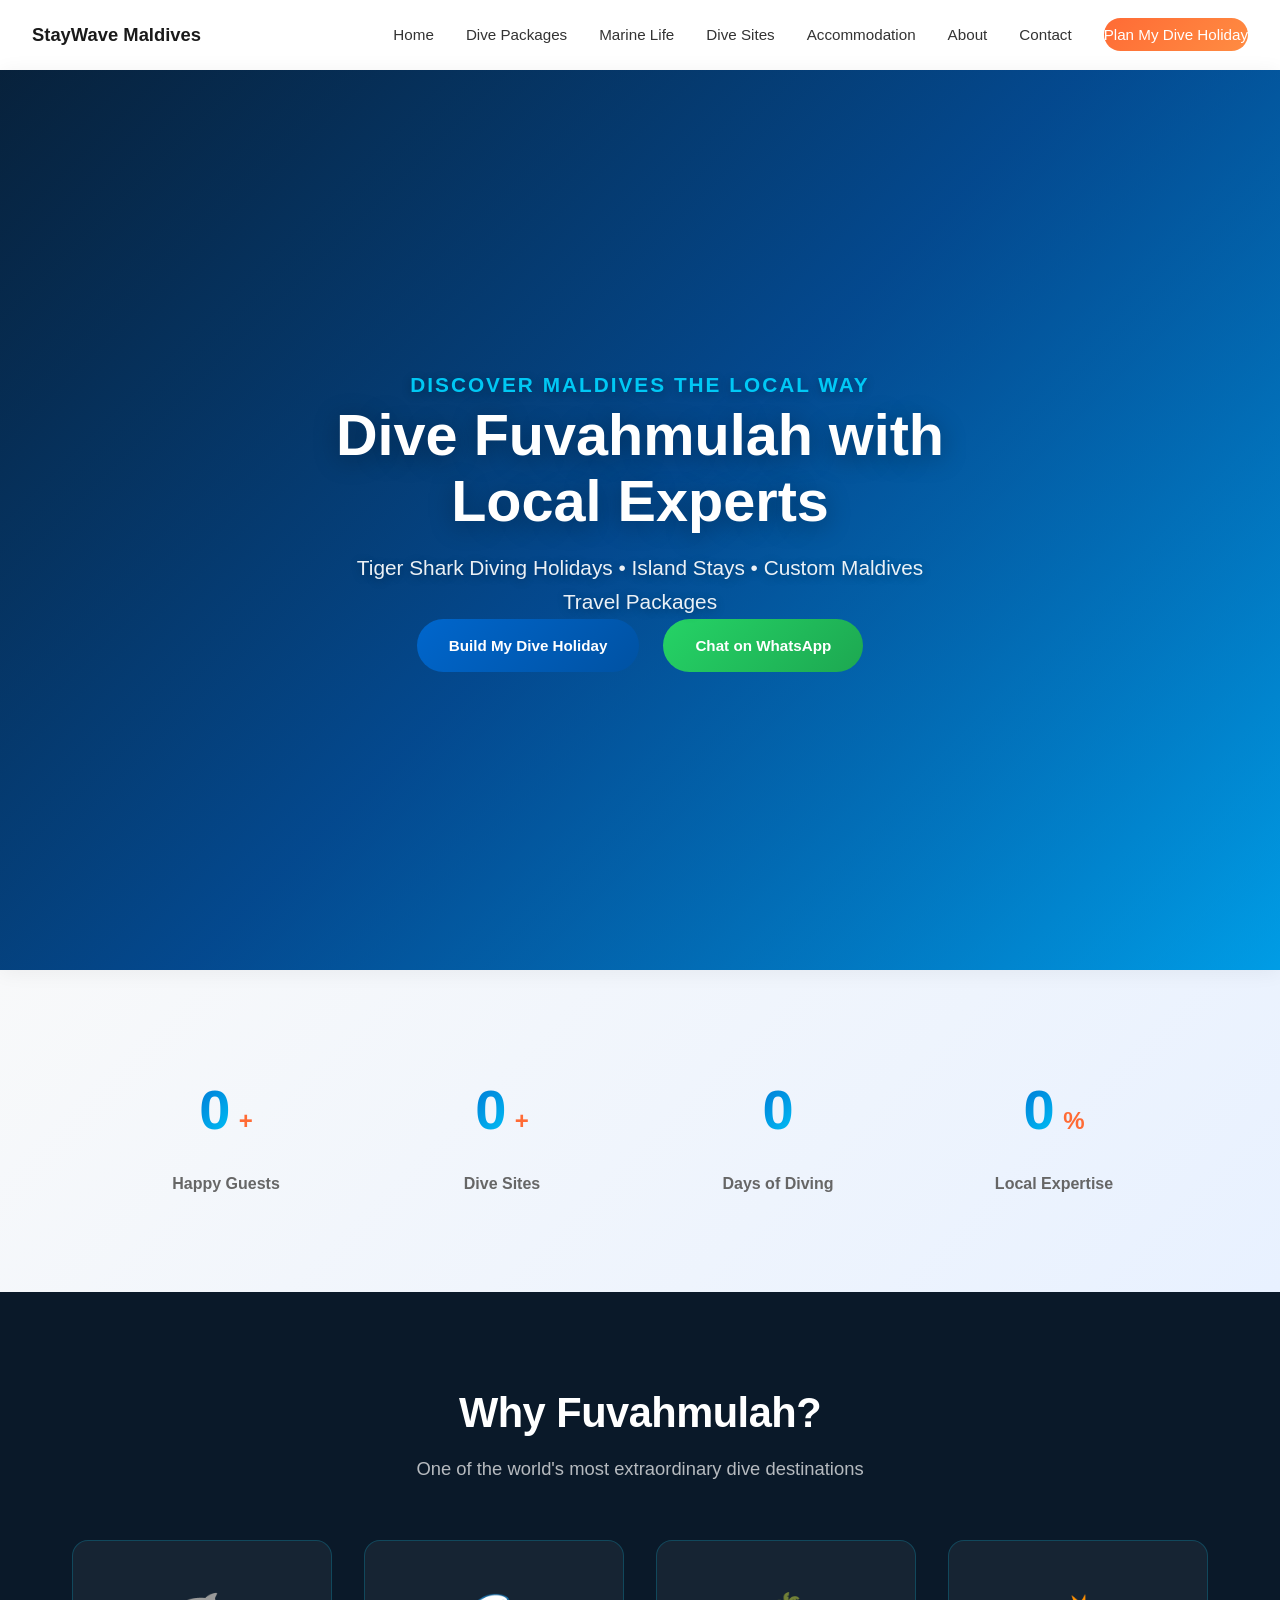
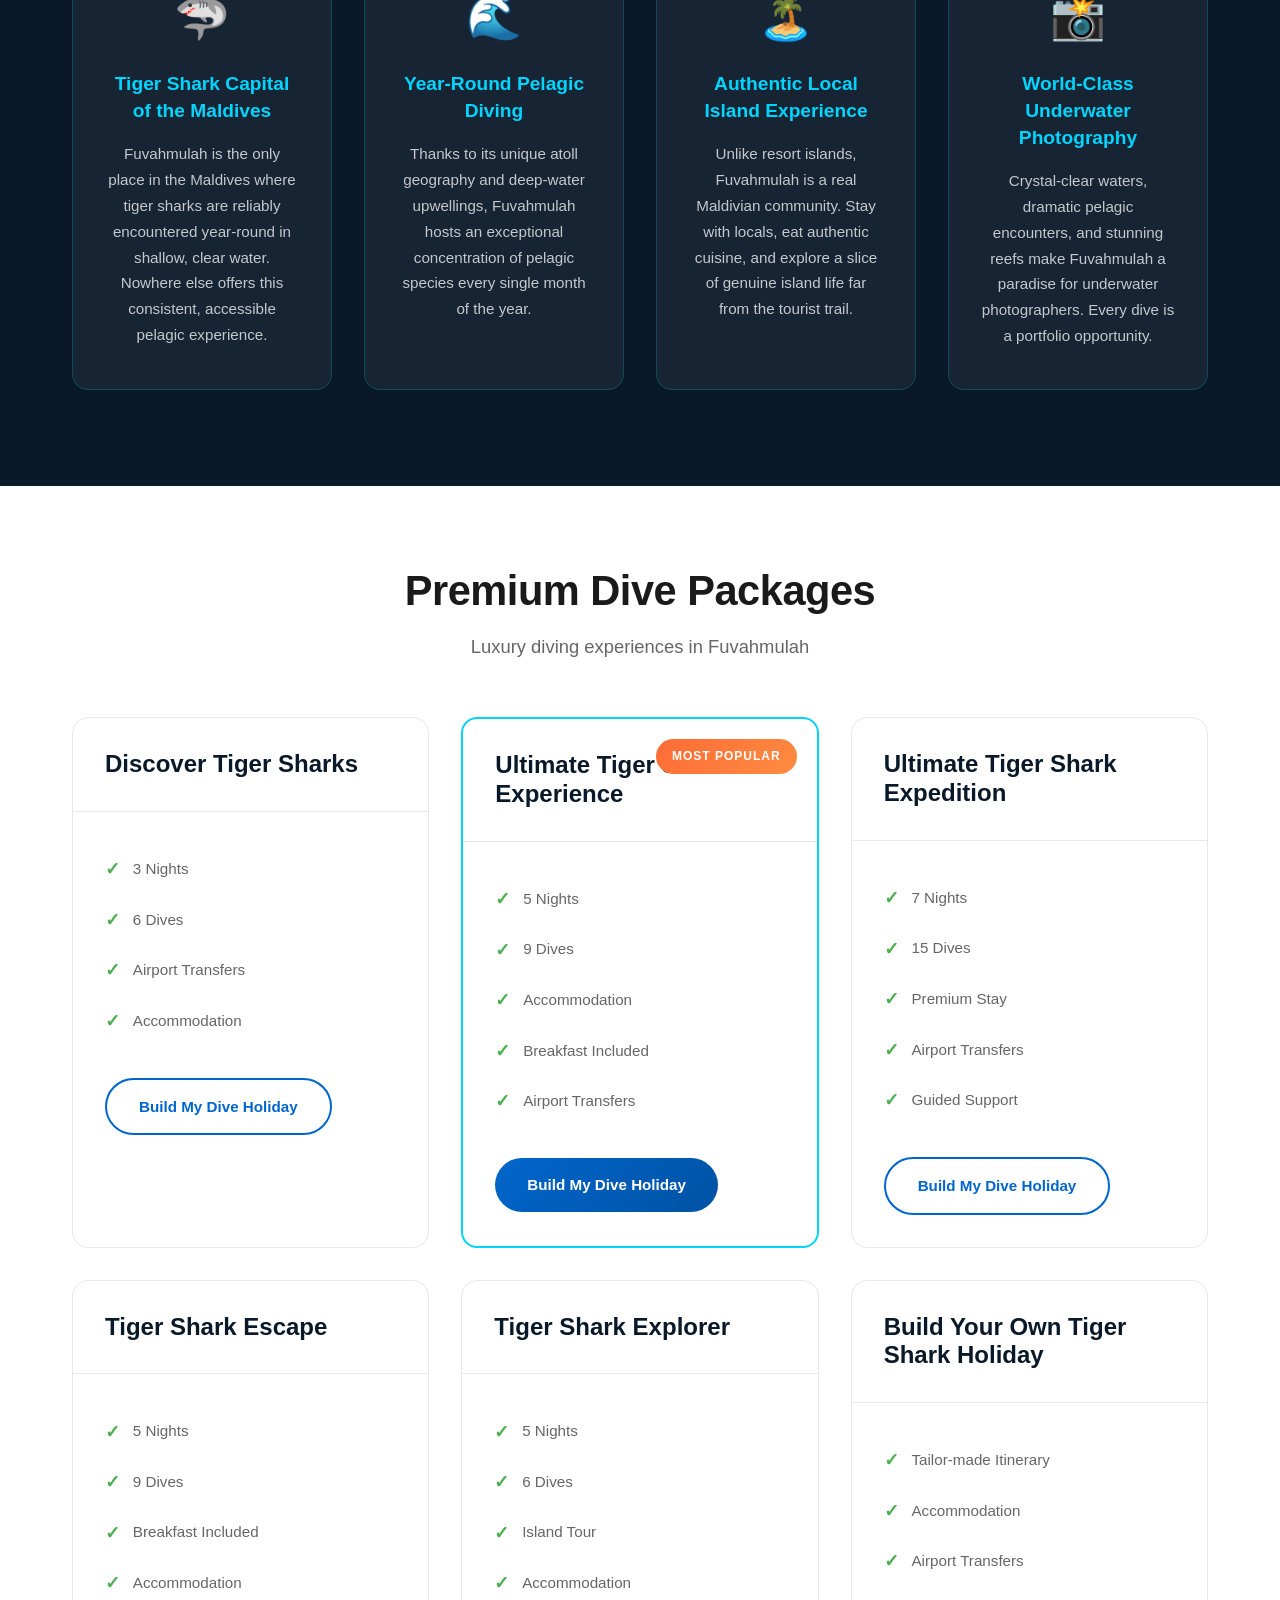
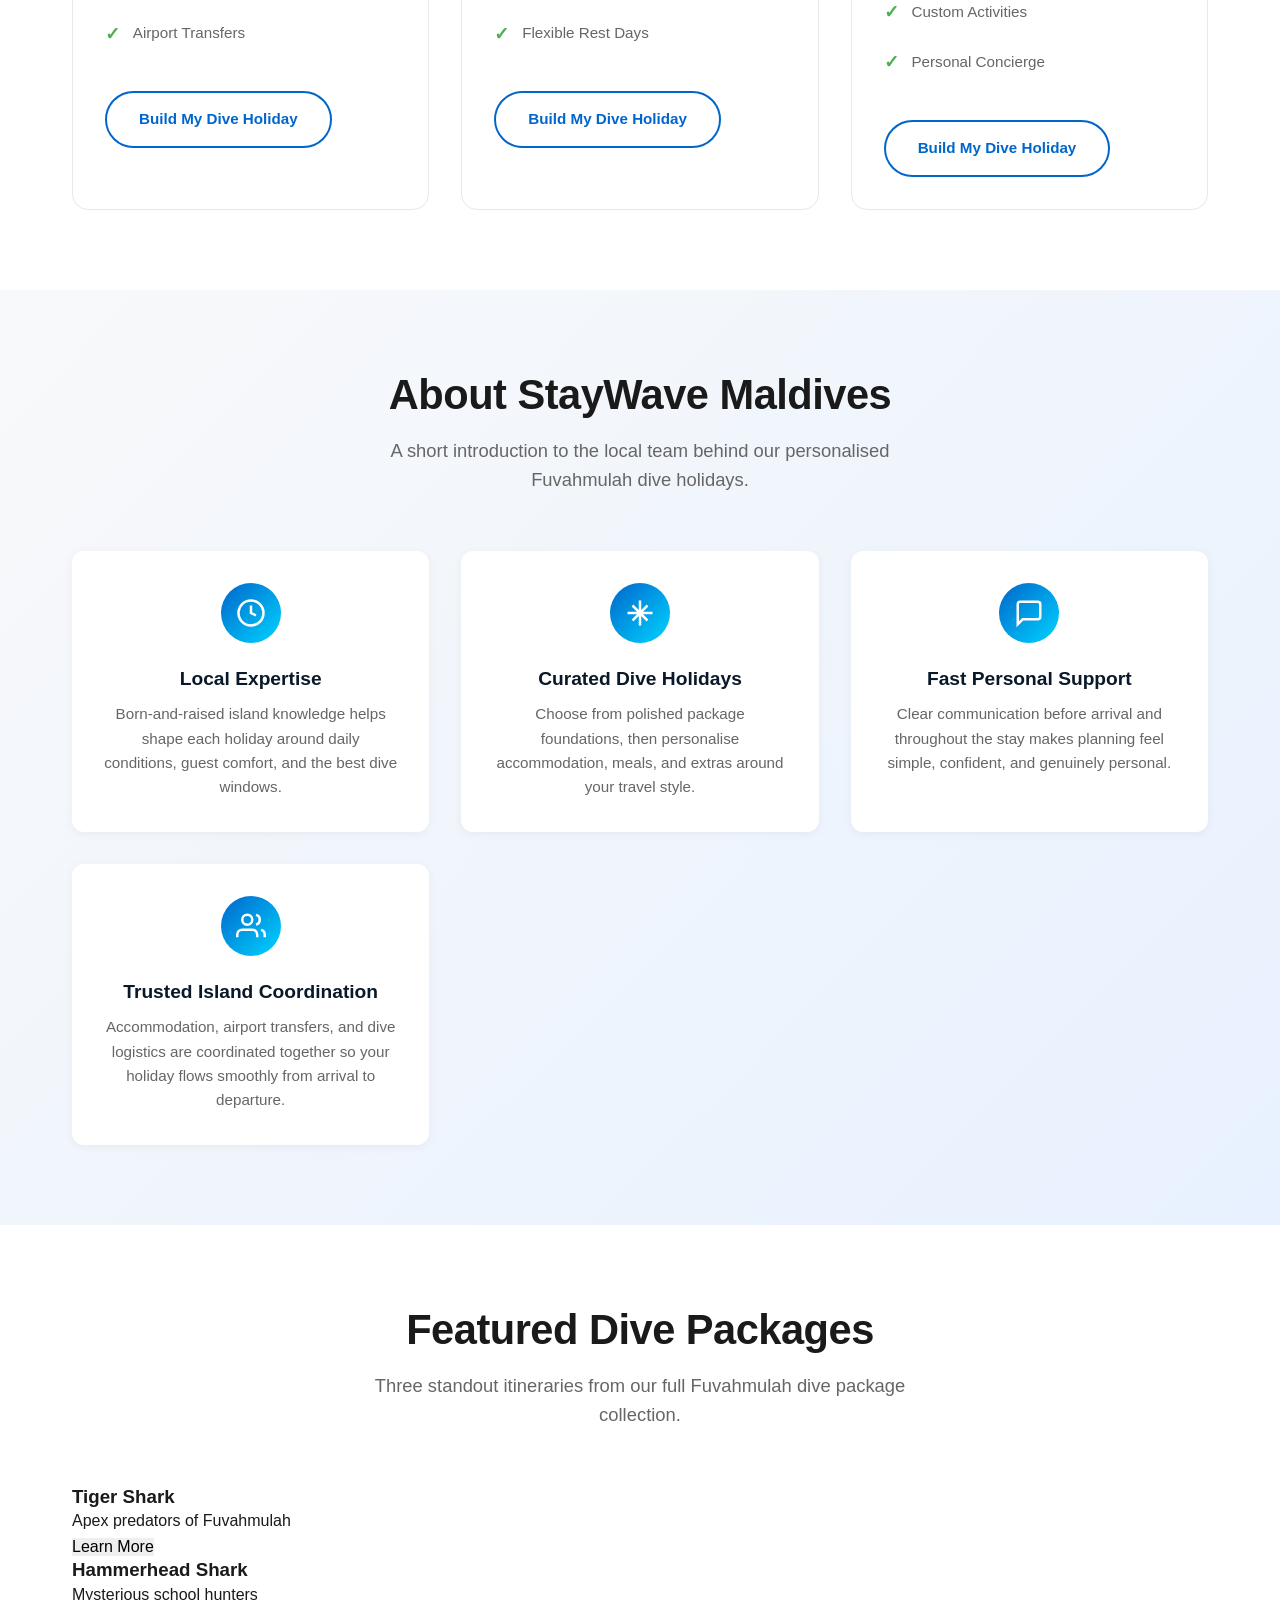
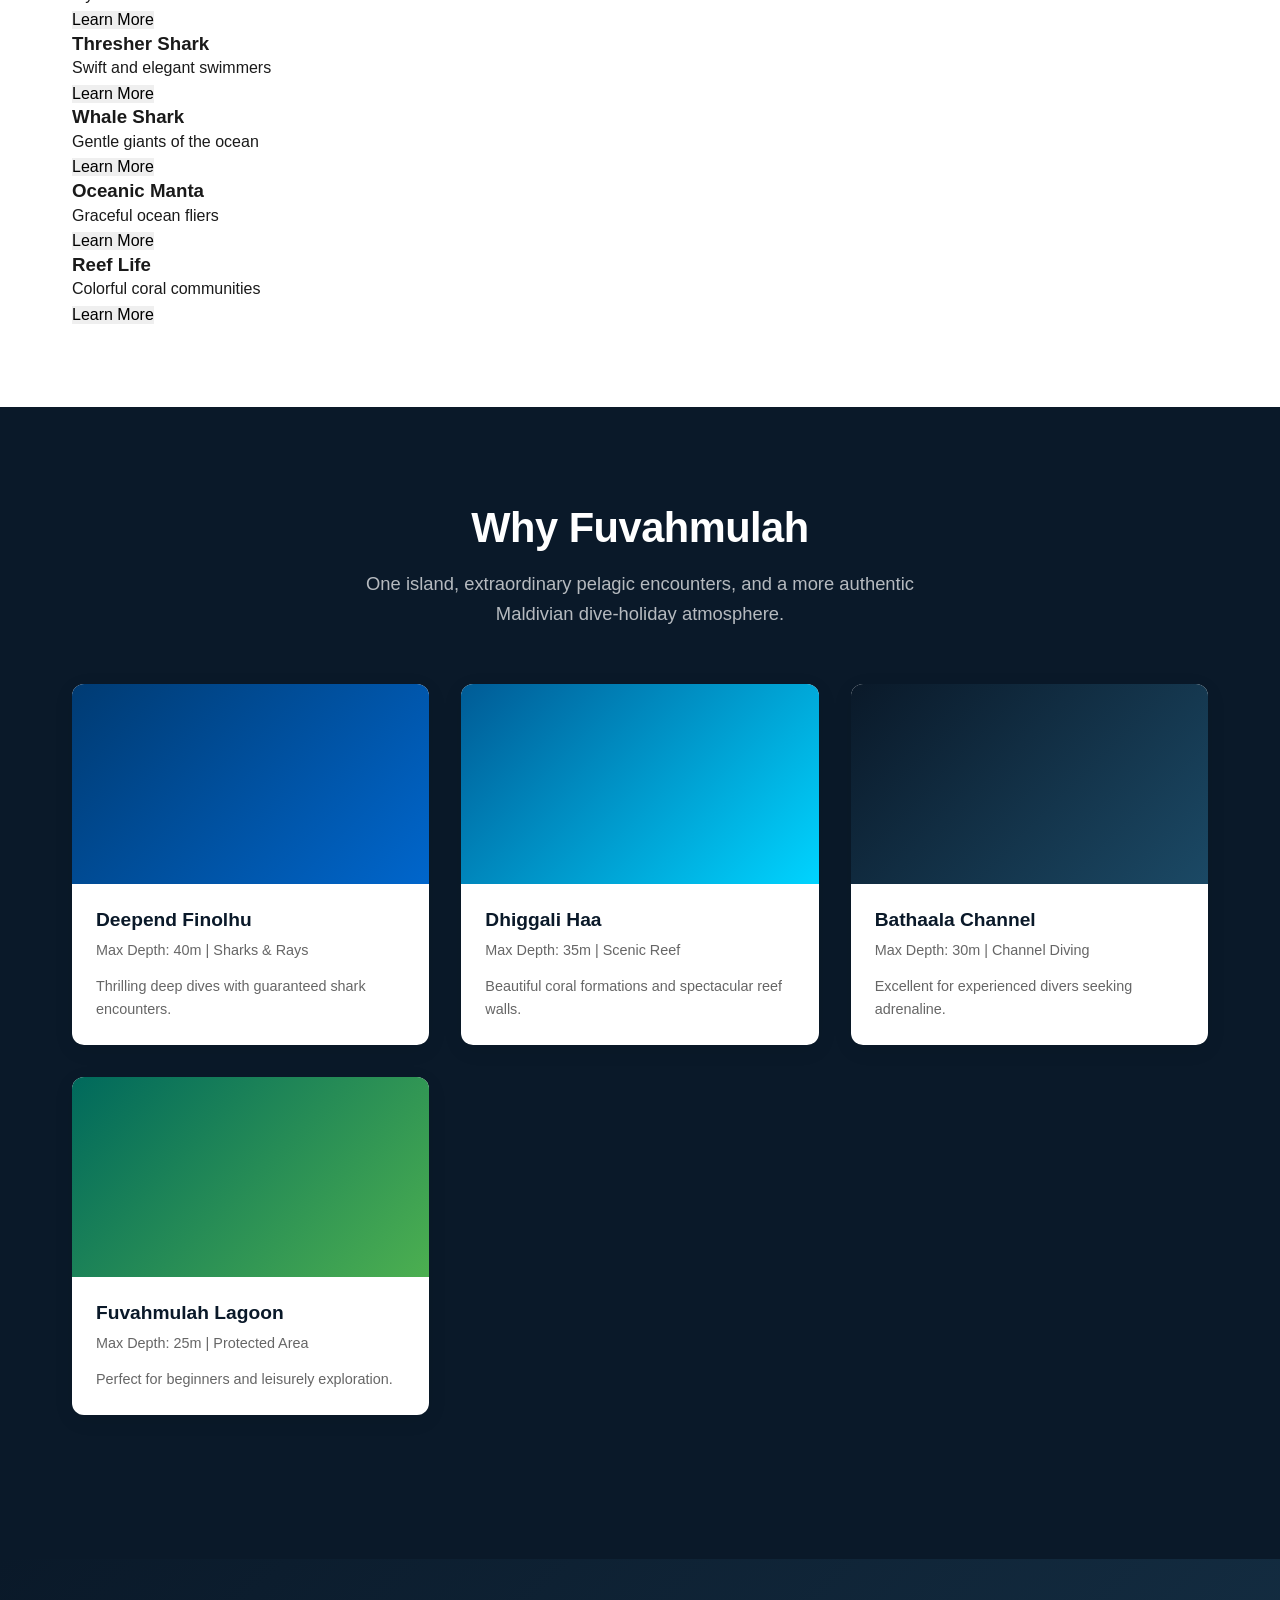
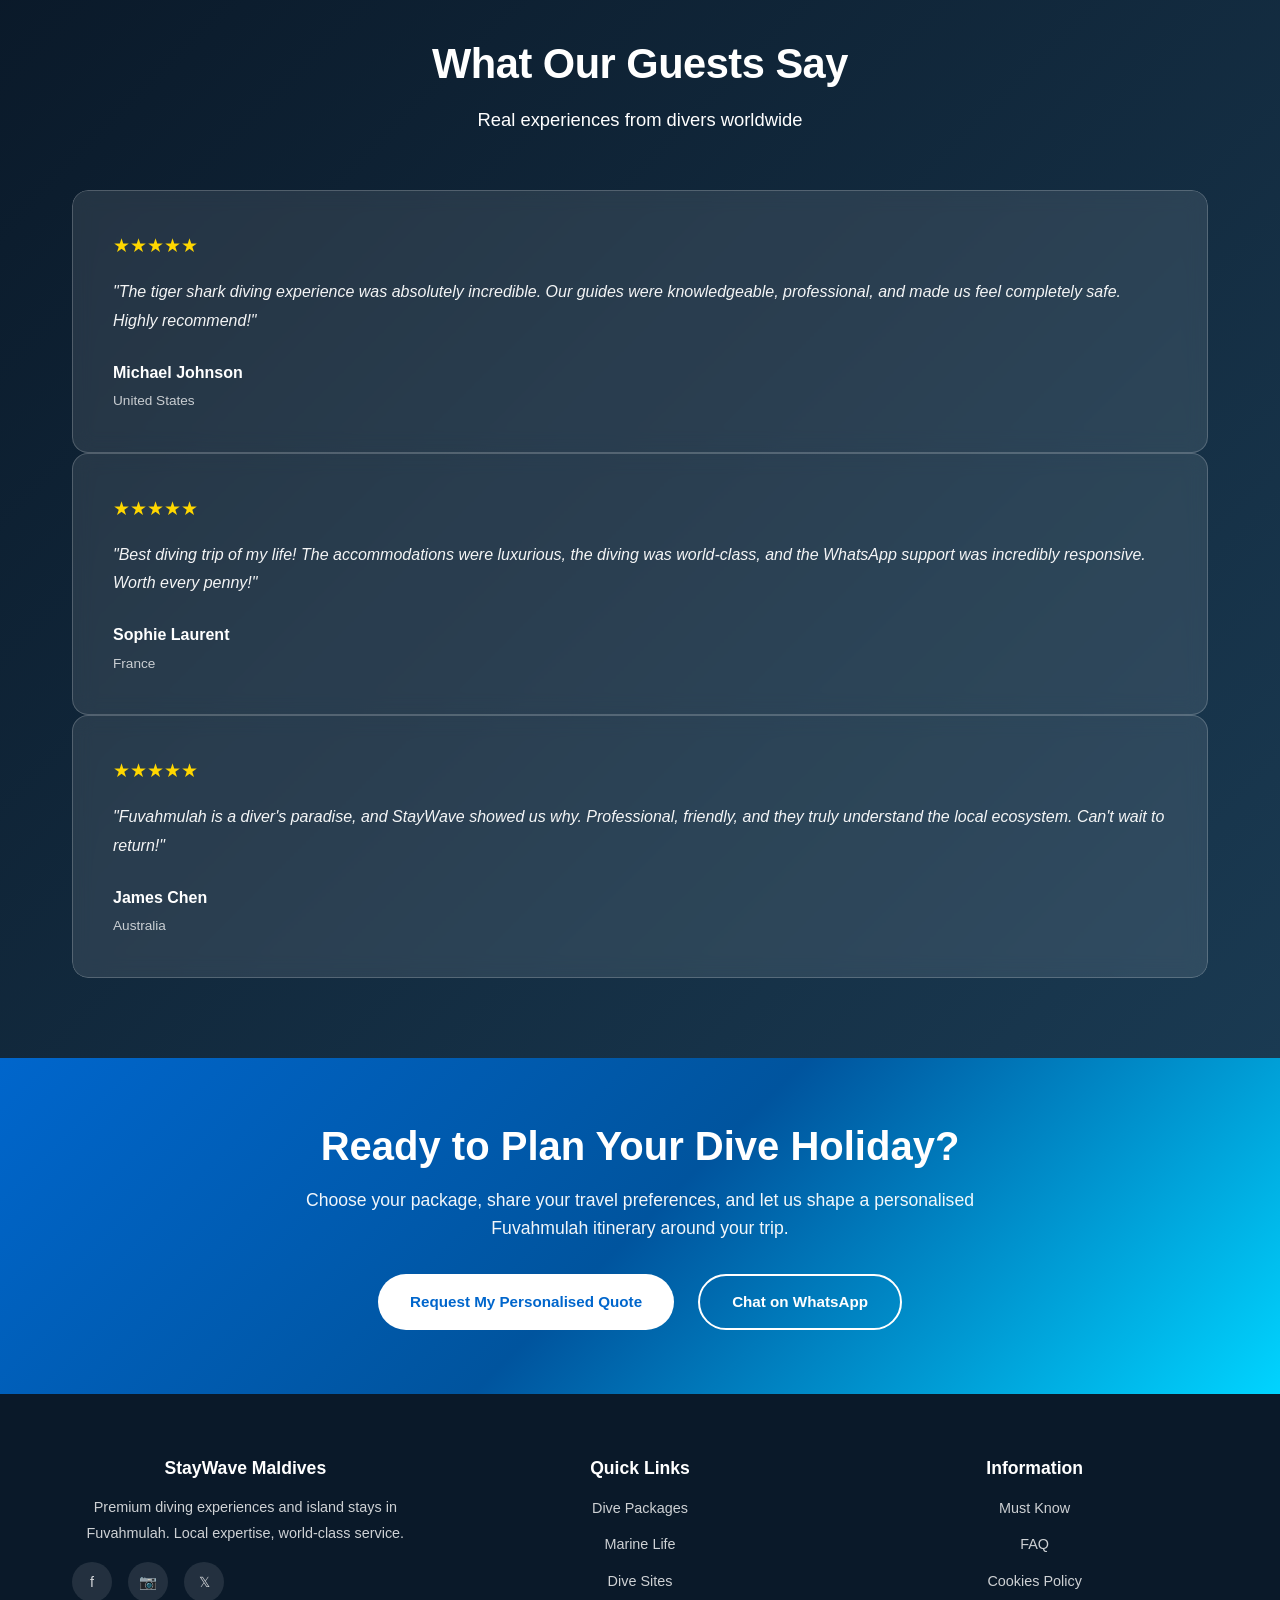
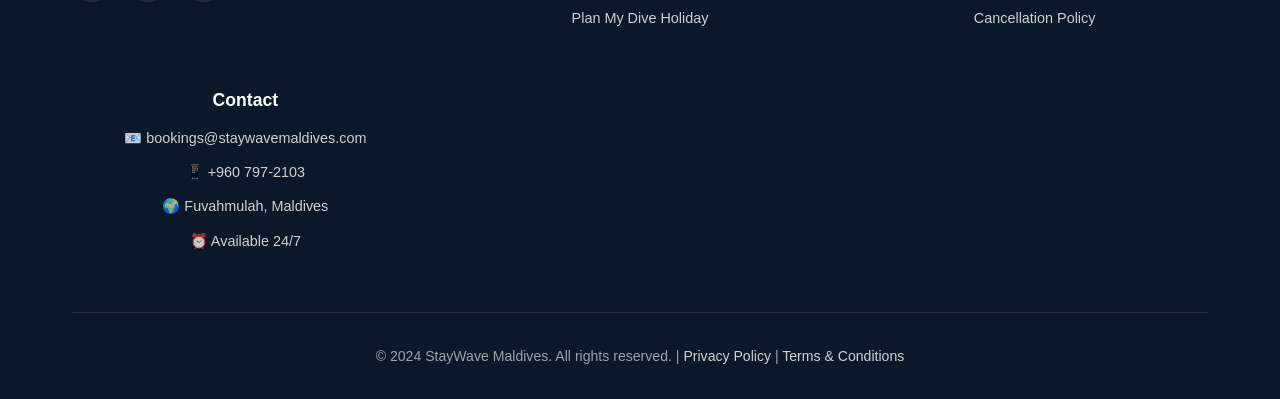
==== commit ef5c5bb8: "feat: update package names to approved Tiger Shark branding Rename all six dive packages to approved" ====
--- a/index.html
+++ b/index.html
@@ -281,10 +281,10 @@
             </div>
             
             <div class="packages-grid">
-                <!-- Package 1: Tiger Shark Escape -->
+                <!-- Package 1: Discover Tiger Sharks -->
                 <div class="package-card">
                     <div class="package-header">
-                        <h3>Short Escape</h3>
+                        <h3>Discover Tiger Sharks</h3>
                     </div>
                     <div class="package-details">
                         <ul class="package-list">
@@ -295,15 +295,15 @@
                         </ul>
                     </div>
                     <div class="package-footer">
-                        <a href="build-my-dive-holiday.html" class="btn btn-outline" aria-label="Build my dive holiday for Short Escape">Build My Dive Holiday</a>
-                    </div>
-                </div>
-
-                <!-- Package 2: Ultimate Fuvahmulah Experience -->
+                        <a href="build-my-dive-holiday.html" class="btn btn-outline" aria-label="Build my dive holiday for Discover Tiger Sharks">Build My Dive Holiday</a>
+                    </div>
+                </div>
+
+                <!-- Package 2: Ultimate Tiger Shark Experience -->
                 <div class="package-card featured">
                     <div class="package-badge">Most Popular</div>
                     <div class="package-header">
-                        <h3>Signature Week</h3>
+                        <h3>Ultimate Tiger Shark Experience</h3>
                     </div>
                     <div class="package-details">
                         <ul class="package-list">
@@ -315,14 +315,14 @@
                         </ul>
                     </div>
                     <div class="package-footer">
-                        <a href="build-my-dive-holiday.html" class="btn btn-primary" aria-label="Build my dive holiday for Signature Week">Build My Dive Holiday</a>
-                    </div>
-                </div>
-
-                <!-- Package 3: Pelagic Journey -->
+                        <a href="build-my-dive-holiday.html" class="btn btn-primary" aria-label="Build my dive holiday for Ultimate Tiger Shark Experience">Build My Dive Holiday</a>
+                    </div>
+                </div>
+
+                <!-- Package 3: Ultimate Tiger Shark Expedition -->
                 <div class="package-card">
                     <div class="package-header">
-                        <h3>Pelagic Journey</h3>
+                        <h3>Ultimate Tiger Shark Expedition</h3>
                     </div>
                     <div class="package-details">
                         <ul class="package-list">
@@ -334,14 +334,14 @@
                         </ul>
                     </div>
                     <div class="package-footer">
-                        <a href="build-my-dive-holiday.html" class="btn btn-outline" aria-label="Build my dive holiday for Pelagic Journey">Build My Dive Holiday</a>
-                    </div>
-                </div>
-
-                <!-- Package 4: Breakfast Week -->
+                        <a href="build-my-dive-holiday.html" class="btn btn-outline" aria-label="Build my dive holiday for Ultimate Tiger Shark Expedition">Build My Dive Holiday</a>
+                    </div>
+                </div>
+
+                <!-- Package 4: Tiger Shark Escape -->
                 <div class="package-card">
                     <div class="package-header">
-                        <h3>Breakfast Week</h3>
+                        <h3>Tiger Shark Escape</h3>
                     </div>
                     <div class="package-details">
                         <ul class="package-list">
@@ -353,14 +353,14 @@
                         </ul>
                     </div>
                     <div class="package-footer">
-                        <a href="build-my-dive-holiday.html" class="btn btn-outline" aria-label="Build my dive holiday for Breakfast Week">Build My Dive Holiday</a>
-                    </div>
-                </div>
-
-                <!-- Package 5: Island Explorer -->
+                        <a href="build-my-dive-holiday.html" class="btn btn-outline" aria-label="Build my dive holiday for Tiger Shark Escape">Build My Dive Holiday</a>
+                    </div>
+                </div>
+
+                <!-- Package 5: Tiger Shark Explorer -->
                 <div class="package-card">
                     <div class="package-header">
-                        <h3>Island Explorer</h3>
+                        <h3>Tiger Shark Explorer</h3>
                     </div>
                     <div class="package-details">
                         <ul class="package-list">
@@ -372,14 +372,14 @@
                         </ul>
                     </div>
                     <div class="package-footer">
-                        <a href="build-my-dive-holiday.html" class="btn btn-outline" aria-label="Build my dive holiday for Island Explorer">Build My Dive Holiday</a>
-                    </div>
-                </div>
-
-                <!-- Package 6: Custom Package -->
+                        <a href="build-my-dive-holiday.html" class="btn btn-outline" aria-label="Build my dive holiday for Tiger Shark Explorer">Build My Dive Holiday</a>
+                    </div>
+                </div>
+
+                <!-- Package 6: Build Your Own Tiger Shark Holiday -->
                 <div class="package-card">
                     <div class="package-header">
-                        <h3>Custom Maldives Package</h3>
+                        <h3>Build Your Own Tiger Shark Holiday</h3>
                     </div>
                     <div class="package-details">
                         <ul class="package-list">
@@ -391,7 +391,7 @@
                         </ul>
                     </div>
                     <div class="package-footer">
-                        <a href="build-my-dive-holiday.html" class="btn btn-outline" aria-label="Build my dive holiday for Custom Maldives Package">Build My Dive Holiday</a>
+                        <a href="build-my-dive-holiday.html" class="btn btn-outline" aria-label="Build my dive holiday for Build Your Own Tiger Shark Holiday">Build My Dive Holiday</a>
                     </div>
                 </div>
             </div>
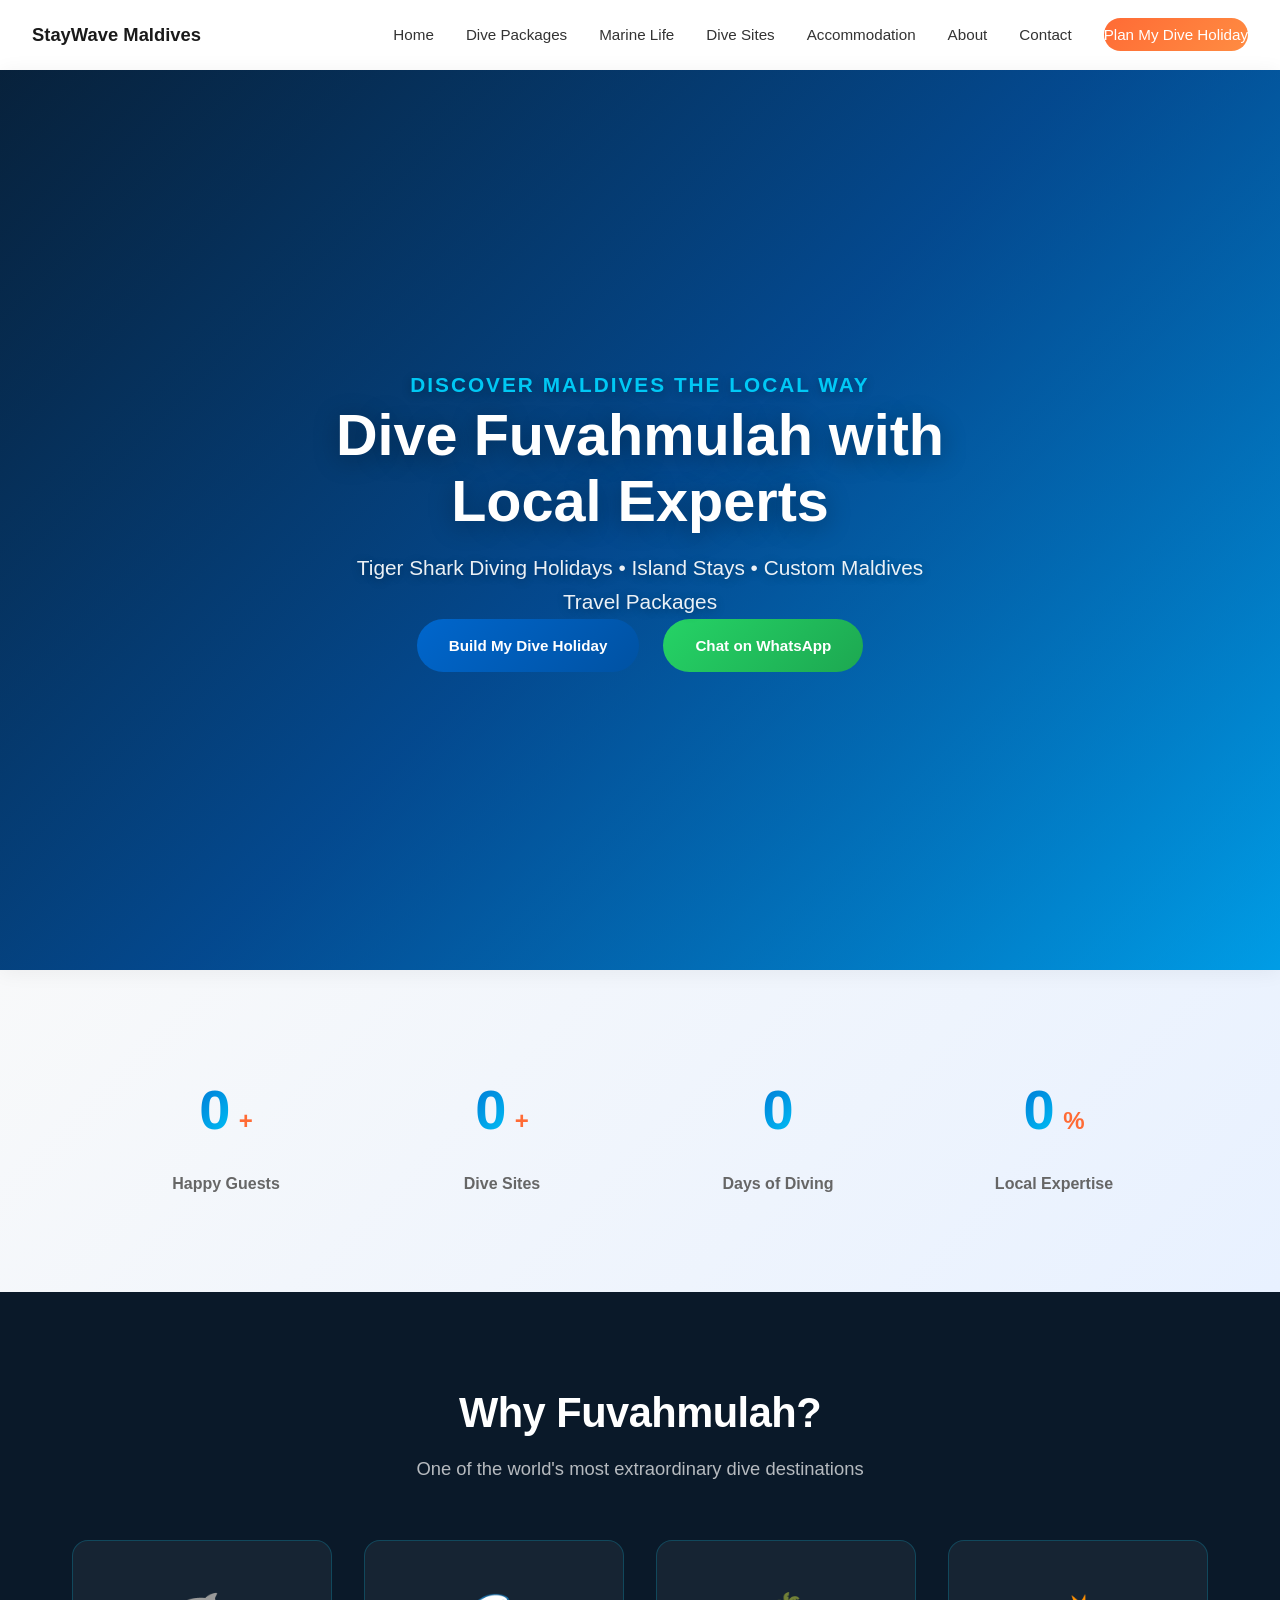
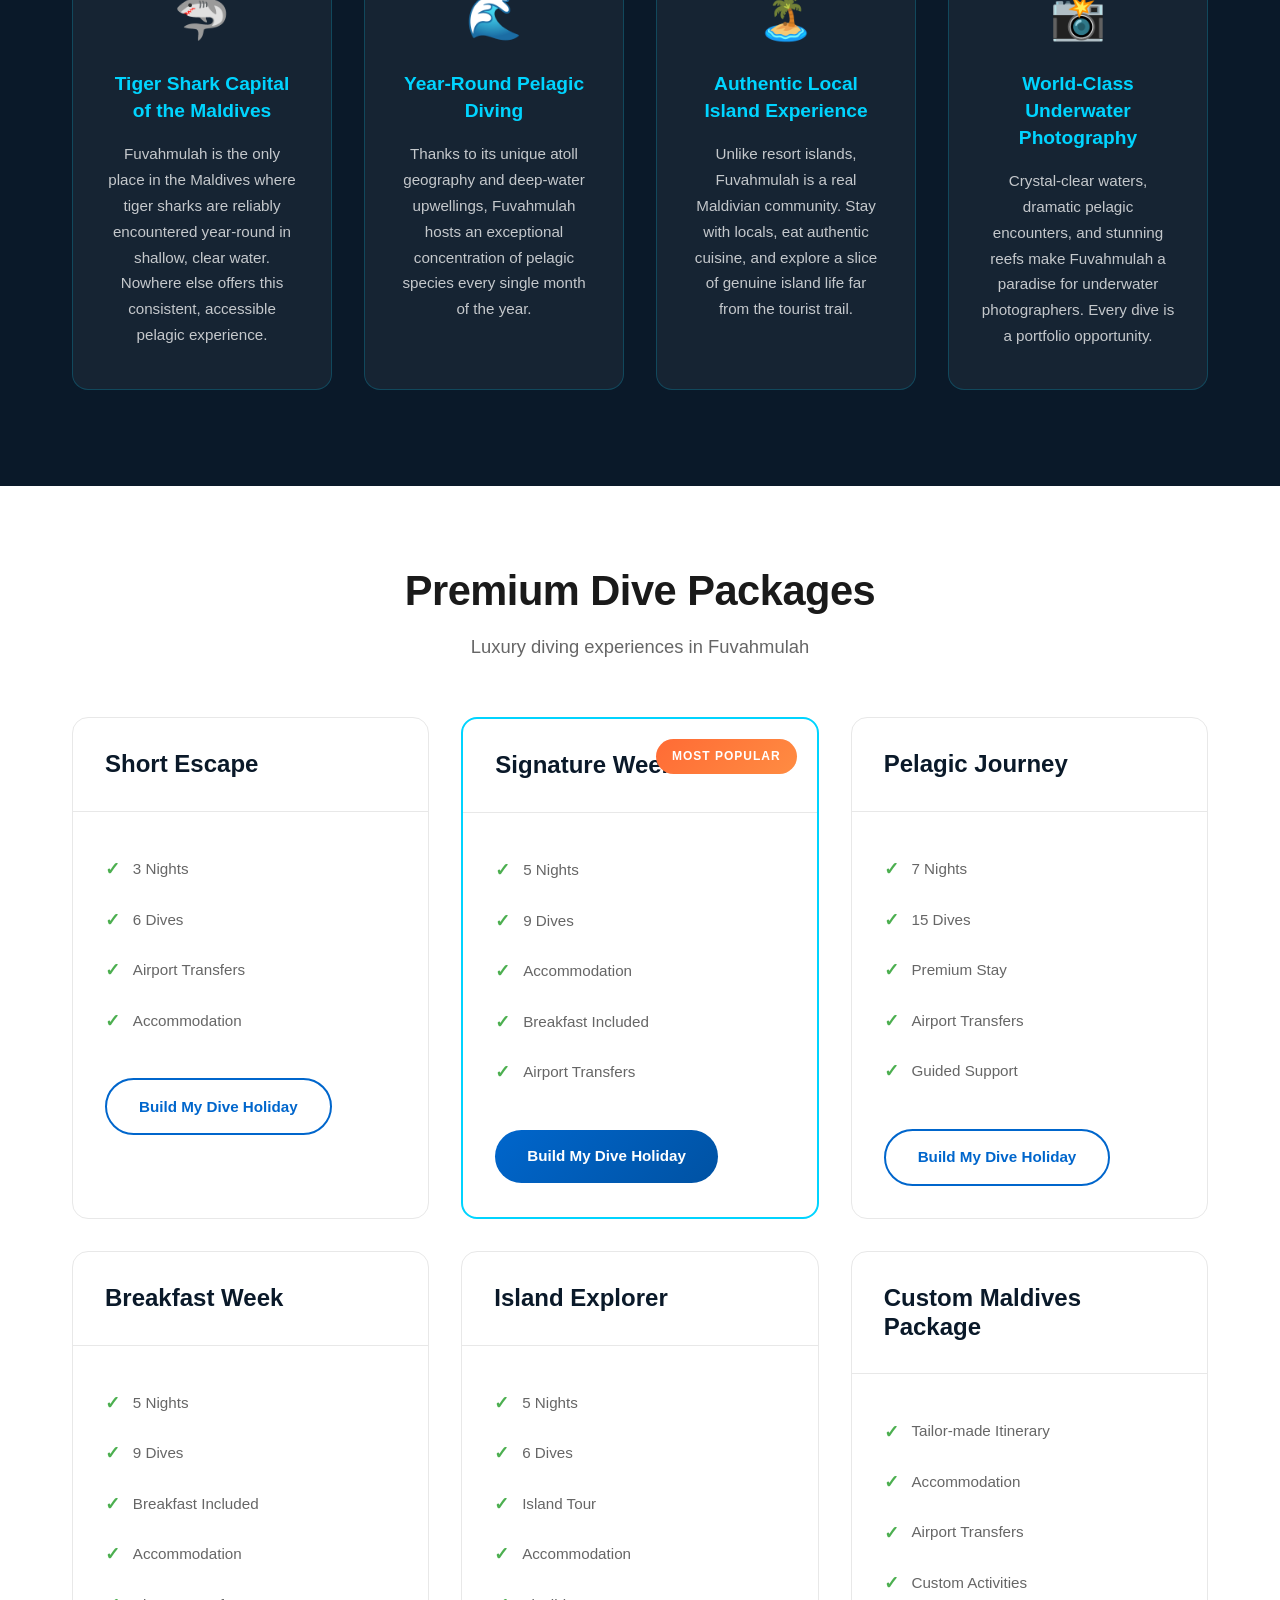
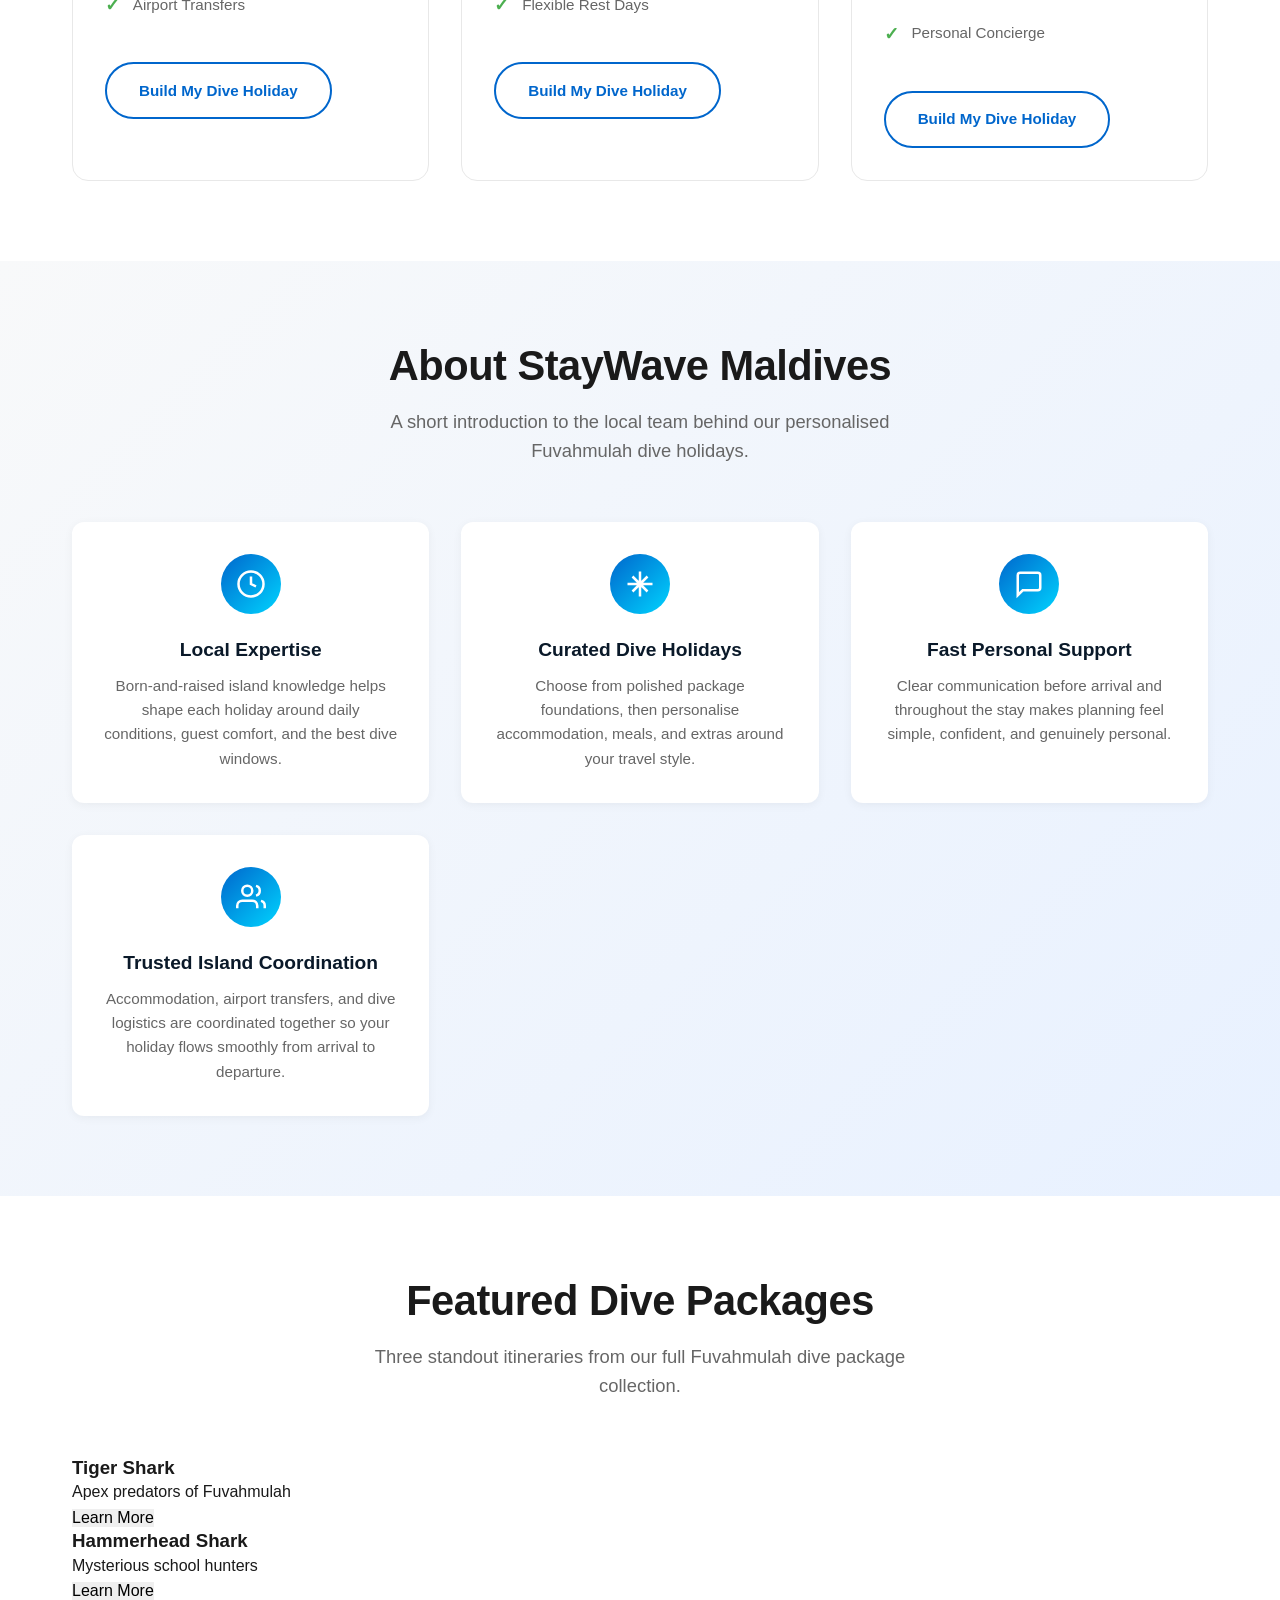
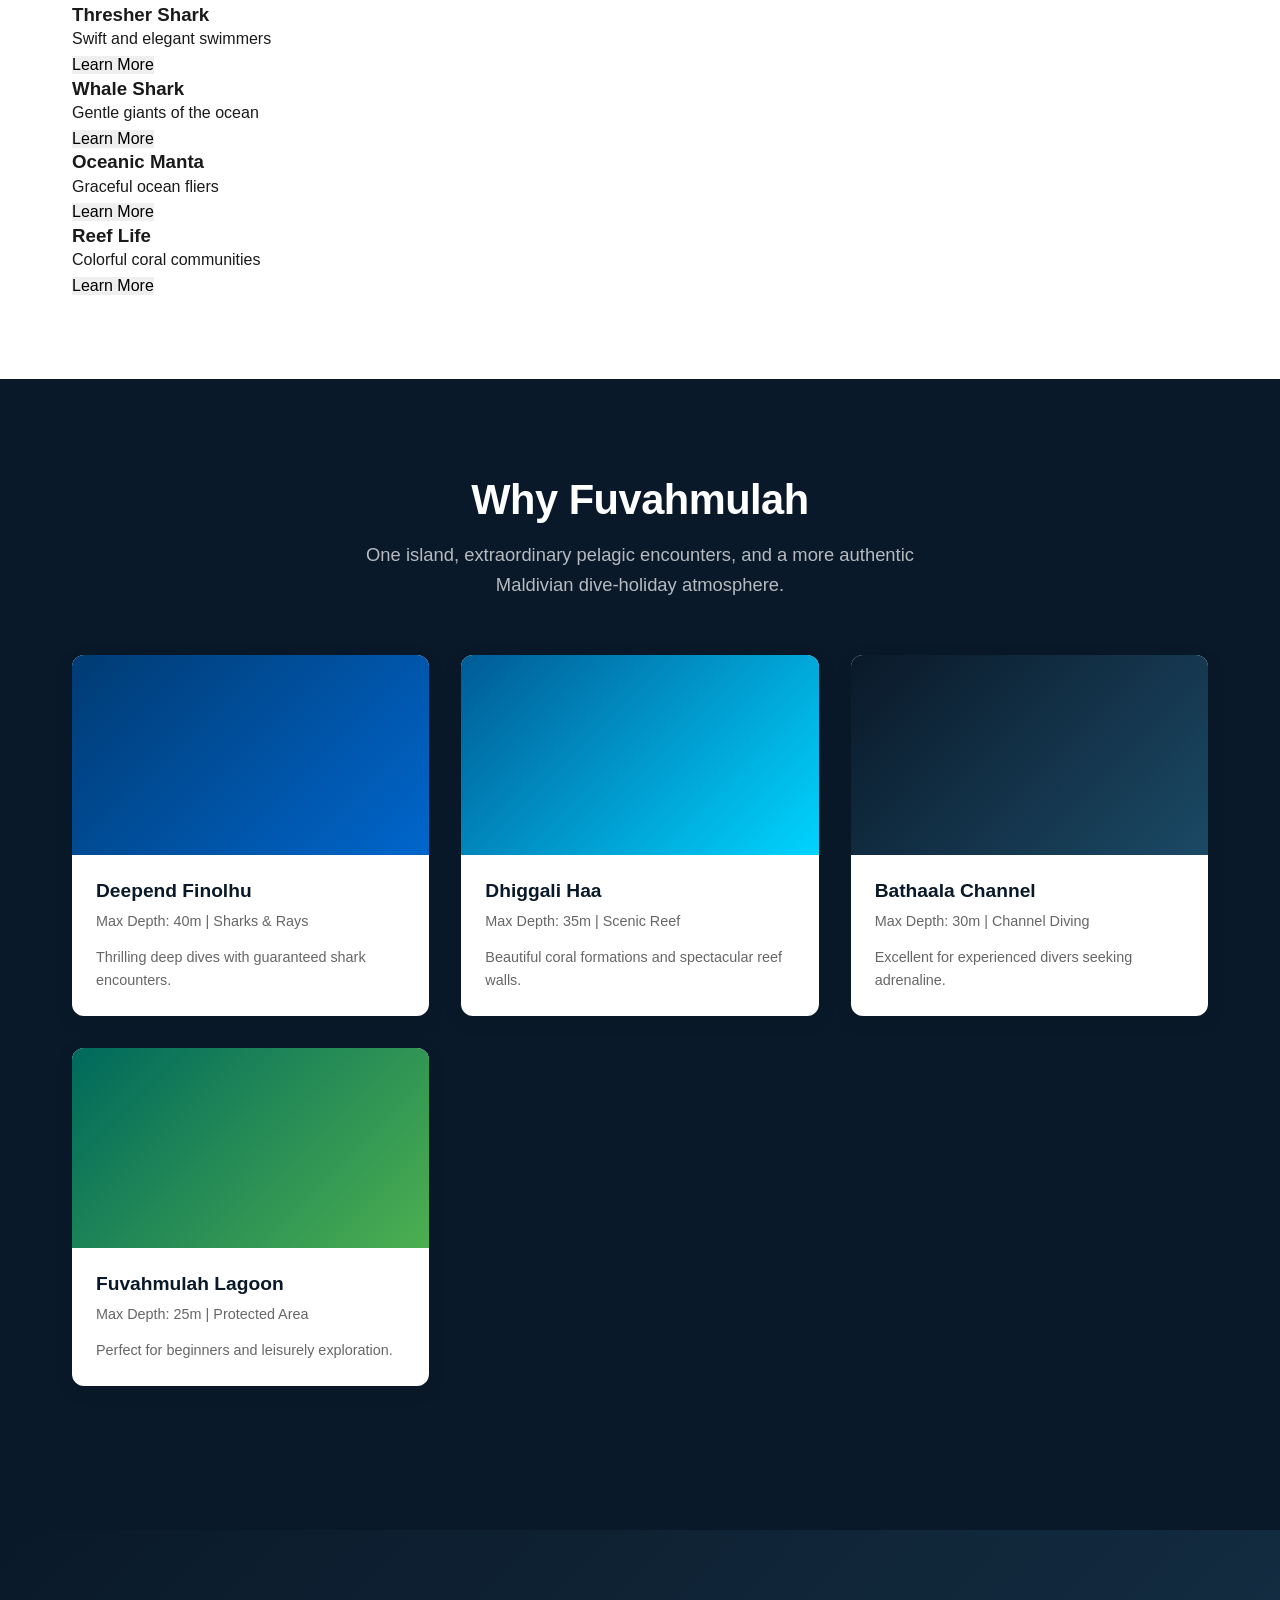
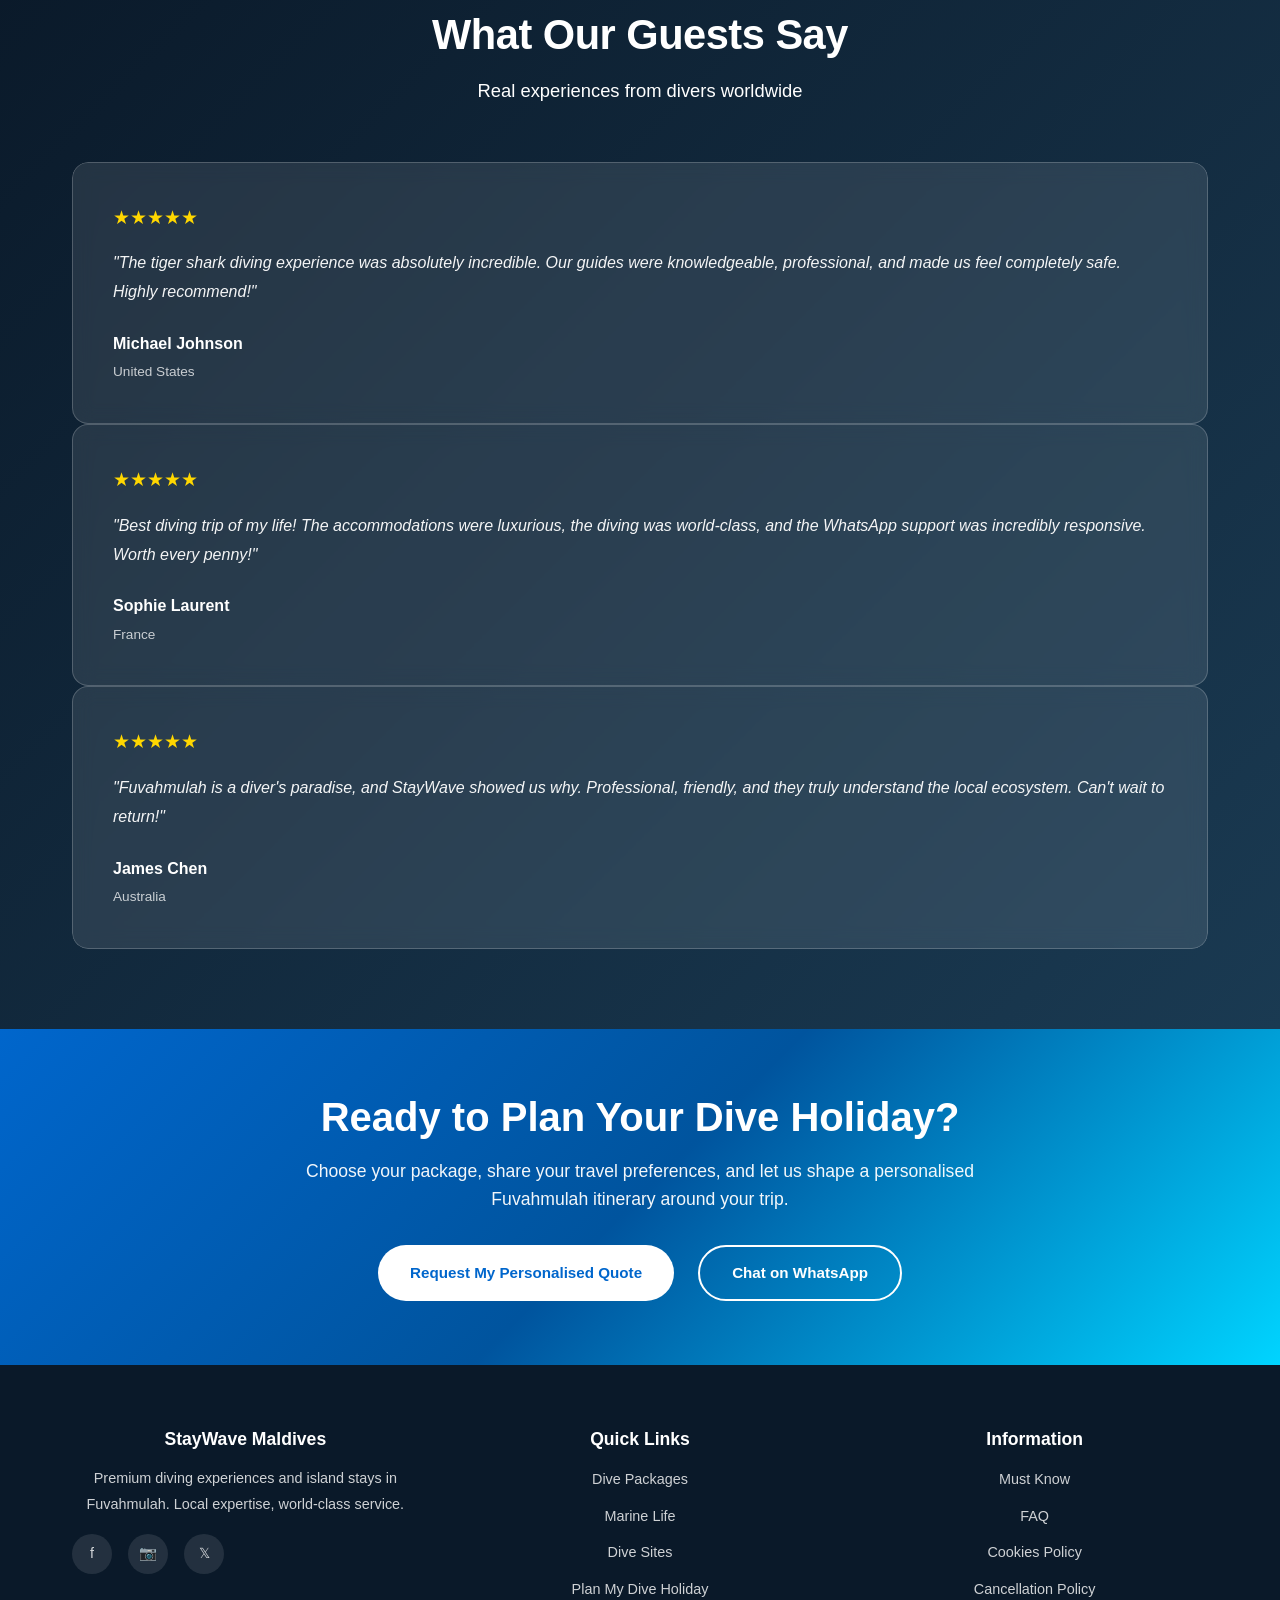
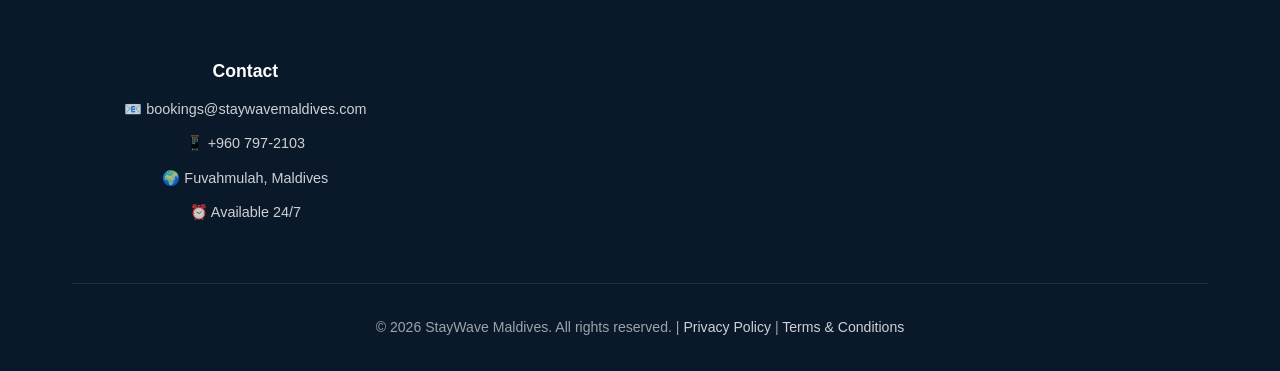
==== commit cee32561: "fix: v1 stabilization sprint — fix 6 bugs, copyright 2026, SEO title, stabilization report" ====
--- a/index.html
+++ b/index.html
@@ -281,10 +281,10 @@
             </div>
             
             <div class="packages-grid">
-                <!-- Package 1: Discover Tiger Sharks -->
+                <!-- Package 1: Tiger Shark Escape -->
                 <div class="package-card">
                     <div class="package-header">
-                        <h3>Discover Tiger Sharks</h3>
+                        <h3>Short Escape</h3>
                     </div>
                     <div class="package-details">
                         <ul class="package-list">
@@ -295,15 +295,15 @@
                         </ul>
                     </div>
                     <div class="package-footer">
-                        <a href="build-my-dive-holiday.html" class="btn btn-outline" aria-label="Build my dive holiday for Discover Tiger Sharks">Build My Dive Holiday</a>
-                    </div>
-                </div>
-
-                <!-- Package 2: Ultimate Tiger Shark Experience -->
+                        <a href="build-my-dive-holiday.html" class="btn btn-outline" aria-label="Build my dive holiday for Short Escape">Build My Dive Holiday</a>
+                    </div>
+                </div>
+
+                <!-- Package 2: Ultimate Fuvahmulah Experience -->
                 <div class="package-card featured">
                     <div class="package-badge">Most Popular</div>
                     <div class="package-header">
-                        <h3>Ultimate Tiger Shark Experience</h3>
+                        <h3>Signature Week</h3>
                     </div>
                     <div class="package-details">
                         <ul class="package-list">
@@ -315,14 +315,14 @@
                         </ul>
                     </div>
                     <div class="package-footer">
-                        <a href="build-my-dive-holiday.html" class="btn btn-primary" aria-label="Build my dive holiday for Ultimate Tiger Shark Experience">Build My Dive Holiday</a>
-                    </div>
-                </div>
-
-                <!-- Package 3: Ultimate Tiger Shark Expedition -->
+                        <a href="build-my-dive-holiday.html" class="btn btn-primary" aria-label="Build my dive holiday for Signature Week">Build My Dive Holiday</a>
+                    </div>
+                </div>
+
+                <!-- Package 3: Pelagic Journey -->
                 <div class="package-card">
                     <div class="package-header">
-                        <h3>Ultimate Tiger Shark Expedition</h3>
+                        <h3>Pelagic Journey</h3>
                     </div>
                     <div class="package-details">
                         <ul class="package-list">
@@ -334,14 +334,14 @@
                         </ul>
                     </div>
                     <div class="package-footer">
-                        <a href="build-my-dive-holiday.html" class="btn btn-outline" aria-label="Build my dive holiday for Ultimate Tiger Shark Expedition">Build My Dive Holiday</a>
-                    </div>
-                </div>
-
-                <!-- Package 4: Tiger Shark Escape -->
+                        <a href="build-my-dive-holiday.html" class="btn btn-outline" aria-label="Build my dive holiday for Pelagic Journey">Build My Dive Holiday</a>
+                    </div>
+                </div>
+
+                <!-- Package 4: Breakfast Week -->
                 <div class="package-card">
                     <div class="package-header">
-                        <h3>Tiger Shark Escape</h3>
+                        <h3>Breakfast Week</h3>
                     </div>
                     <div class="package-details">
                         <ul class="package-list">
@@ -353,14 +353,14 @@
                         </ul>
                     </div>
                     <div class="package-footer">
-                        <a href="build-my-dive-holiday.html" class="btn btn-outline" aria-label="Build my dive holiday for Tiger Shark Escape">Build My Dive Holiday</a>
-                    </div>
-                </div>
-
-                <!-- Package 5: Tiger Shark Explorer -->
+                        <a href="build-my-dive-holiday.html" class="btn btn-outline" aria-label="Build my dive holiday for Breakfast Week">Build My Dive Holiday</a>
+                    </div>
+                </div>
+
+                <!-- Package 5: Island Explorer -->
                 <div class="package-card">
                     <div class="package-header">
-                        <h3>Tiger Shark Explorer</h3>
+                        <h3>Island Explorer</h3>
                     </div>
                     <div class="package-details">
                         <ul class="package-list">
@@ -372,14 +372,14 @@
                         </ul>
                     </div>
                     <div class="package-footer">
-                        <a href="build-my-dive-holiday.html" class="btn btn-outline" aria-label="Build my dive holiday for Tiger Shark Explorer">Build My Dive Holiday</a>
-                    </div>
-                </div>
-
-                <!-- Package 6: Build Your Own Tiger Shark Holiday -->
+                        <a href="build-my-dive-holiday.html" class="btn btn-outline" aria-label="Build my dive holiday for Island Explorer">Build My Dive Holiday</a>
+                    </div>
+                </div>
+
+                <!-- Package 6: Custom Package -->
                 <div class="package-card">
                     <div class="package-header">
-                        <h3>Build Your Own Tiger Shark Holiday</h3>
+                        <h3>Custom Maldives Package</h3>
                     </div>
                     <div class="package-details">
                         <ul class="package-list">
@@ -391,7 +391,7 @@
                         </ul>
                     </div>
                     <div class="package-footer">
-                        <a href="build-my-dive-holiday.html" class="btn btn-outline" aria-label="Build my dive holiday for Build Your Own Tiger Shark Holiday">Build My Dive Holiday</a>
+                        <a href="build-my-dive-holiday.html" class="btn btn-outline" aria-label="Build my dive holiday for Custom Maldives Package">Build My Dive Holiday</a>
                     </div>
                 </div>
             </div>
@@ -661,7 +661,7 @@
             </div>
 
             <div class="footer-bottom">
-                <p>&copy; 2024 StayWave Maldives. All rights reserved. | <a href="privacy.html">Privacy Policy</a> | <a href="terms.html">Terms &amp; Conditions</a></p>
+                <p>&copy; 2026 StayWave Maldives. All rights reserved. | <a href="privacy.html">Privacy Policy</a> | <a href="terms.html">Terms &amp; Conditions</a></p>
             </div>
         </div>
     </footer>
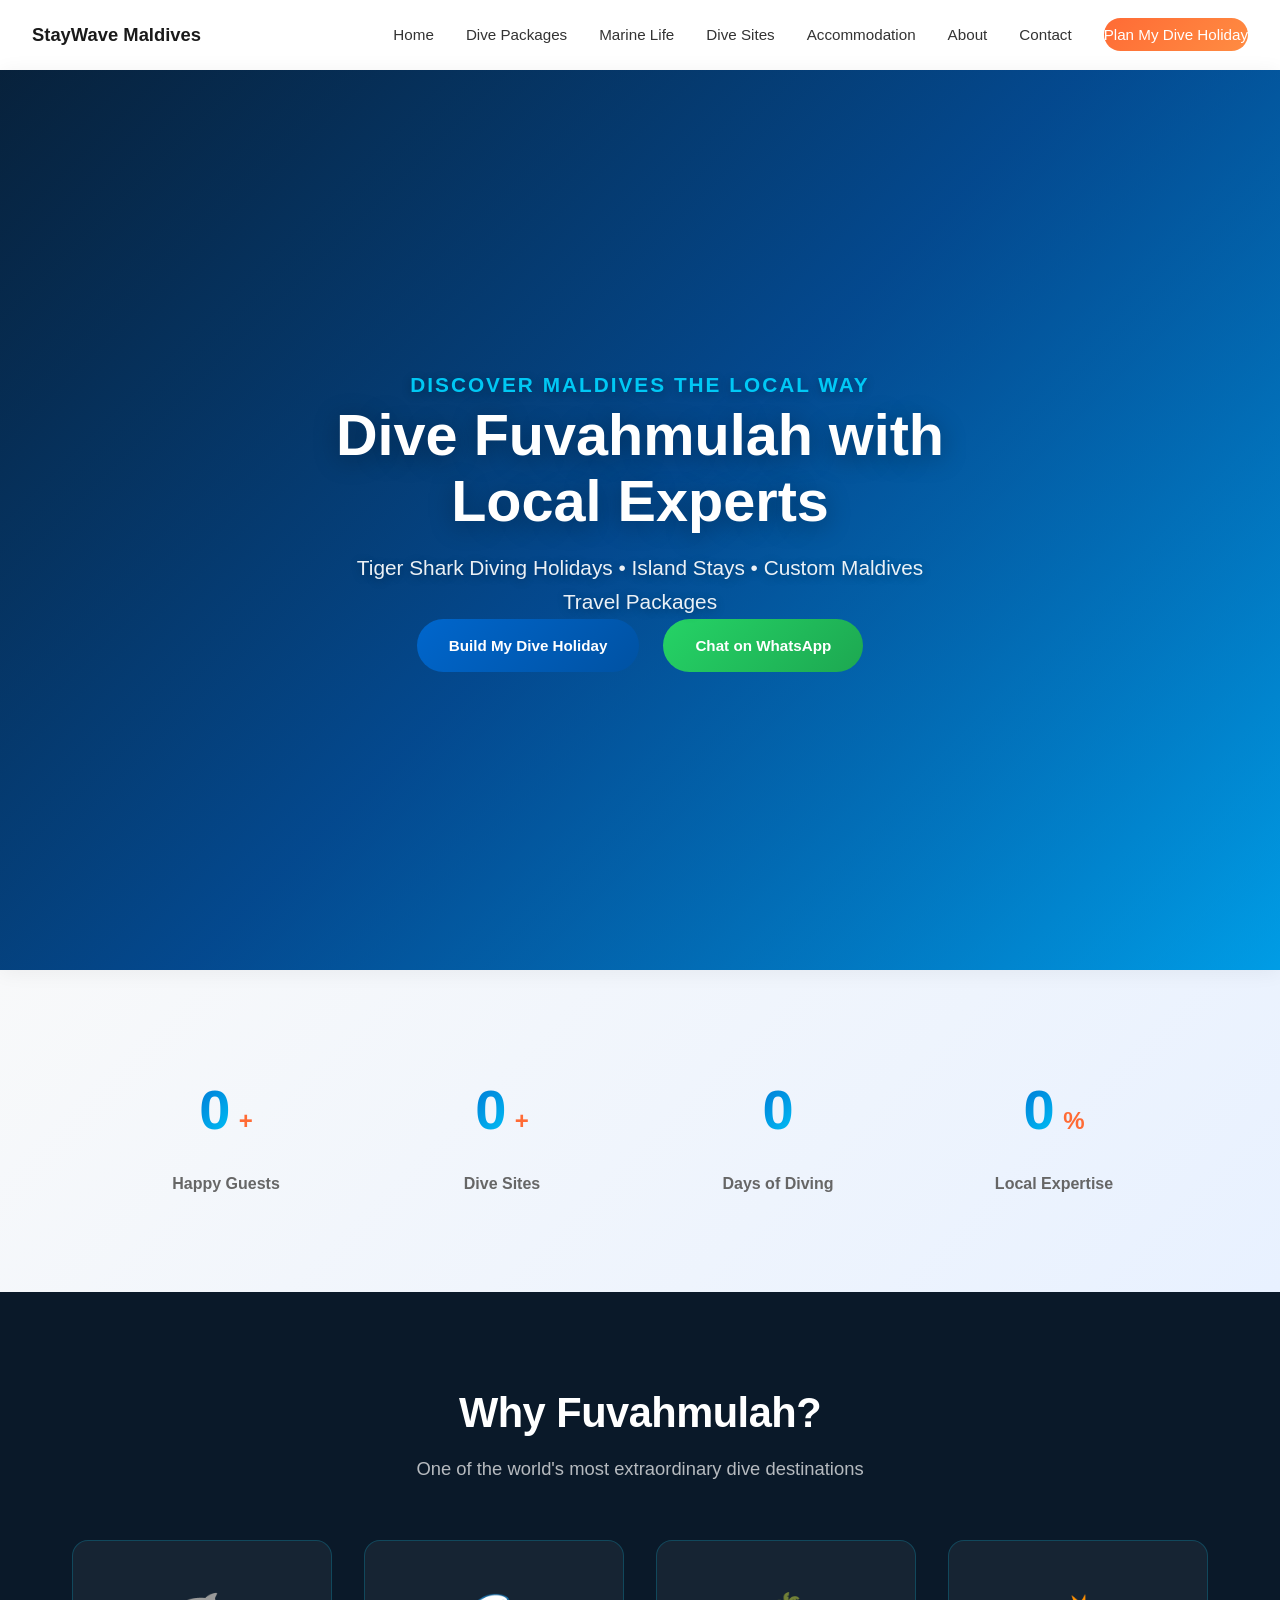
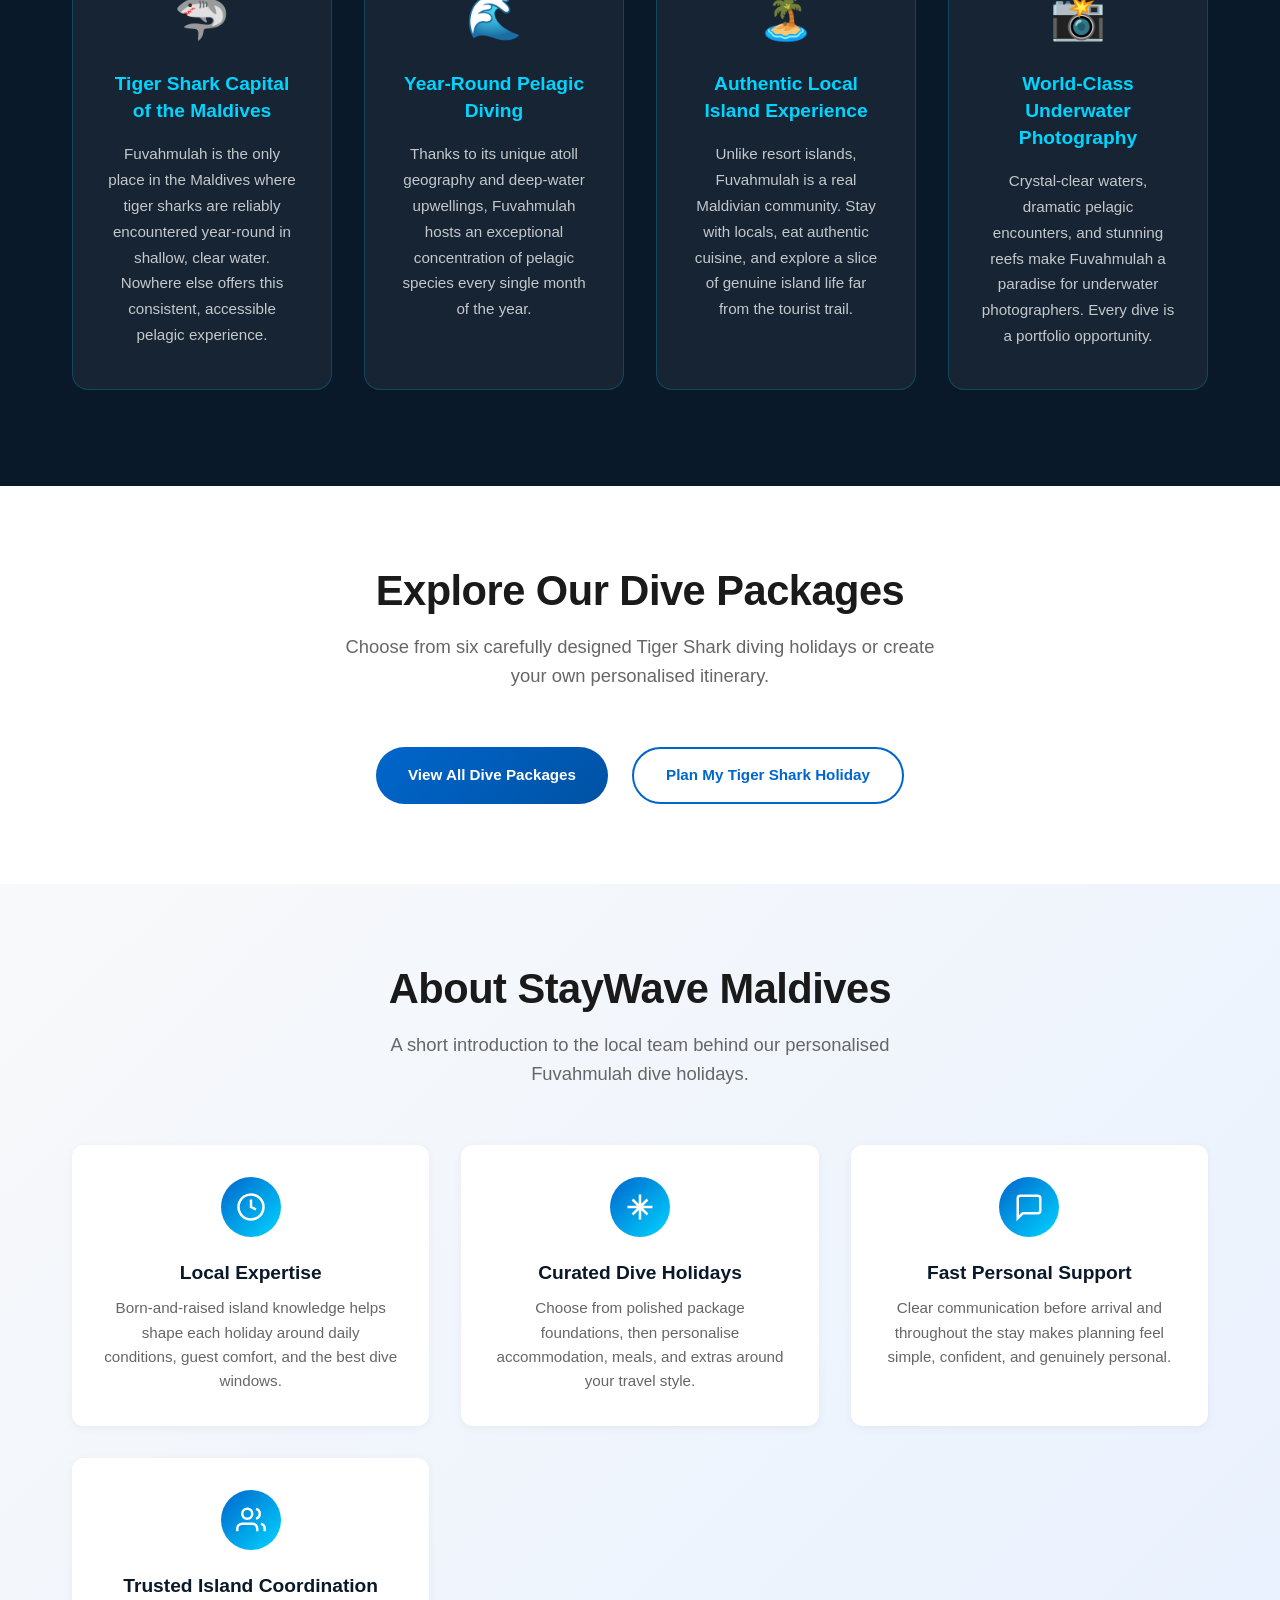
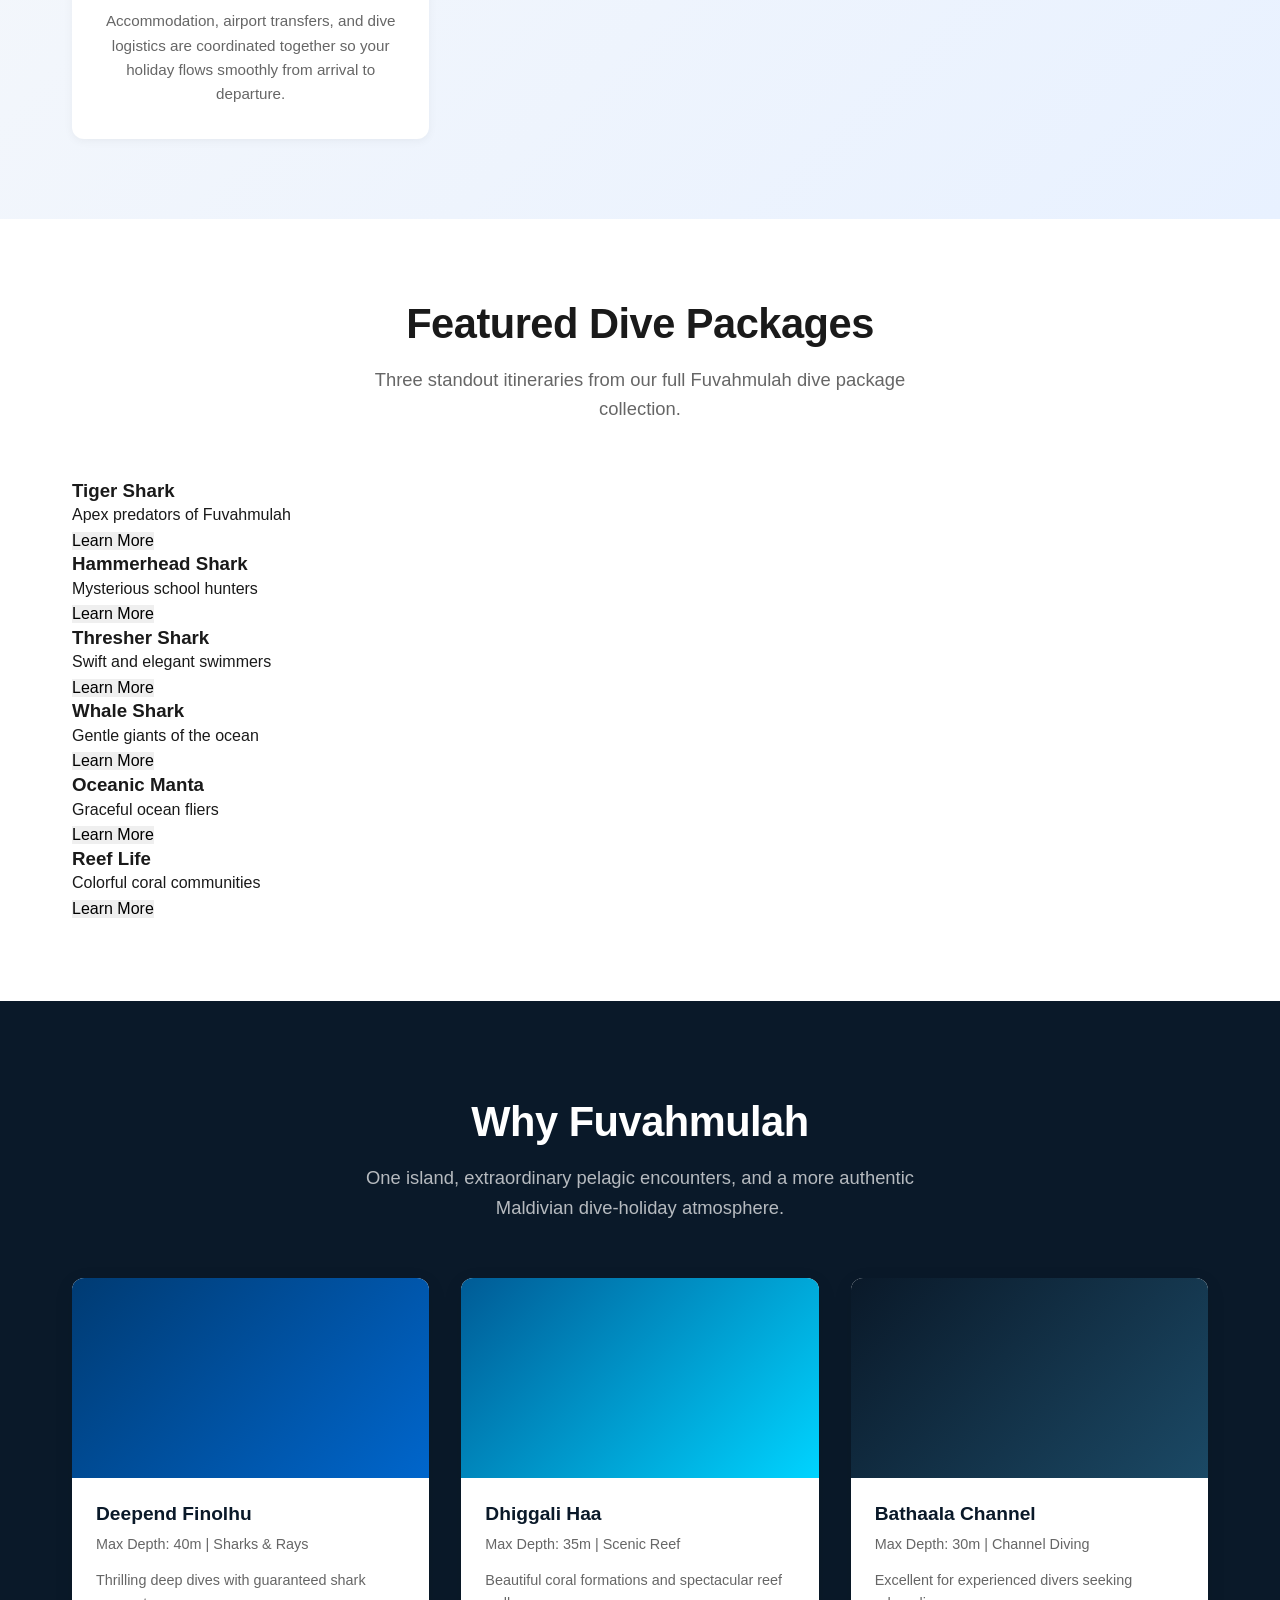
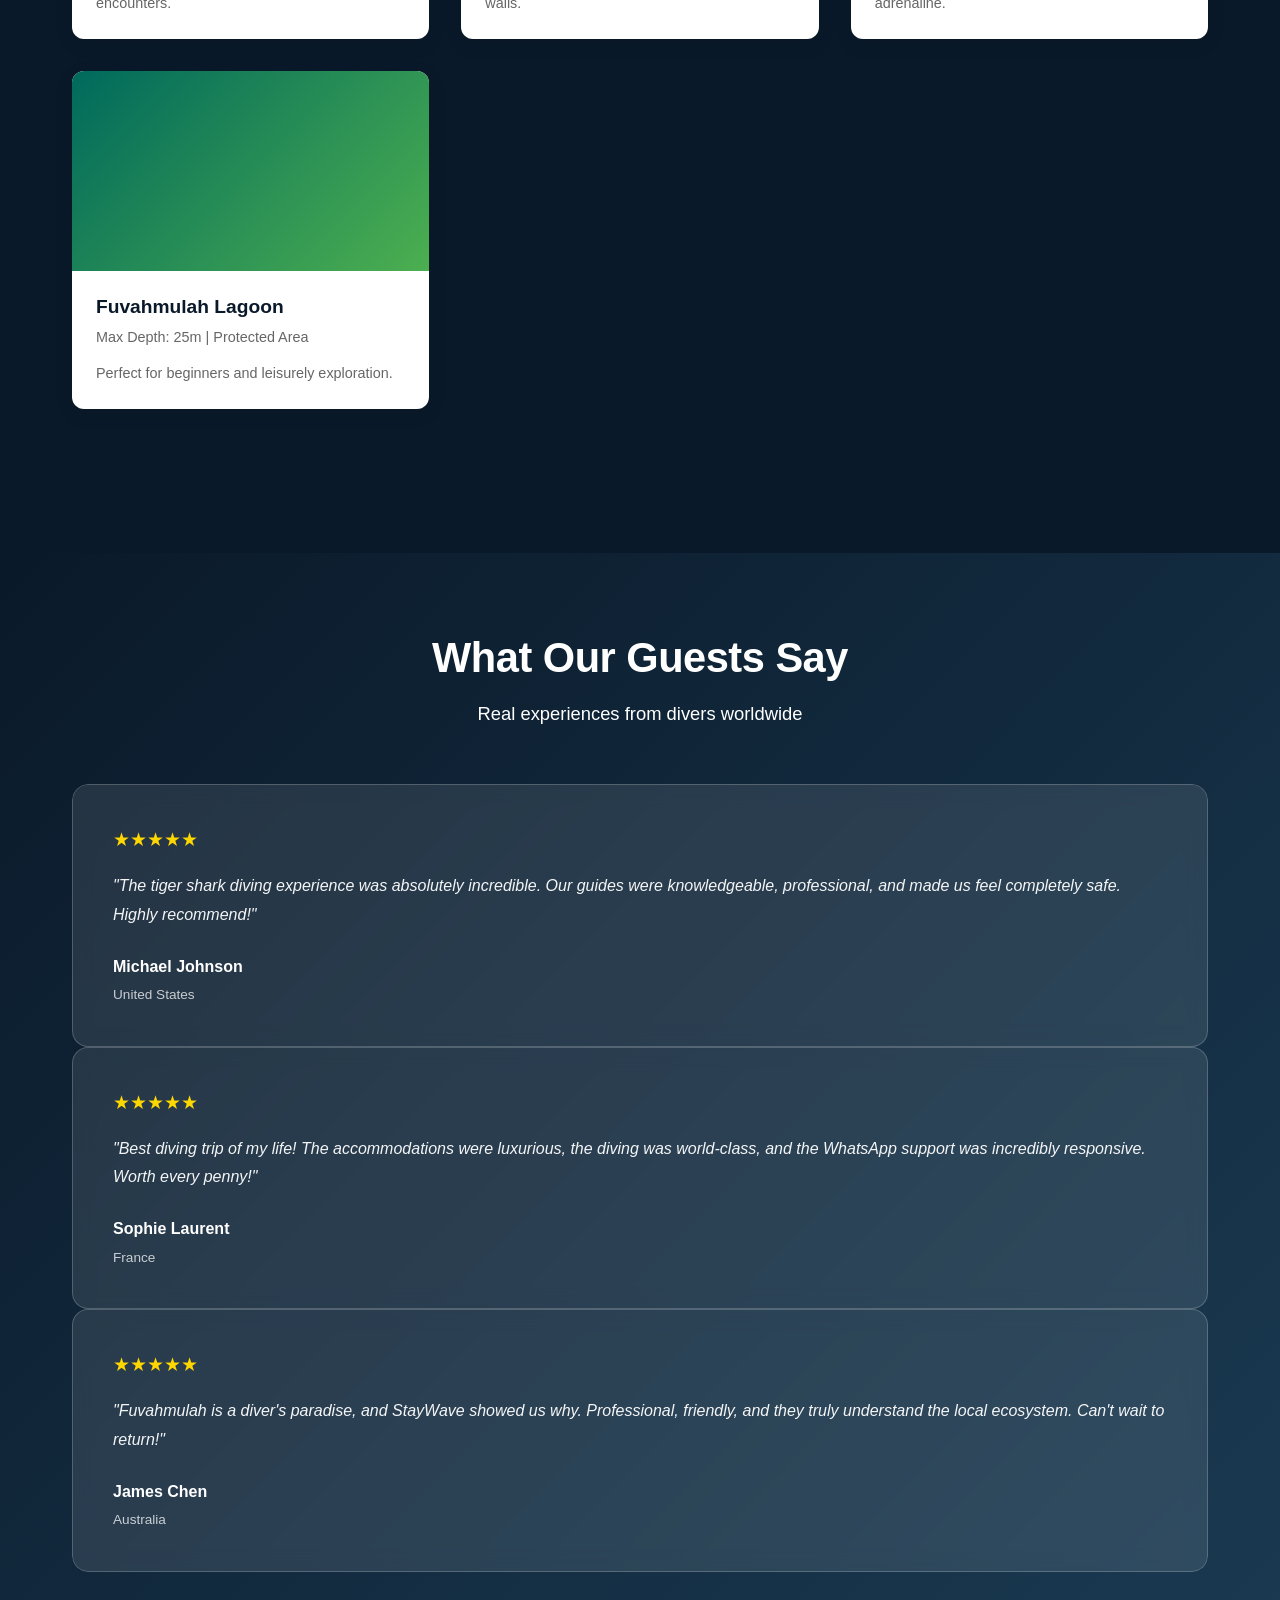
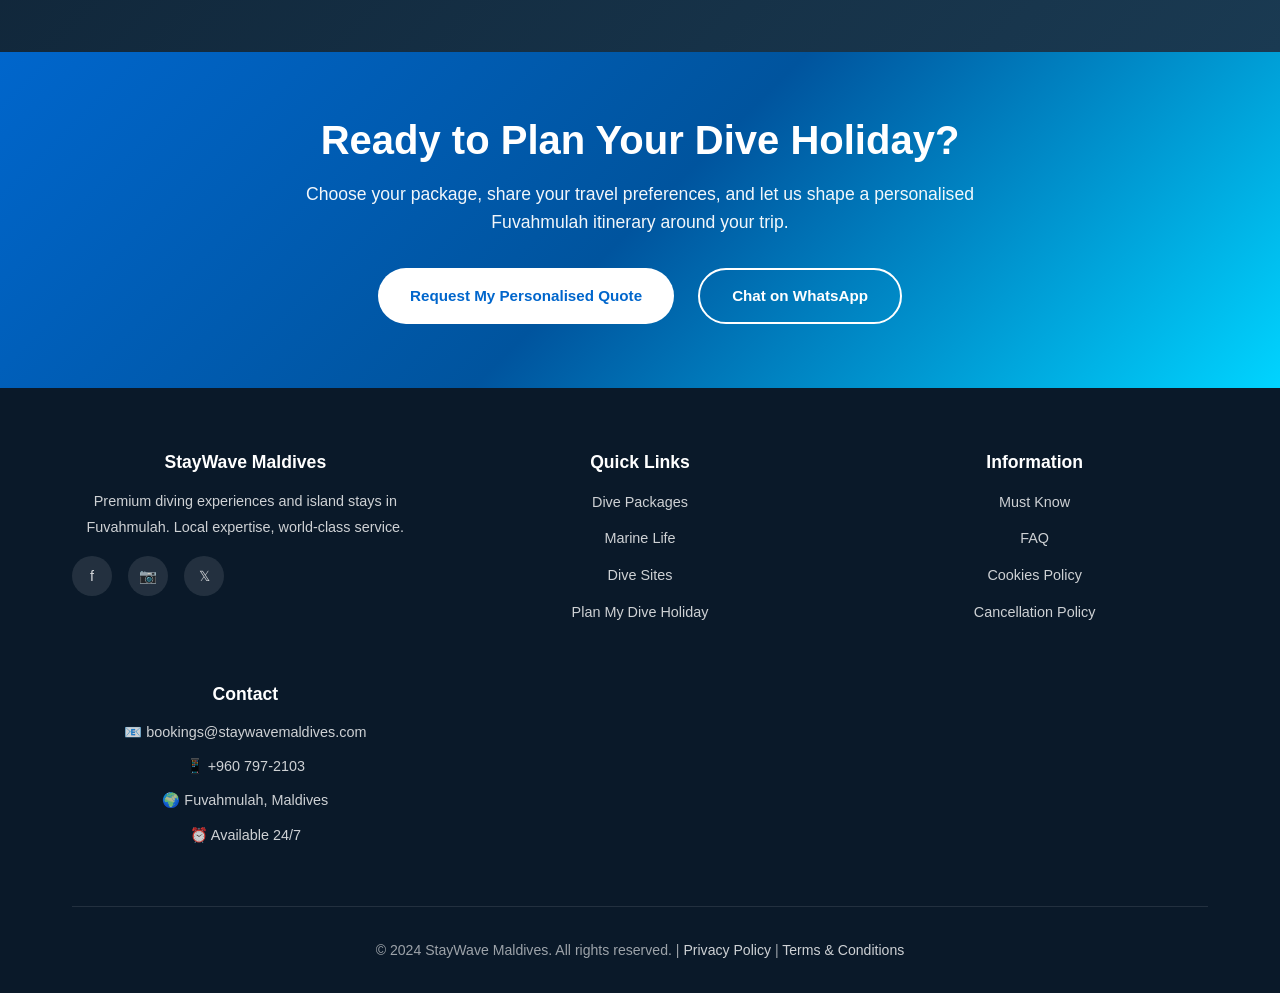
==== commit 7fff6f85: "Remove duplicate packages section from home page" ====
--- a/index.html
+++ b/index.html
@@ -272,128 +272,16 @@
         </div>
     </section>
 
-    <!-- Featured Packages Section -->
+    <!-- Dive Packages CTA Section -->
     <section class="packages" id="packages">
         <div class="container">
             <div class="section-header reveal">
-                <h2>Premium Dive Packages</h2>
-                <p>Luxury diving experiences in Fuvahmulah</p>
-            </div>
-            
-            <div class="packages-grid">
-                <!-- Package 1: Tiger Shark Escape -->
-                <div class="package-card">
-                    <div class="package-header">
-                        <h3>Short Escape</h3>
-                    </div>
-                    <div class="package-details">
-                        <ul class="package-list">
-                            <li>3 Nights</li>
-                            <li>6 Dives</li>
-                            <li>Airport Transfers</li>
-                            <li>Accommodation</li>
-                        </ul>
-                    </div>
-                    <div class="package-footer">
-                        <a href="build-my-dive-holiday.html" class="btn btn-outline" aria-label="Build my dive holiday for Short Escape">Build My Dive Holiday</a>
-                    </div>
-                </div>
-
-                <!-- Package 2: Ultimate Fuvahmulah Experience -->
-                <div class="package-card featured">
-                    <div class="package-badge">Most Popular</div>
-                    <div class="package-header">
-                        <h3>Signature Week</h3>
-                    </div>
-                    <div class="package-details">
-                        <ul class="package-list">
-                            <li>5 Nights</li>
-                            <li>9 Dives</li>
-                            <li>Accommodation</li>
-                            <li>Breakfast Included</li>
-                            <li>Airport Transfers</li>
-                        </ul>
-                    </div>
-                    <div class="package-footer">
-                        <a href="build-my-dive-holiday.html" class="btn btn-primary" aria-label="Build my dive holiday for Signature Week">Build My Dive Holiday</a>
-                    </div>
-                </div>
-
-                <!-- Package 3: Pelagic Journey -->
-                <div class="package-card">
-                    <div class="package-header">
-                        <h3>Pelagic Journey</h3>
-                    </div>
-                    <div class="package-details">
-                        <ul class="package-list">
-                            <li>7 Nights</li>
-                            <li>15 Dives</li>
-                            <li>Premium Stay</li>
-                            <li>Airport Transfers</li>
-                            <li>Guided Support</li>
-                        </ul>
-                    </div>
-                    <div class="package-footer">
-                        <a href="build-my-dive-holiday.html" class="btn btn-outline" aria-label="Build my dive holiday for Pelagic Journey">Build My Dive Holiday</a>
-                    </div>
-                </div>
-
-                <!-- Package 4: Breakfast Week -->
-                <div class="package-card">
-                    <div class="package-header">
-                        <h3>Breakfast Week</h3>
-                    </div>
-                    <div class="package-details">
-                        <ul class="package-list">
-                            <li>5 Nights</li>
-                            <li>9 Dives</li>
-                            <li>Breakfast Included</li>
-                            <li>Accommodation</li>
-                            <li>Airport Transfers</li>
-                        </ul>
-                    </div>
-                    <div class="package-footer">
-                        <a href="build-my-dive-holiday.html" class="btn btn-outline" aria-label="Build my dive holiday for Breakfast Week">Build My Dive Holiday</a>
-                    </div>
-                </div>
-
-                <!-- Package 5: Island Explorer -->
-                <div class="package-card">
-                    <div class="package-header">
-                        <h3>Island Explorer</h3>
-                    </div>
-                    <div class="package-details">
-                        <ul class="package-list">
-                            <li>5 Nights</li>
-                            <li>6 Dives</li>
-                            <li>Island Tour</li>
-                            <li>Accommodation</li>
-                            <li>Flexible Rest Days</li>
-                        </ul>
-                    </div>
-                    <div class="package-footer">
-                        <a href="build-my-dive-holiday.html" class="btn btn-outline" aria-label="Build my dive holiday for Island Explorer">Build My Dive Holiday</a>
-                    </div>
-                </div>
-
-                <!-- Package 6: Custom Package -->
-                <div class="package-card">
-                    <div class="package-header">
-                        <h3>Custom Maldives Package</h3>
-                    </div>
-                    <div class="package-details">
-                        <ul class="package-list">
-                            <li>Tailor-made Itinerary</li>
-                            <li>Accommodation</li>
-                            <li>Airport Transfers</li>
-                            <li>Custom Activities</li>
-                            <li>Personal Concierge</li>
-                        </ul>
-                    </div>
-                    <div class="package-footer">
-                        <a href="build-my-dive-holiday.html" class="btn btn-outline" aria-label="Build my dive holiday for Custom Maldives Package">Build My Dive Holiday</a>
-                    </div>
-                </div>
+                <h2>Explore Our Dive Packages</h2>
+                <p>Choose from six carefully designed Tiger Shark diving holidays or create your own personalised itinerary.</p>
+            </div>
+            <div class="cta-buttons reveal">
+                <a href="dive-packages.html" class="btn btn-primary">View All Dive Packages</a>
+                <a href="build-my-dive-holiday.html" class="btn btn-outline">Plan My Tiger Shark Holiday</a>
             </div>
         </div>
     </section>
@@ -661,7 +549,7 @@
             </div>
 
             <div class="footer-bottom">
-                <p>&copy; 2026 StayWave Maldives. All rights reserved. | <a href="privacy.html">Privacy Policy</a> | <a href="terms.html">Terms &amp; Conditions</a></p>
+                <p>&copy; 2024 StayWave Maldives. All rights reserved. | <a href="privacy.html">Privacy Policy</a> | <a href="terms.html">Terms &amp; Conditions</a></p>
             </div>
         </div>
     </footer>
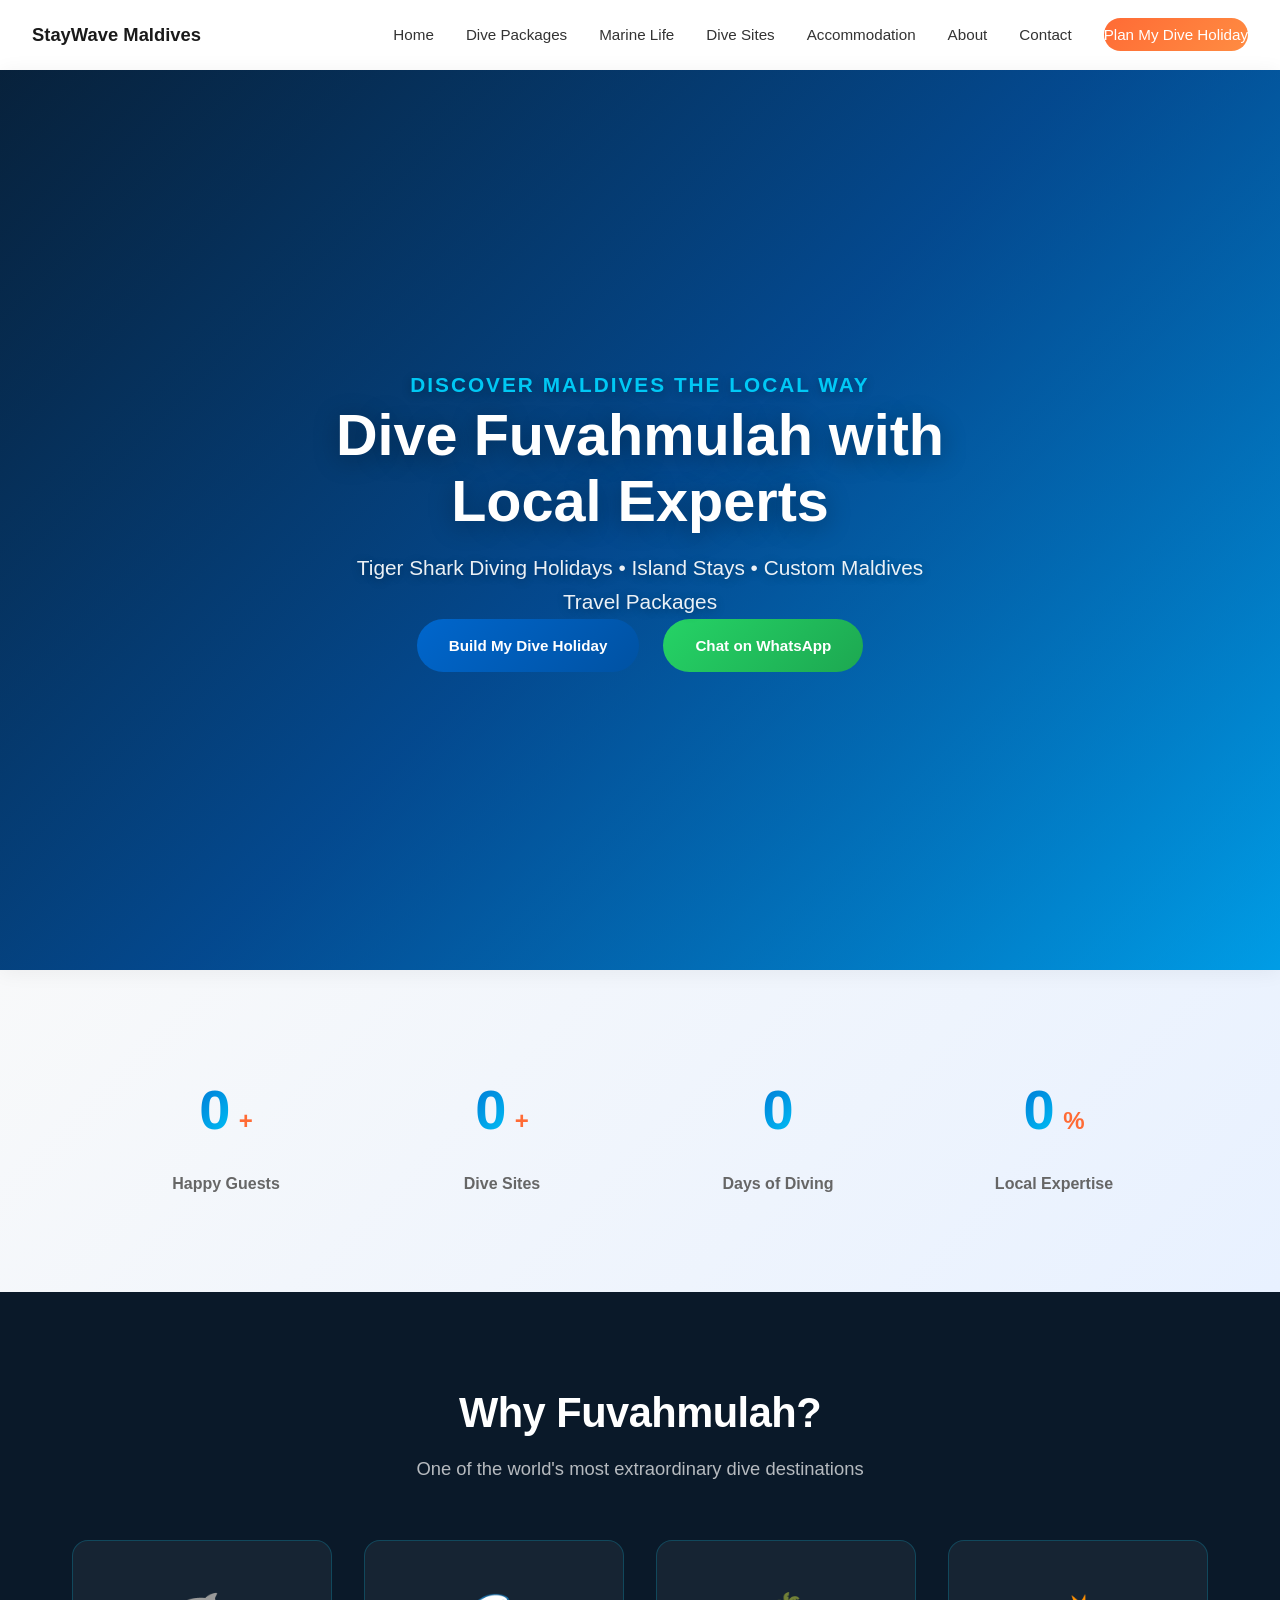
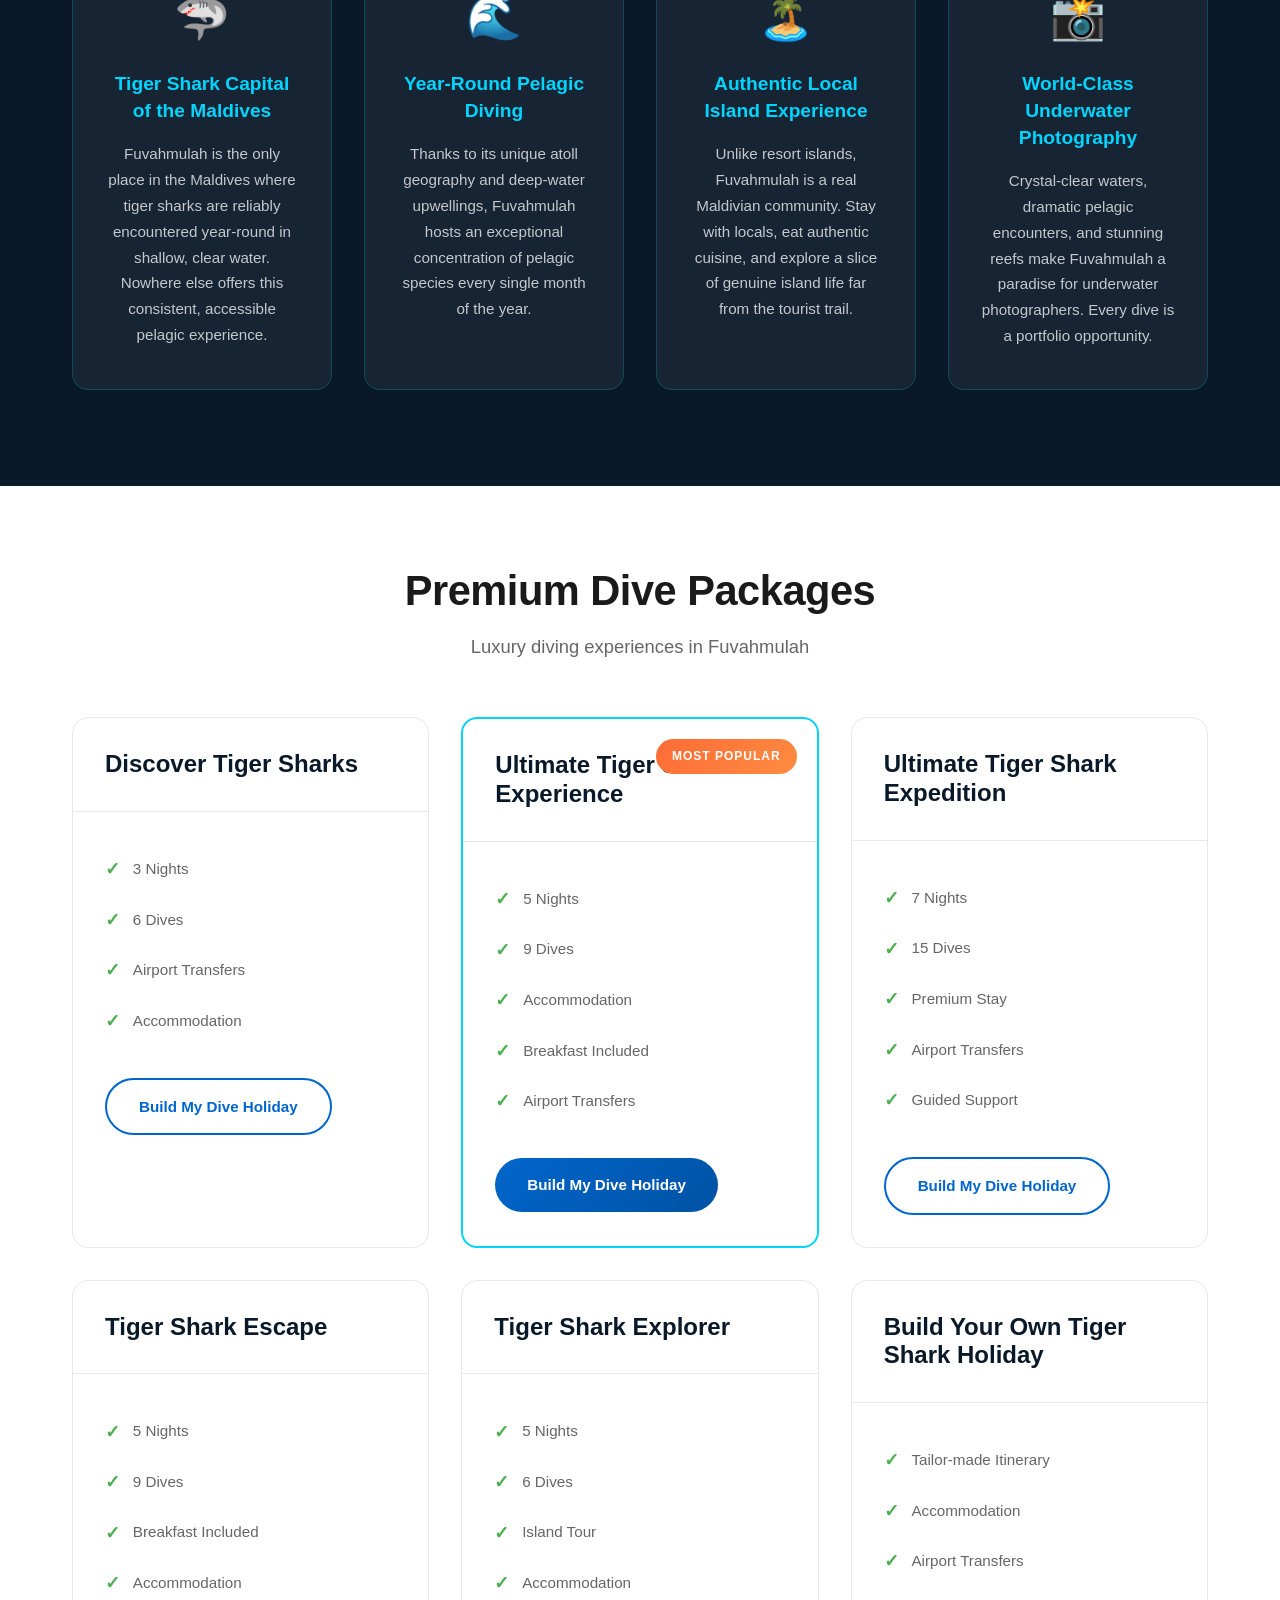
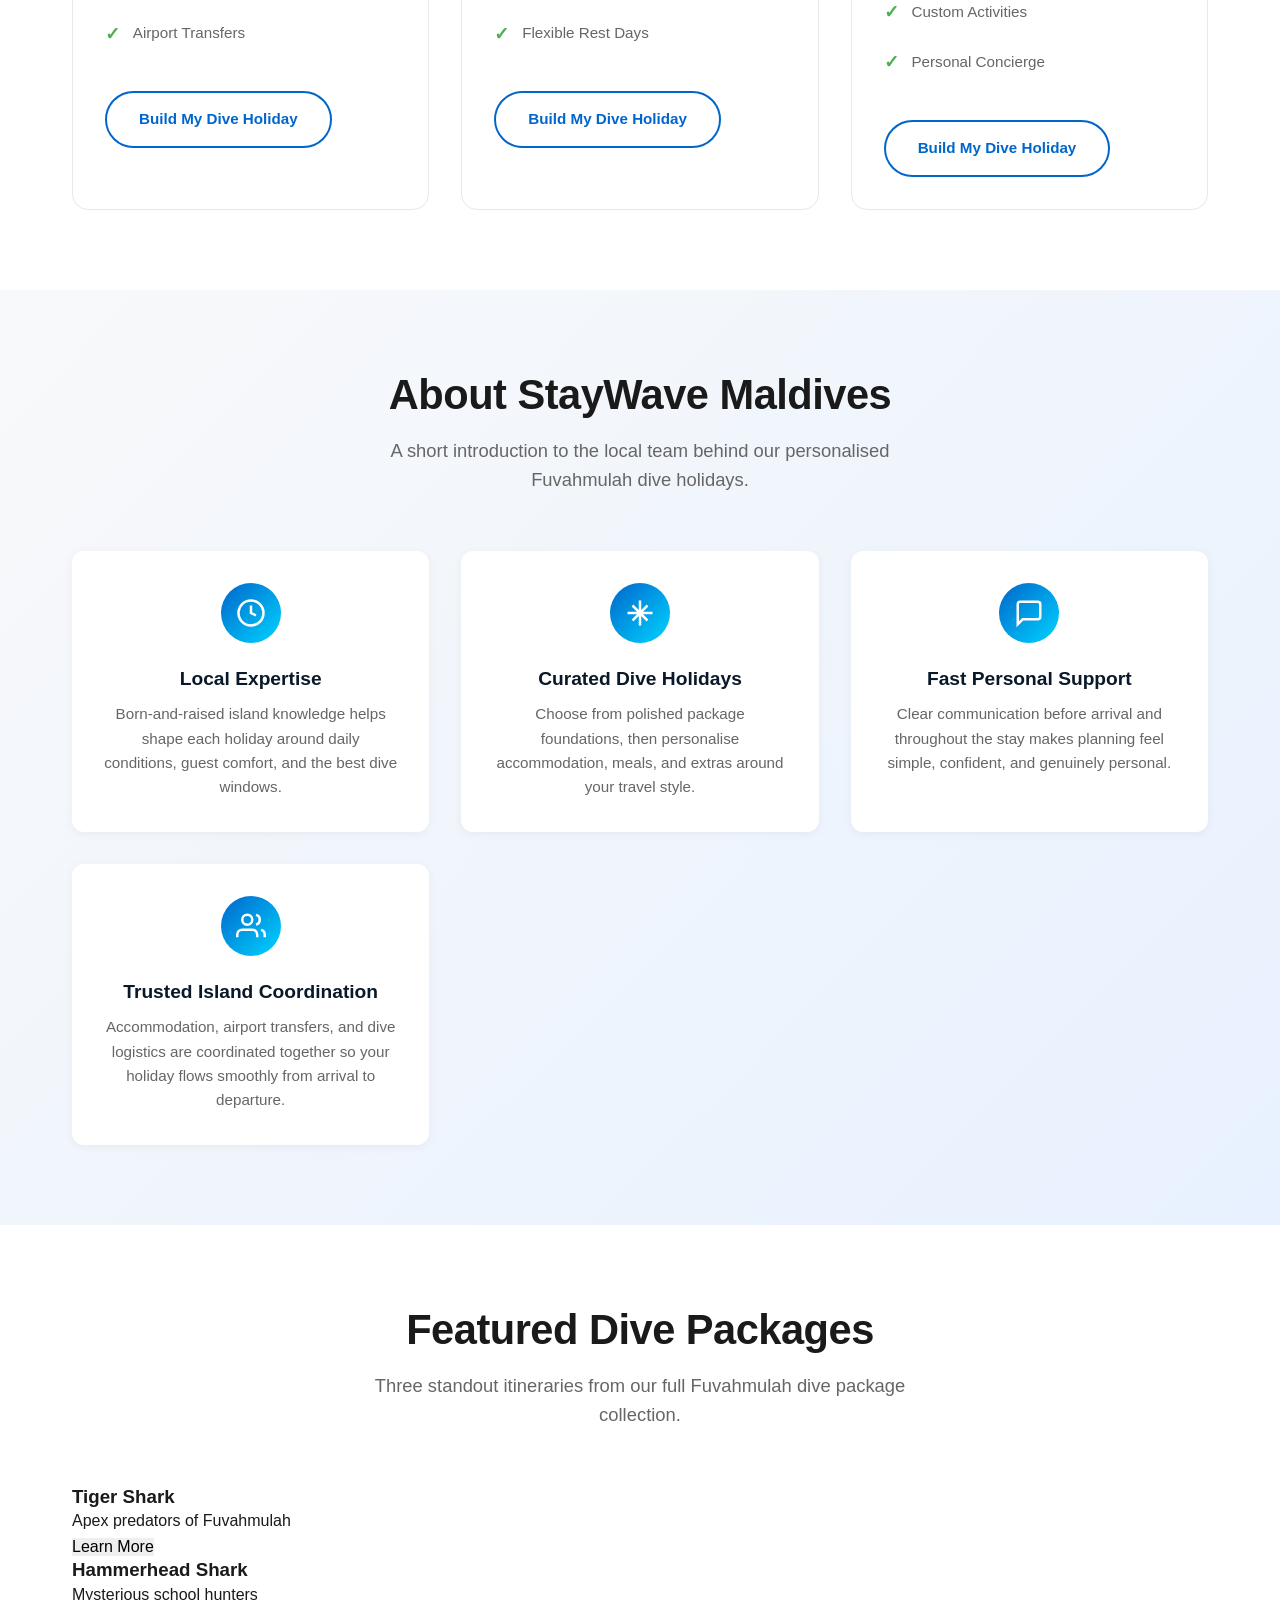
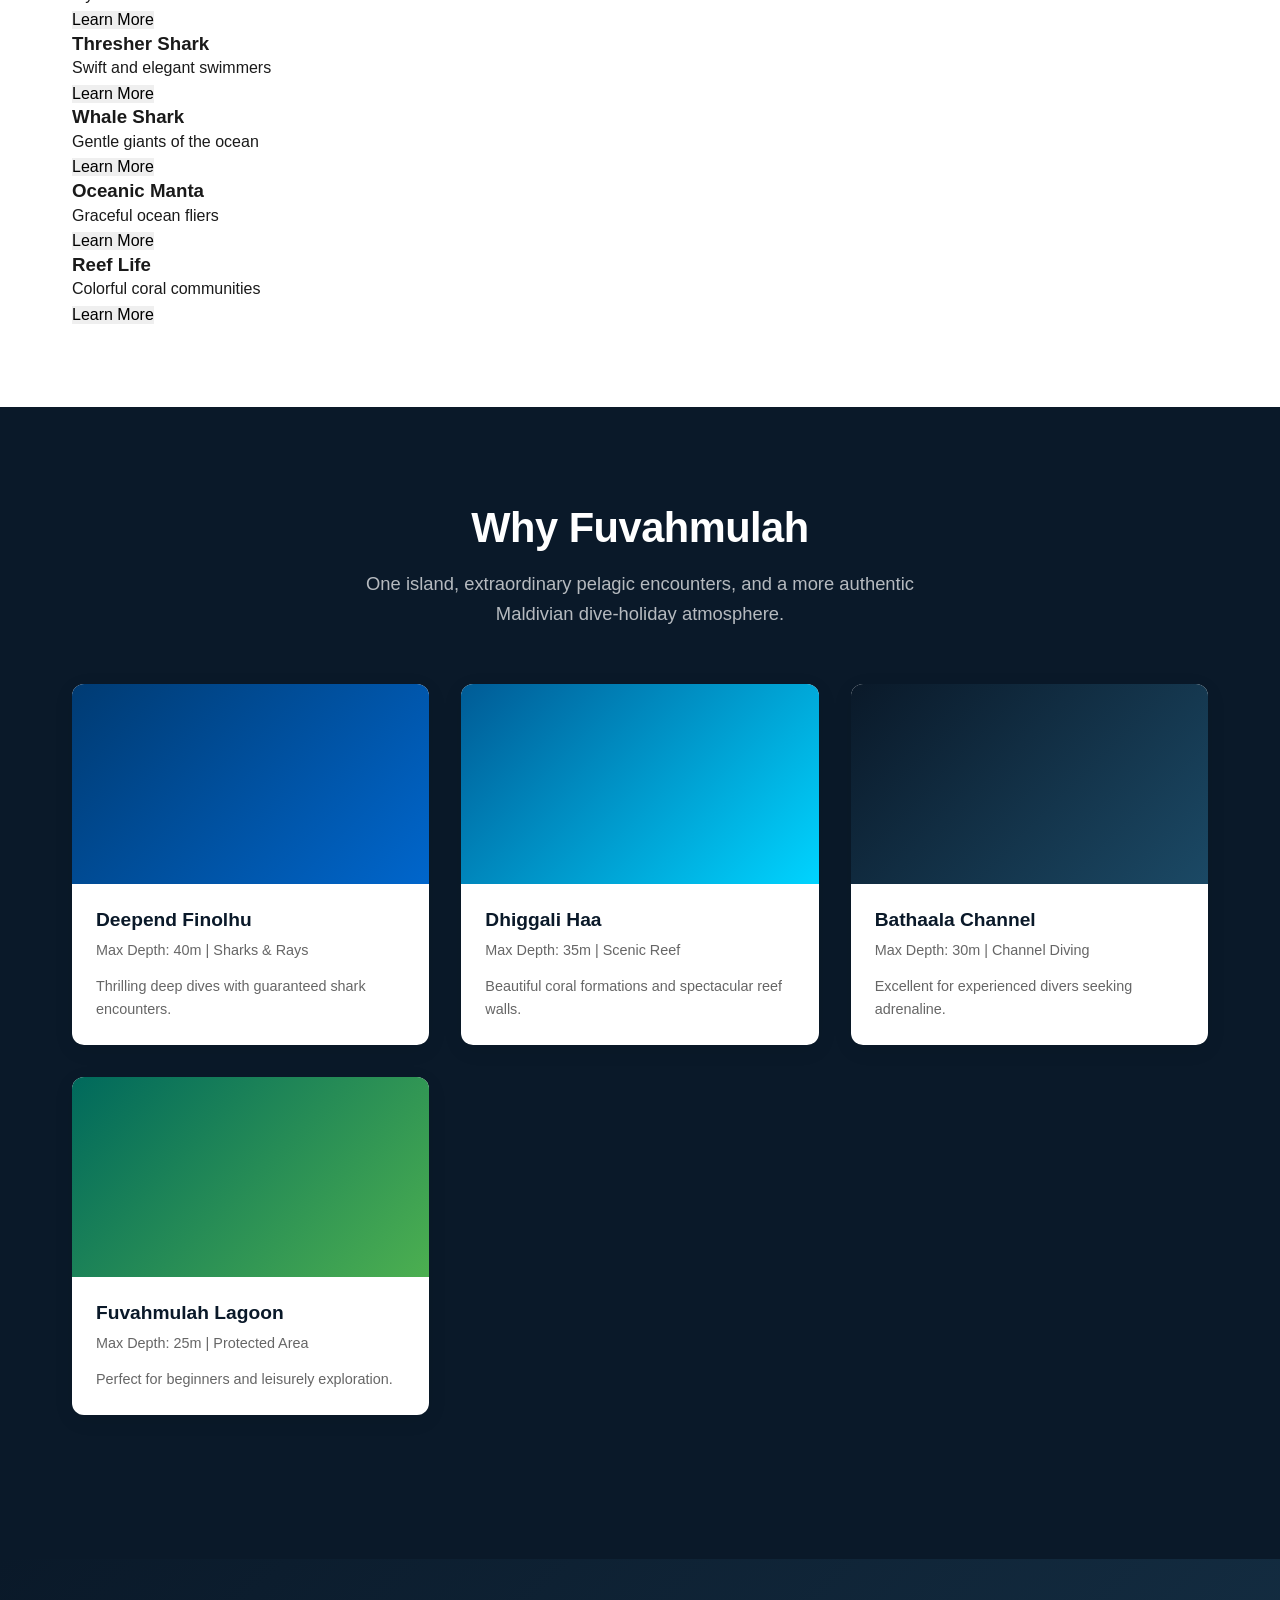
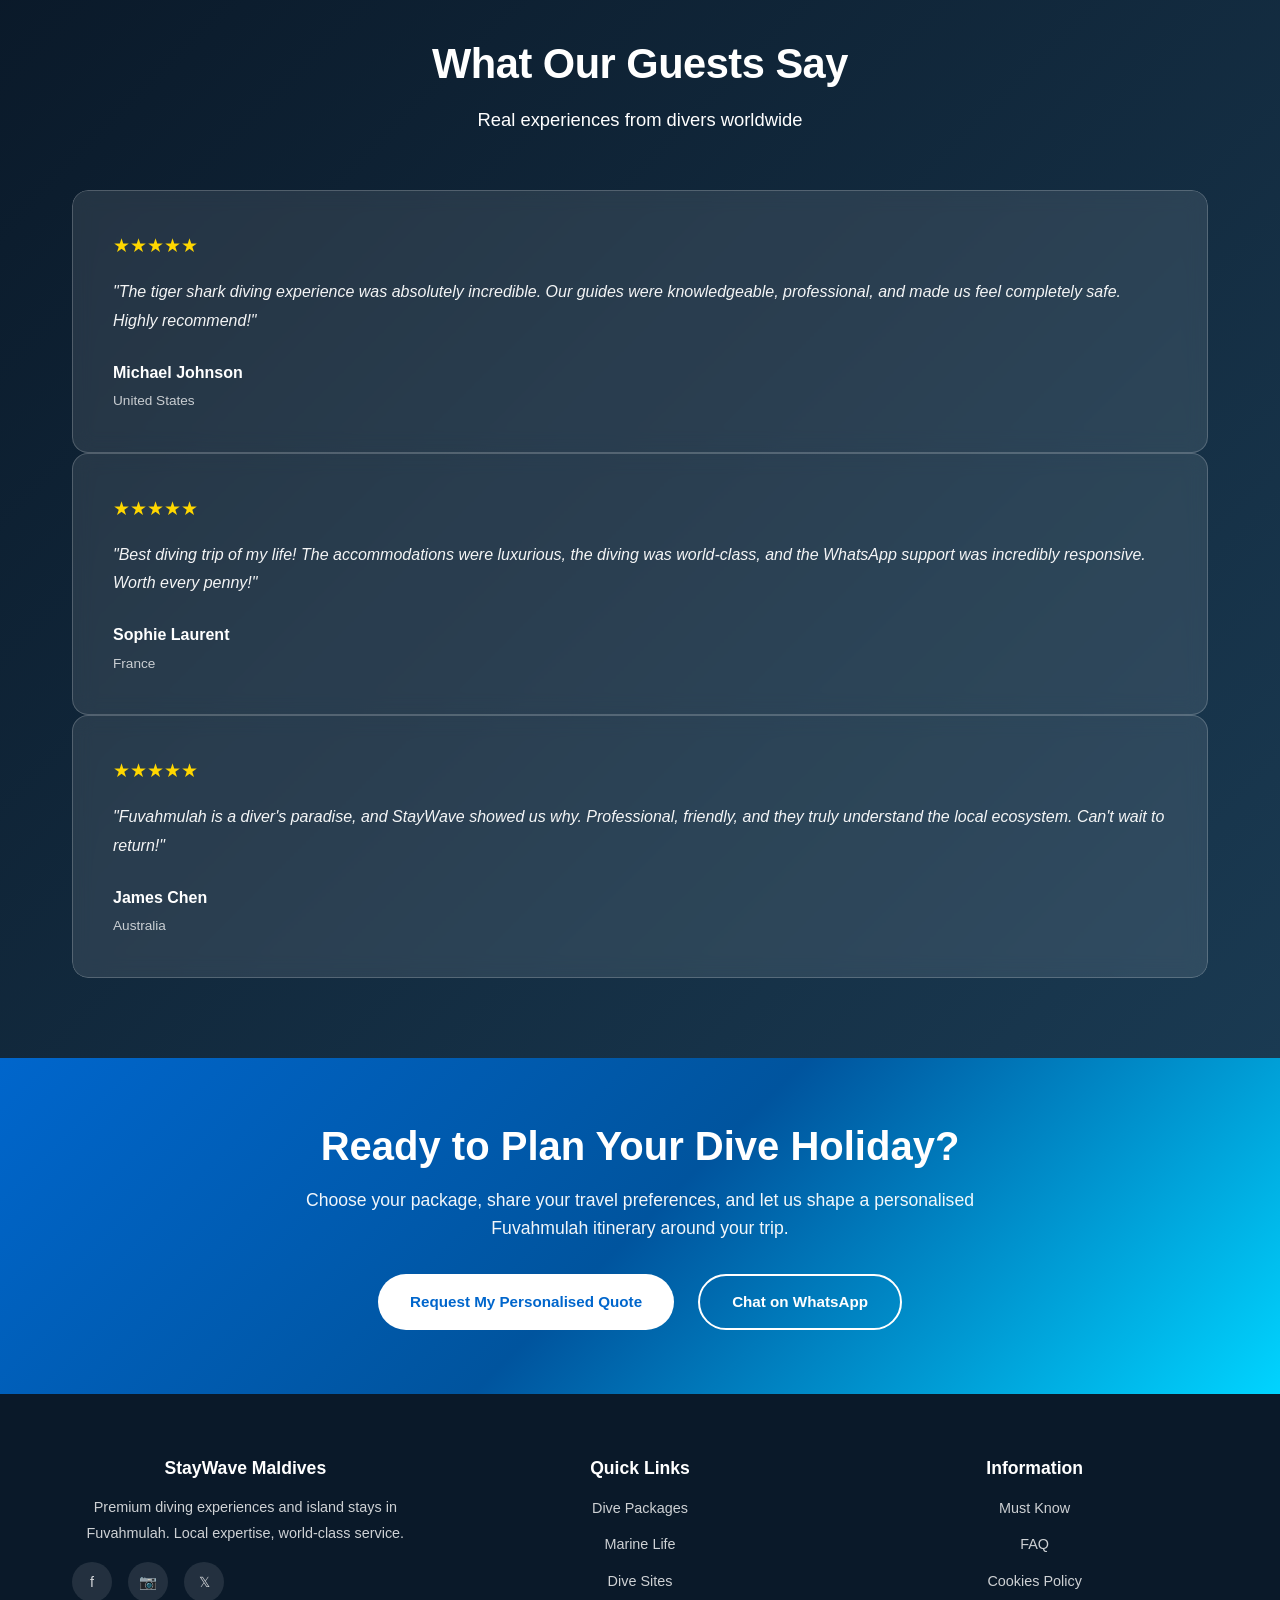
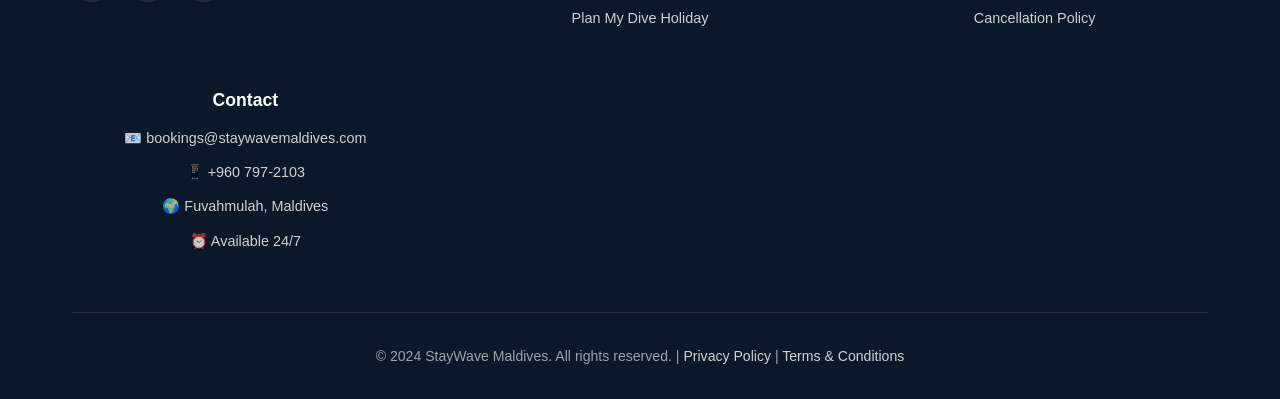
==== commit e1c6e578: "Merge pull request #28 from araazy/copilot/featurepackage-branding-v2 feat: rebrand all dive package" ====
--- a/index.html
+++ b/index.html
@@ -272,16 +272,128 @@
         </div>
     </section>
 
-    <!-- Dive Packages CTA Section -->
+    <!-- Featured Packages Section -->
     <section class="packages" id="packages">
         <div class="container">
             <div class="section-header reveal">
-                <h2>Explore Our Dive Packages</h2>
-                <p>Choose from six carefully designed Tiger Shark diving holidays or create your own personalised itinerary.</p>
-            </div>
-            <div class="cta-buttons reveal">
-                <a href="dive-packages.html" class="btn btn-primary">View All Dive Packages</a>
-                <a href="build-my-dive-holiday.html" class="btn btn-outline">Plan My Tiger Shark Holiday</a>
+                <h2>Premium Dive Packages</h2>
+                <p>Luxury diving experiences in Fuvahmulah</p>
+            </div>
+            
+            <div class="packages-grid">
+                <!-- Package 1: Discover Tiger Sharks -->
+                <div class="package-card">
+                    <div class="package-header">
+                        <h3>Discover Tiger Sharks</h3>
+                    </div>
+                    <div class="package-details">
+                        <ul class="package-list">
+                            <li>3 Nights</li>
+                            <li>6 Dives</li>
+                            <li>Airport Transfers</li>
+                            <li>Accommodation</li>
+                        </ul>
+                    </div>
+                    <div class="package-footer">
+                        <a href="build-my-dive-holiday.html" class="btn btn-outline" aria-label="Build my dive holiday for Discover Tiger Sharks">Build My Dive Holiday</a>
+                    </div>
+                </div>
+
+                <!-- Package 2: Ultimate Tiger Shark Experience -->
+                <div class="package-card featured">
+                    <div class="package-badge">Most Popular</div>
+                    <div class="package-header">
+                        <h3>Ultimate Tiger Shark Experience</h3>
+                    </div>
+                    <div class="package-details">
+                        <ul class="package-list">
+                            <li>5 Nights</li>
+                            <li>9 Dives</li>
+                            <li>Accommodation</li>
+                            <li>Breakfast Included</li>
+                            <li>Airport Transfers</li>
+                        </ul>
+                    </div>
+                    <div class="package-footer">
+                        <a href="build-my-dive-holiday.html" class="btn btn-primary" aria-label="Build my dive holiday for Ultimate Tiger Shark Experience">Build My Dive Holiday</a>
+                    </div>
+                </div>
+
+                <!-- Package 3: Ultimate Tiger Shark Expedition -->
+                <div class="package-card">
+                    <div class="package-header">
+                        <h3>Ultimate Tiger Shark Expedition</h3>
+                    </div>
+                    <div class="package-details">
+                        <ul class="package-list">
+                            <li>7 Nights</li>
+                            <li>15 Dives</li>
+                            <li>Premium Stay</li>
+                            <li>Airport Transfers</li>
+                            <li>Guided Support</li>
+                        </ul>
+                    </div>
+                    <div class="package-footer">
+                        <a href="build-my-dive-holiday.html" class="btn btn-outline" aria-label="Build my dive holiday for Ultimate Tiger Shark Expedition">Build My Dive Holiday</a>
+                    </div>
+                </div>
+
+                <!-- Package 4: Tiger Shark Escape -->
+                <div class="package-card">
+                    <div class="package-header">
+                        <h3>Tiger Shark Escape</h3>
+                    </div>
+                    <div class="package-details">
+                        <ul class="package-list">
+                            <li>5 Nights</li>
+                            <li>9 Dives</li>
+                            <li>Breakfast Included</li>
+                            <li>Accommodation</li>
+                            <li>Airport Transfers</li>
+                        </ul>
+                    </div>
+                    <div class="package-footer">
+                        <a href="build-my-dive-holiday.html" class="btn btn-outline" aria-label="Build my dive holiday for Tiger Shark Escape">Build My Dive Holiday</a>
+                    </div>
+                </div>
+
+                <!-- Package 5: Tiger Shark Explorer -->
+                <div class="package-card">
+                    <div class="package-header">
+                        <h3>Tiger Shark Explorer</h3>
+                    </div>
+                    <div class="package-details">
+                        <ul class="package-list">
+                            <li>5 Nights</li>
+                            <li>6 Dives</li>
+                            <li>Island Tour</li>
+                            <li>Accommodation</li>
+                            <li>Flexible Rest Days</li>
+                        </ul>
+                    </div>
+                    <div class="package-footer">
+                        <a href="build-my-dive-holiday.html" class="btn btn-outline" aria-label="Build my dive holiday for Tiger Shark Explorer">Build My Dive Holiday</a>
+                    </div>
+                </div>
+
+                <!-- Package 6: Build Your Own Tiger Shark Holiday -->
+                <div class="package-card">
+                    <div class="package-header">
+                        <h3>Build Your Own Tiger Shark Holiday</h3>
+                    </div>
+                    <div class="package-details">
+                        <ul class="package-list">
+                            <li>Tailor-made Itinerary</li>
+                            <li>Accommodation</li>
+                            <li>Airport Transfers</li>
+                            <li>Custom Activities</li>
+                            <li>Personal Concierge</li>
+                        </ul>
+                    </div>
+                    <div class="package-footer">
+                        <a href="build-my-dive-holiday.html" class="btn btn-outline" aria-label="Build my dive holiday for Build Your Own Tiger Shark Holiday">Build My Dive Holiday</a>
+                    </div>
+                </div>
             </div>
         </div>
     </section>
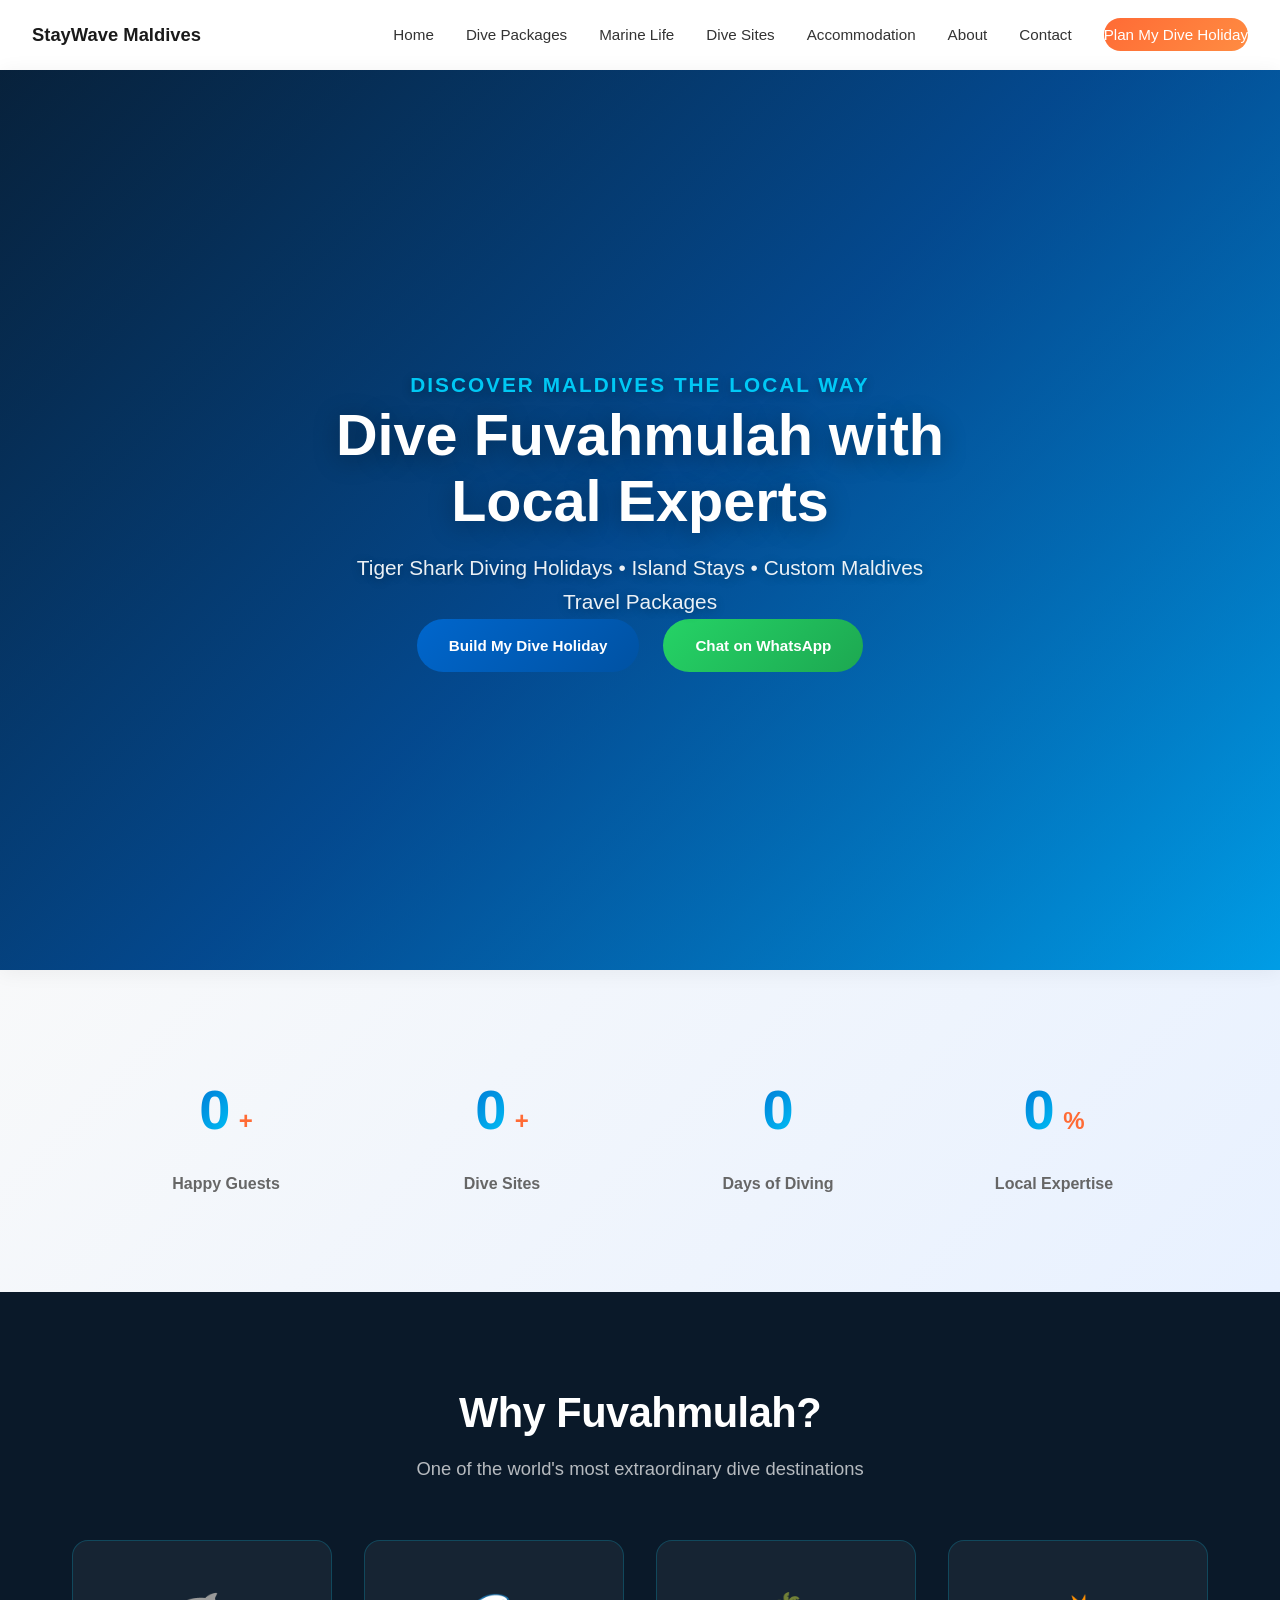
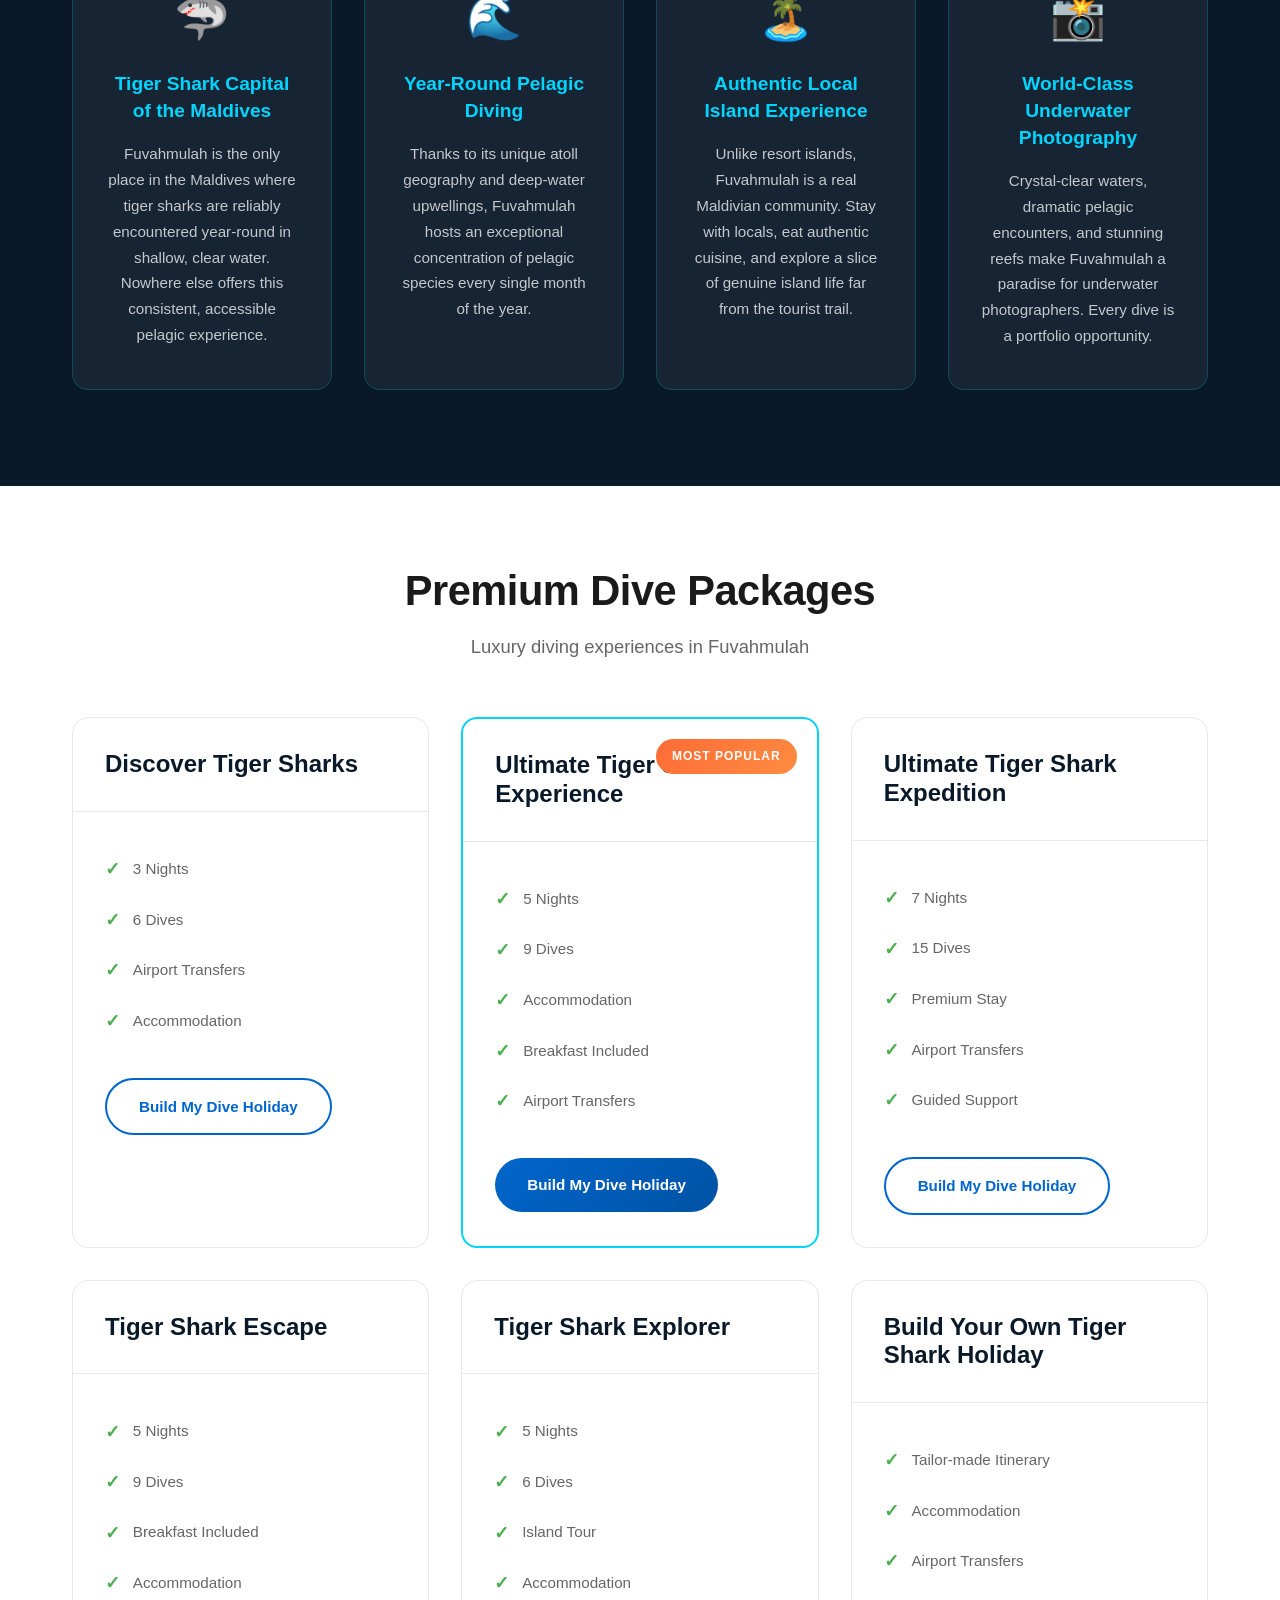
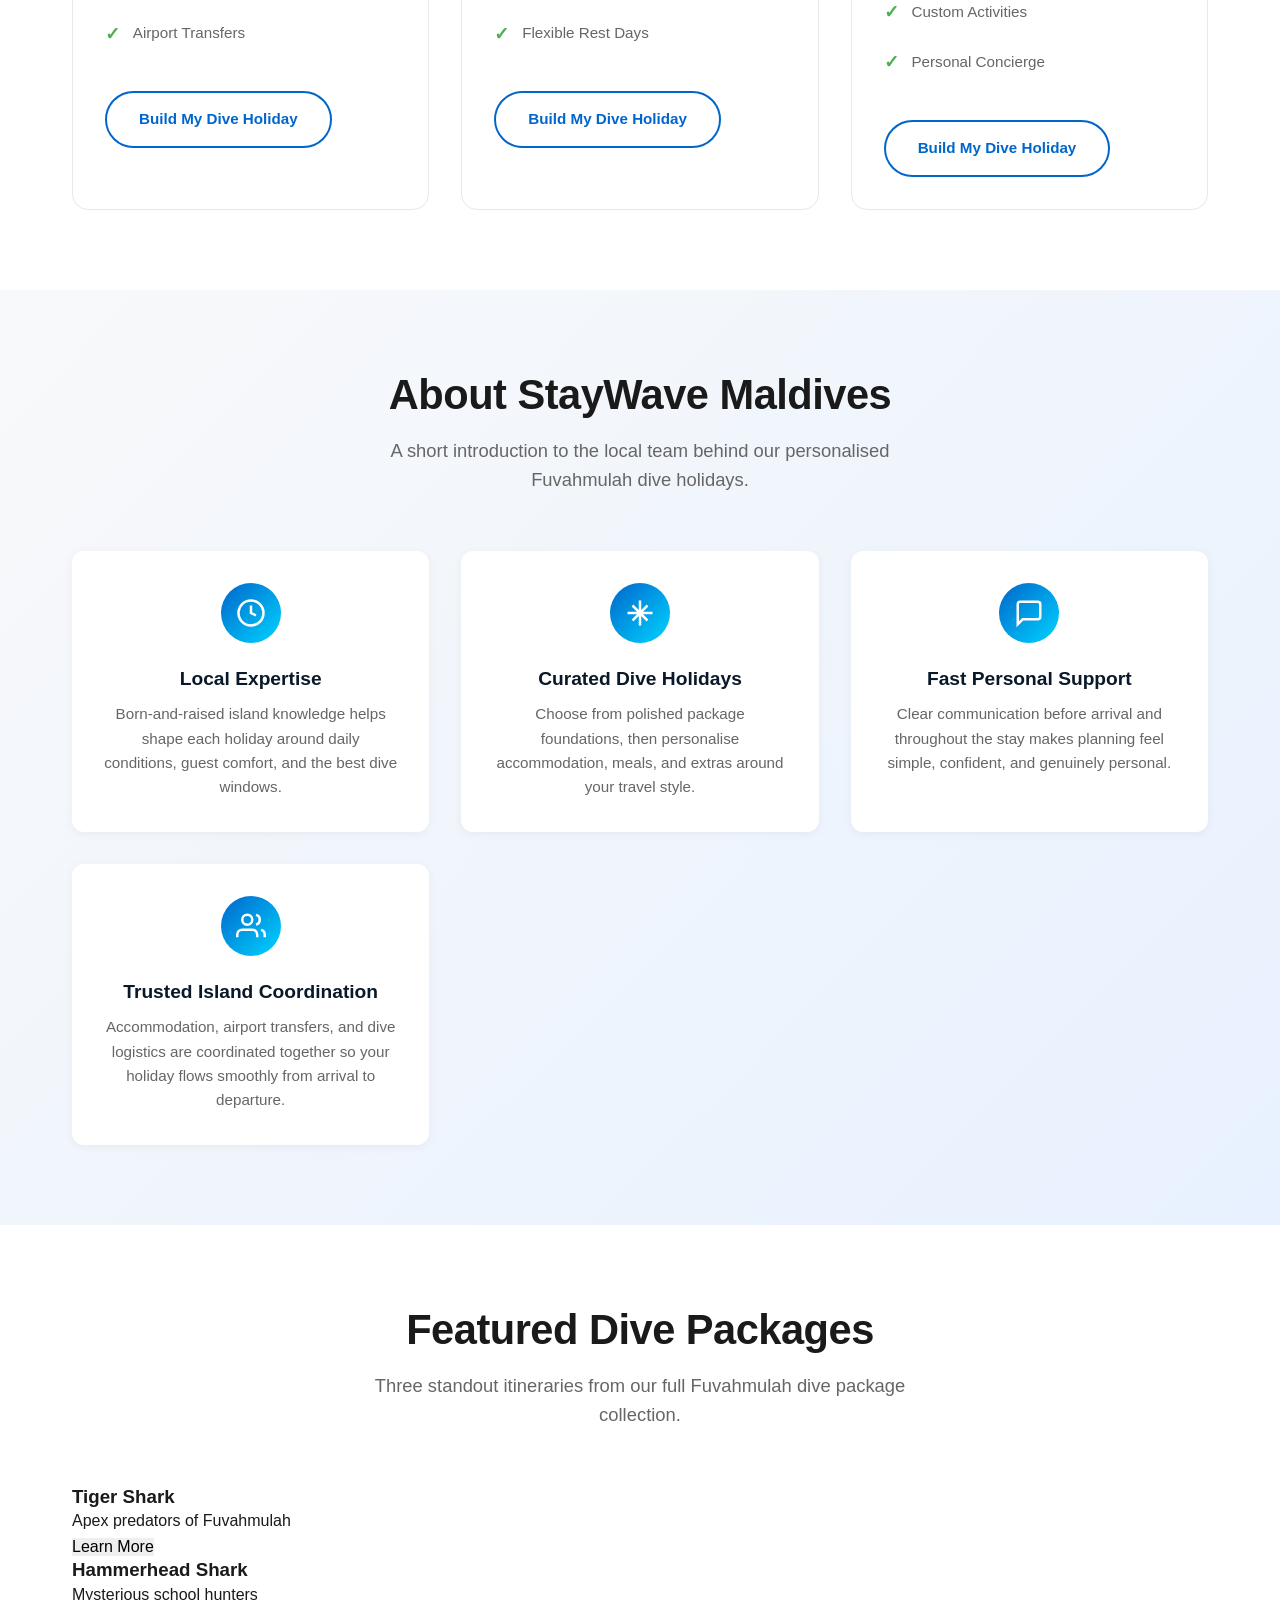
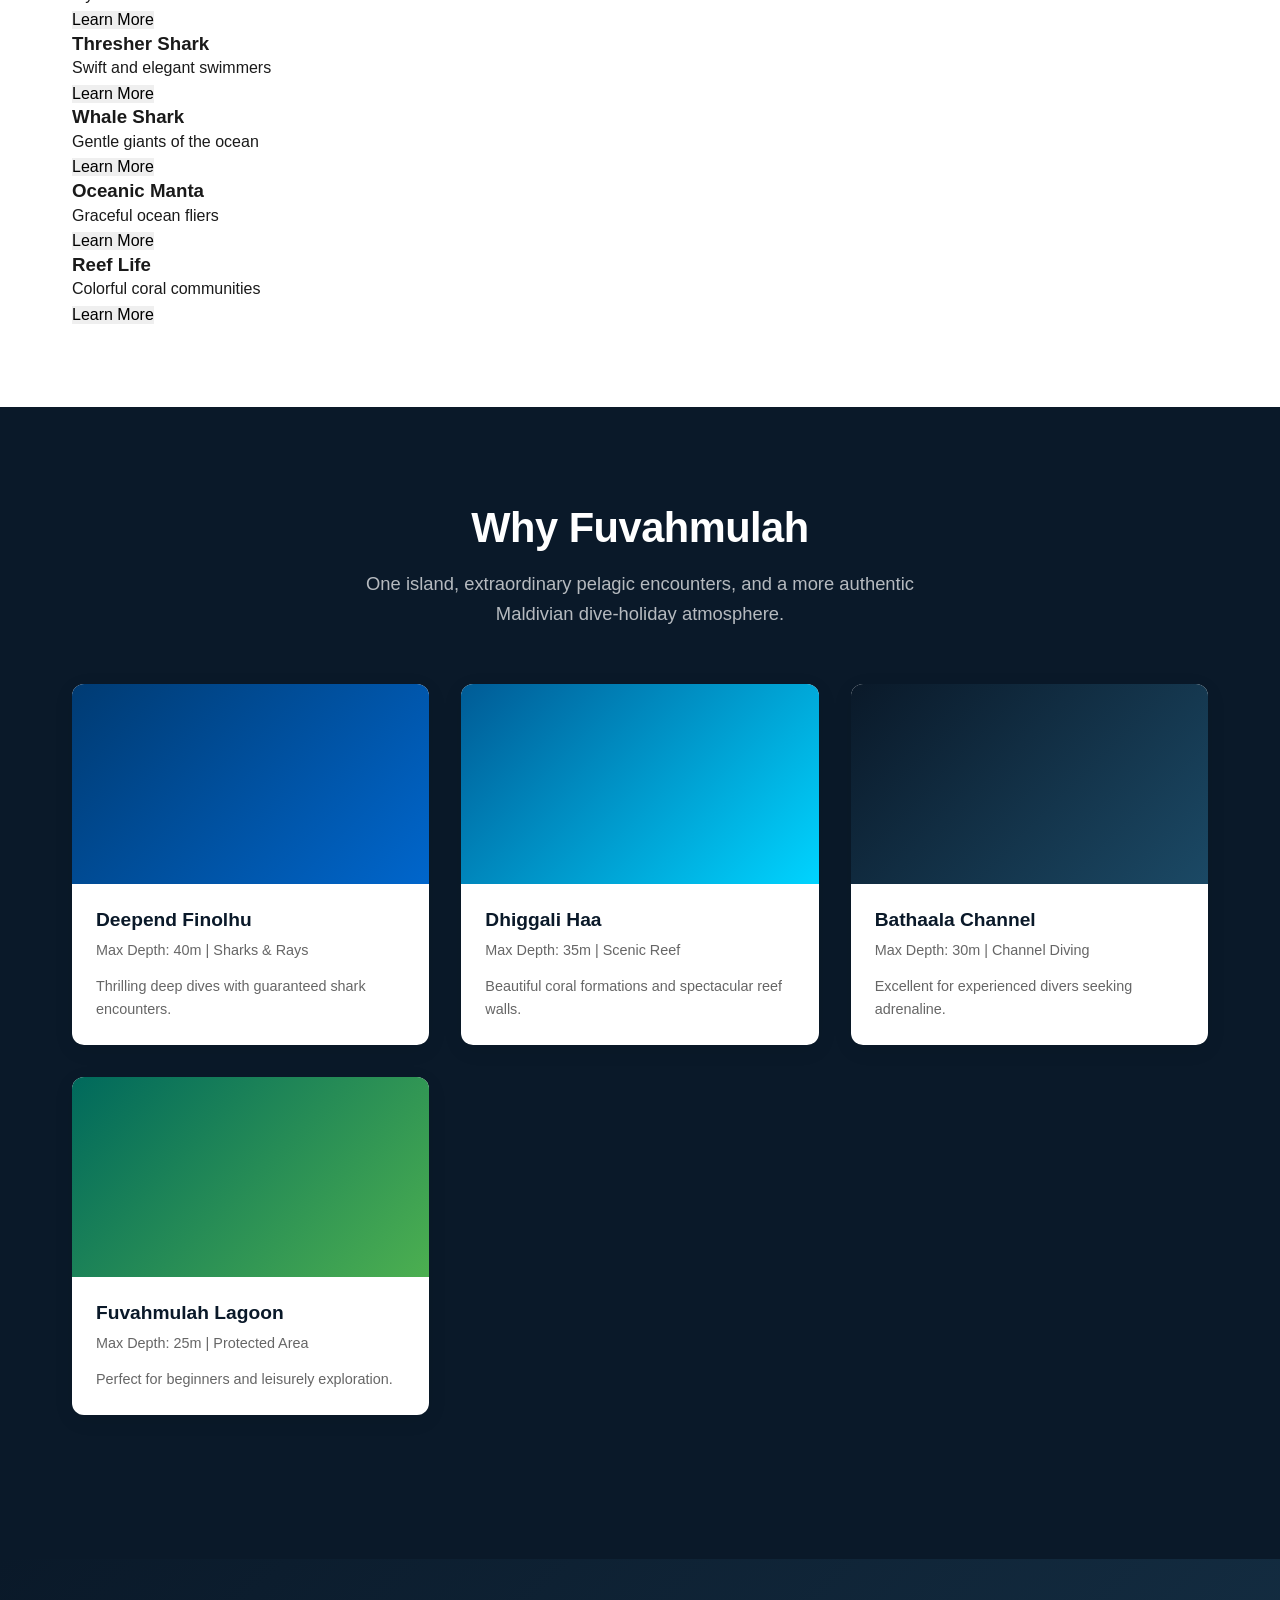
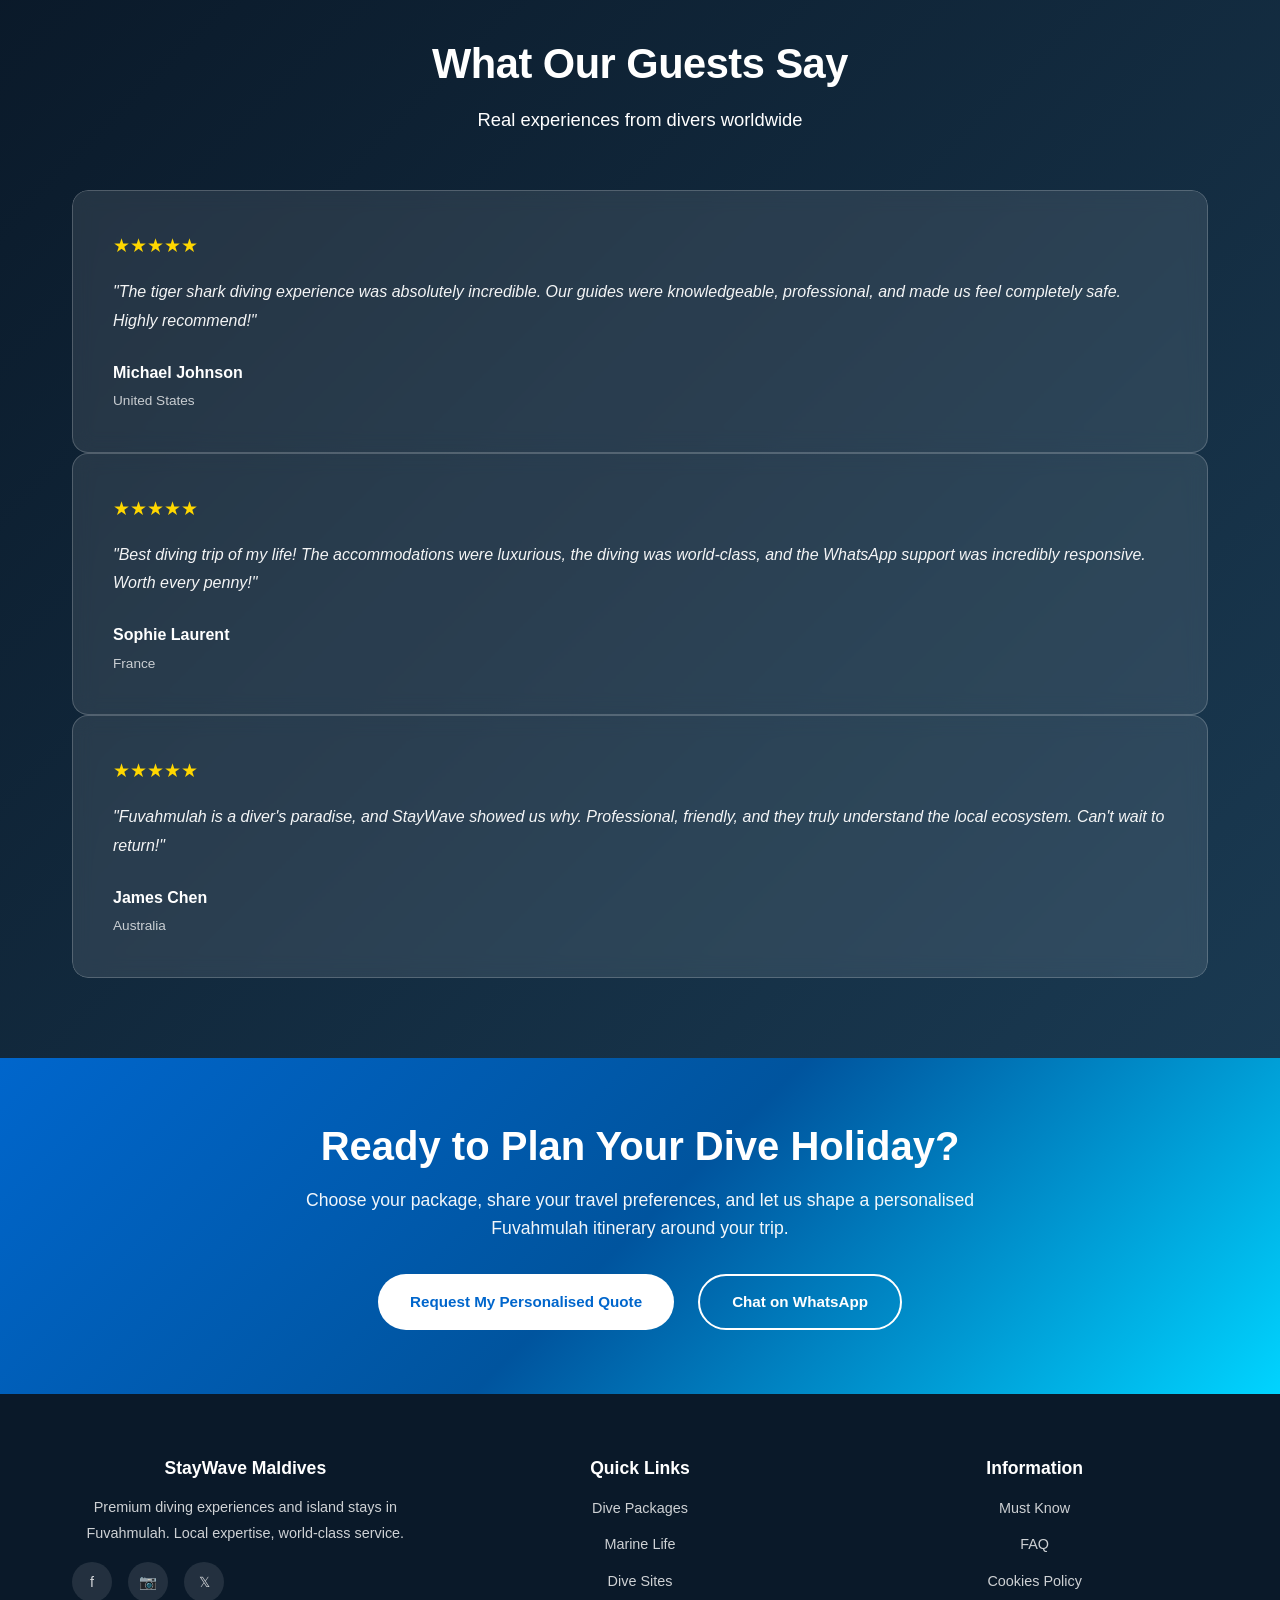
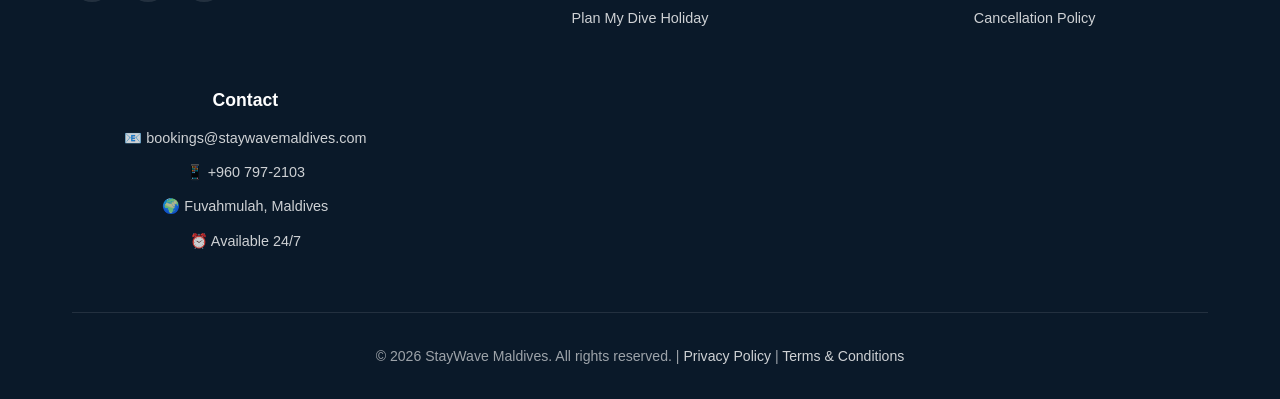
==== commit f78f9076: "Merge pull request #29 from araazy/copilot/stabilization-sprint-v1 fix: v1 stabilization — 6 bug fix" ====
--- a/index.html
+++ b/index.html
@@ -661,7 +661,7 @@
             </div>
 
             <div class="footer-bottom">
-                <p>&copy; 2024 StayWave Maldives. All rights reserved. | <a href="privacy.html">Privacy Policy</a> | <a href="terms.html">Terms &amp; Conditions</a></p>
+                <p>&copy; 2026 StayWave Maldives. All rights reserved. | <a href="privacy.html">Privacy Policy</a> | <a href="terms.html">Terms &amp; Conditions</a></p>
             </div>
         </div>
     </footer>
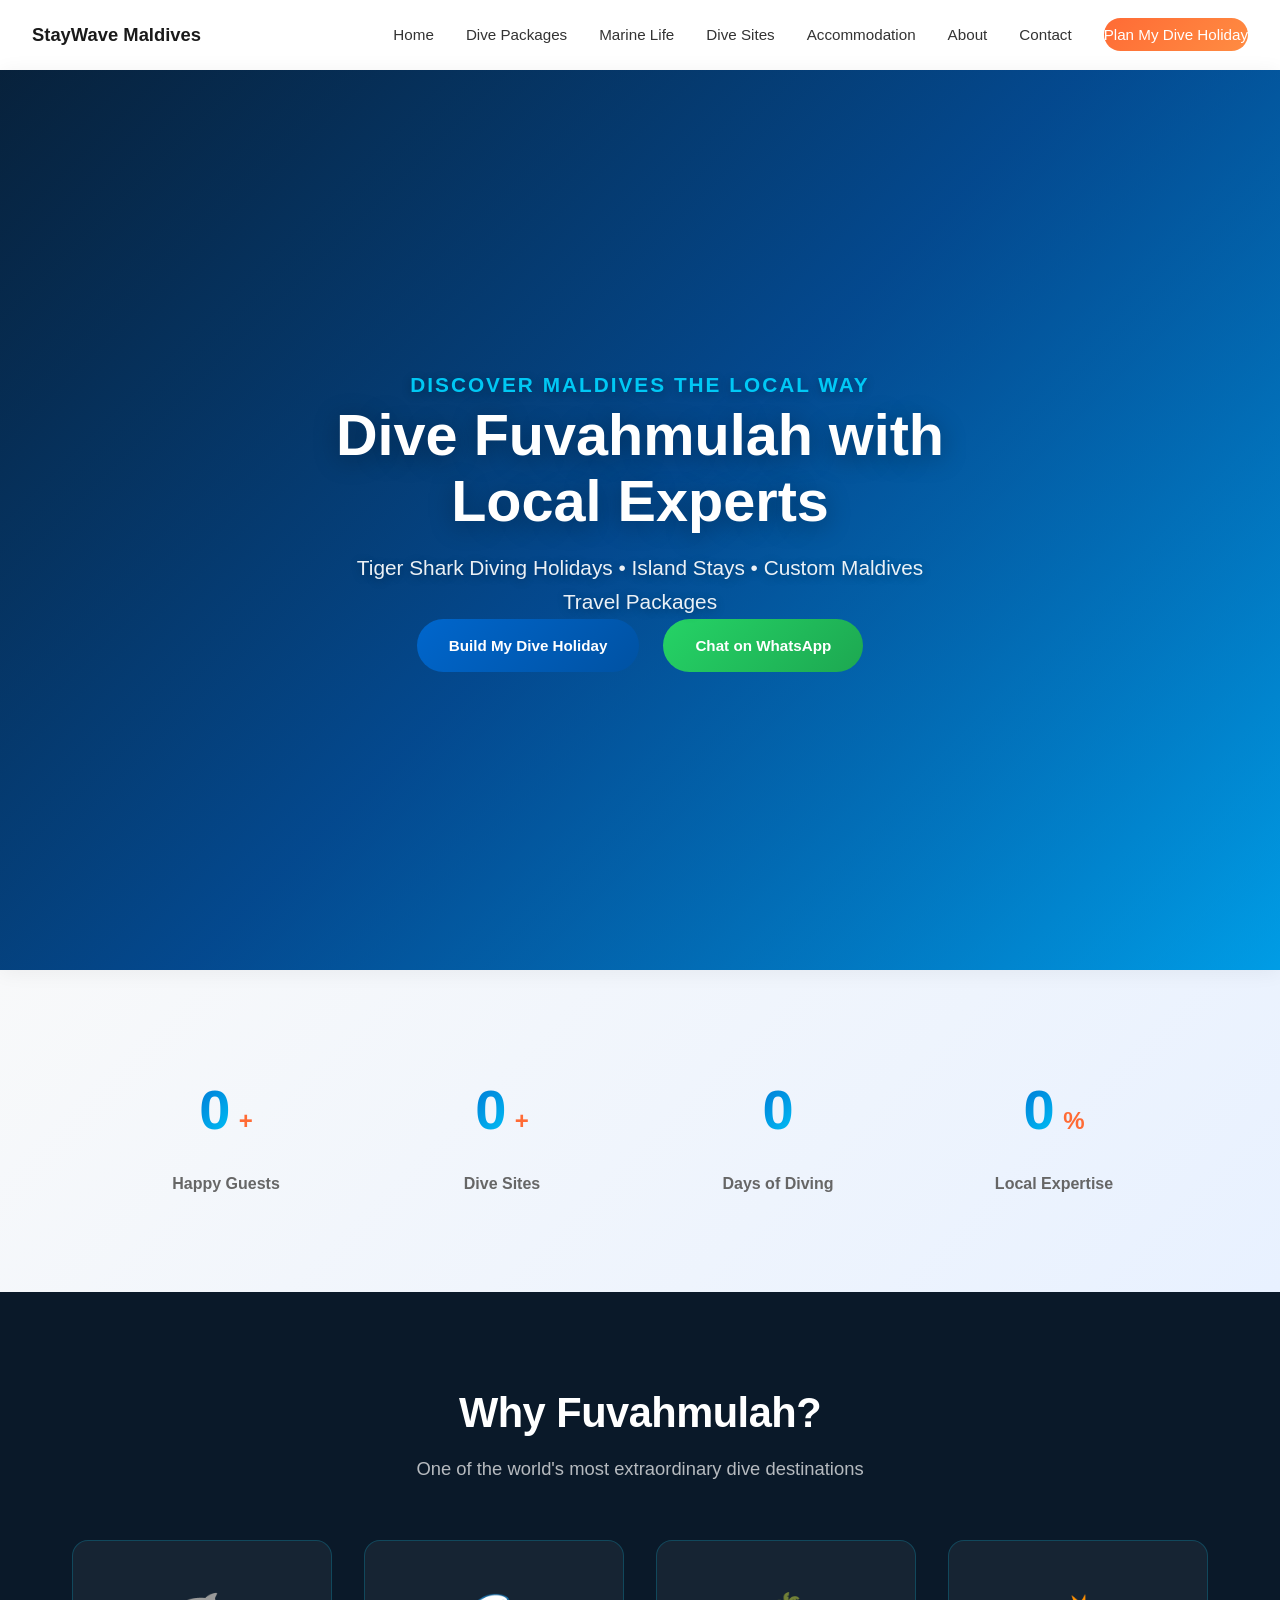
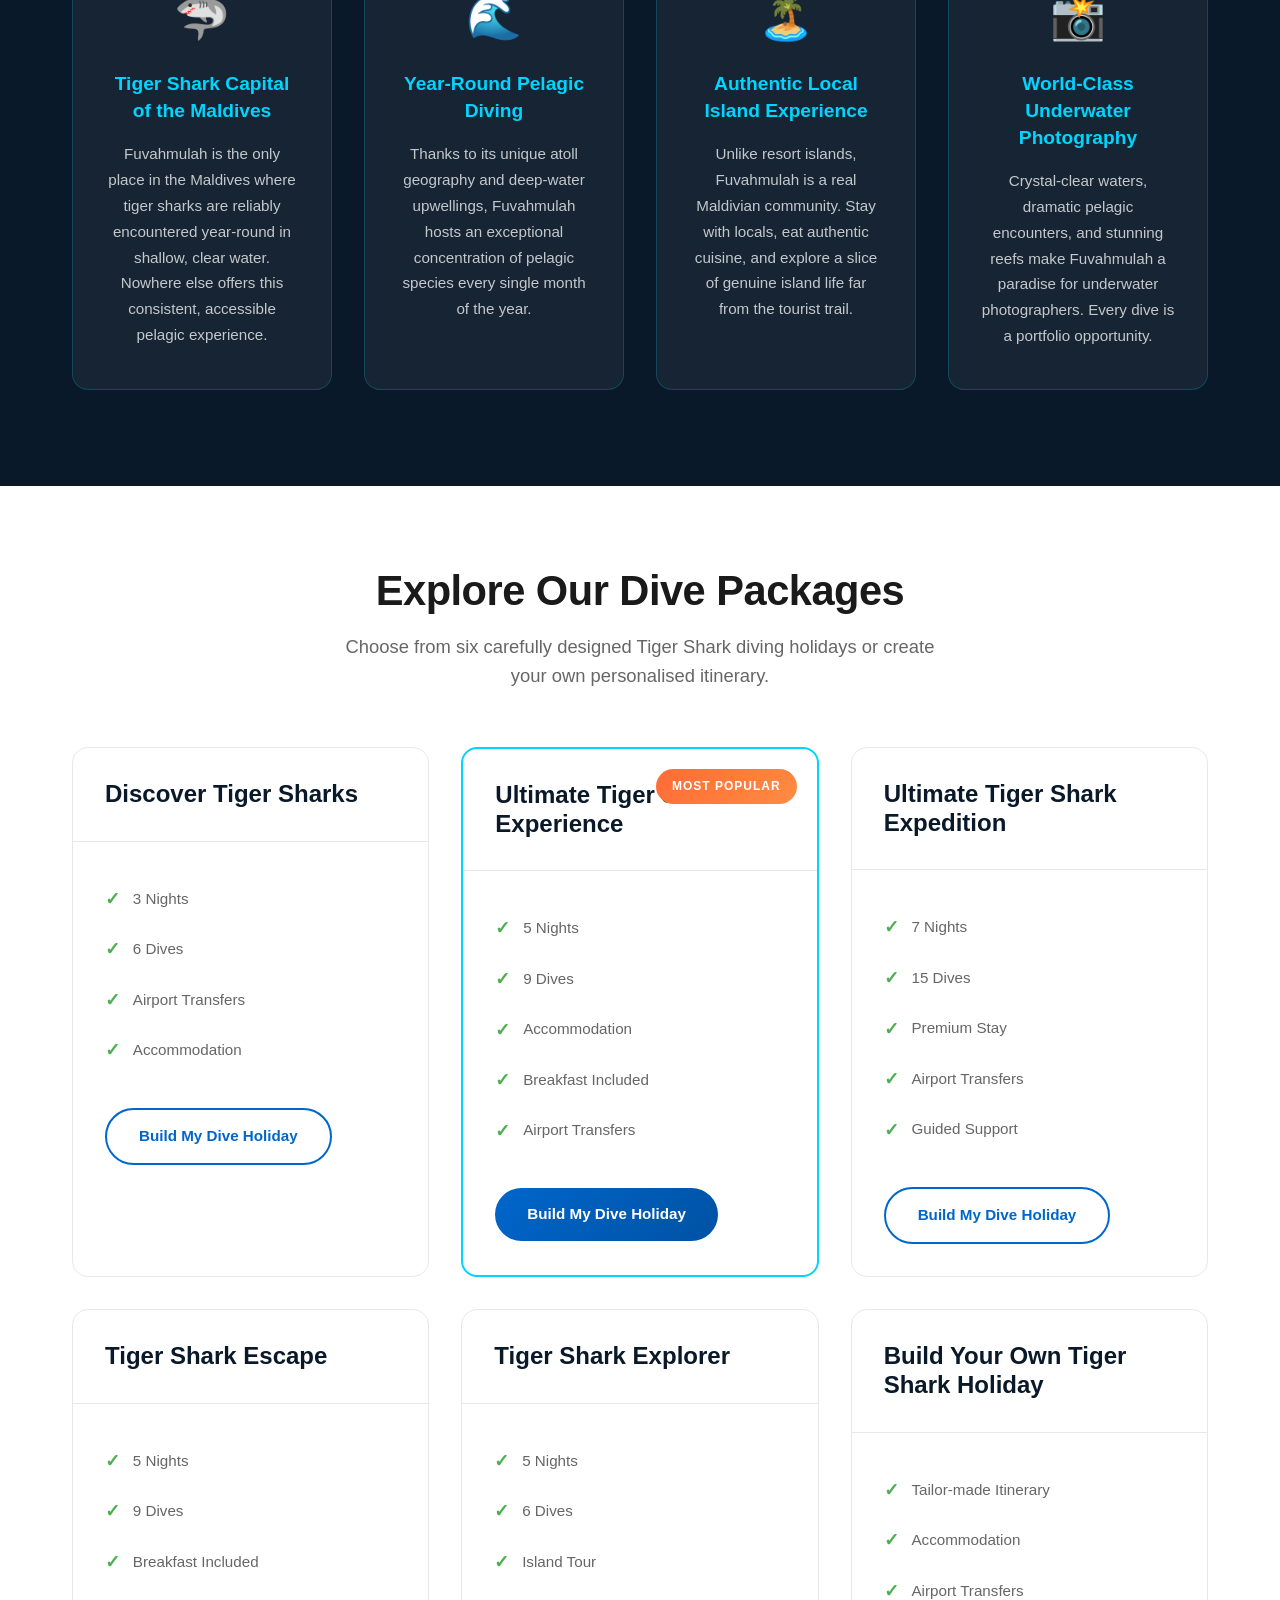
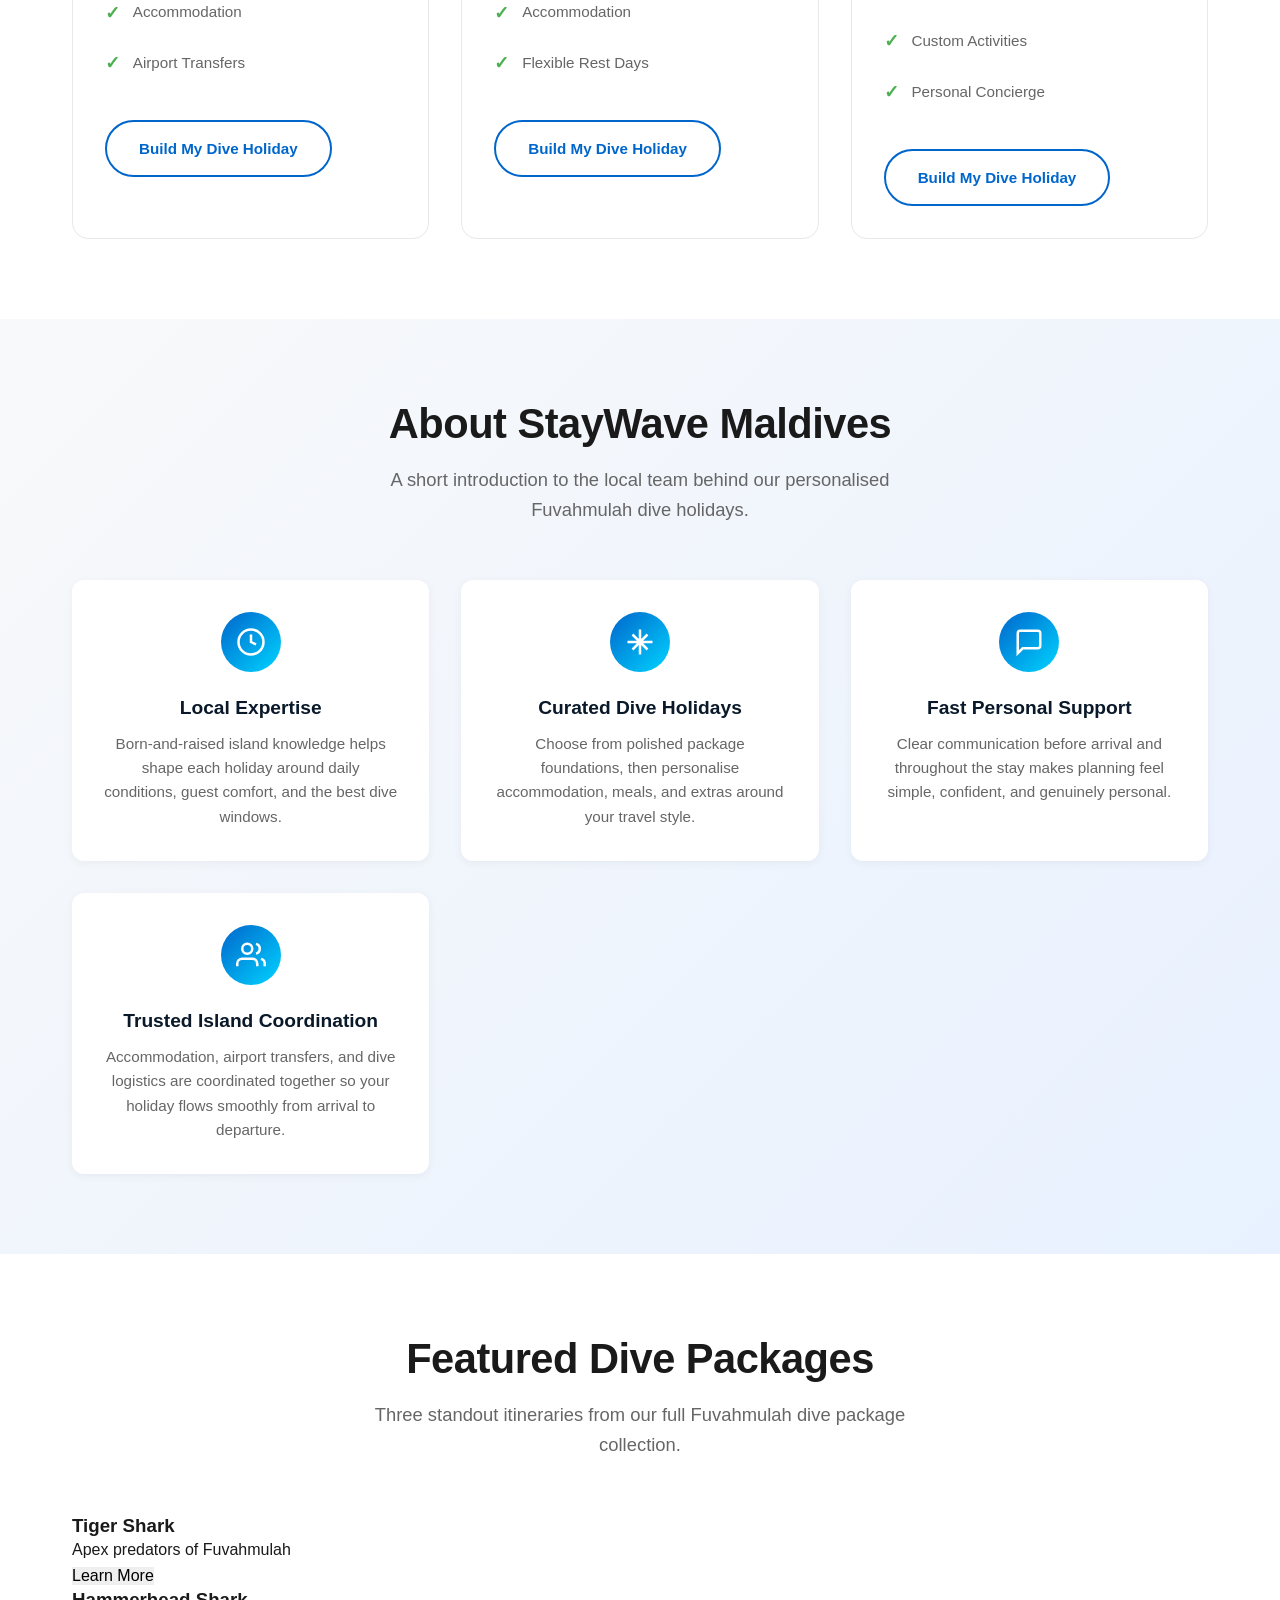
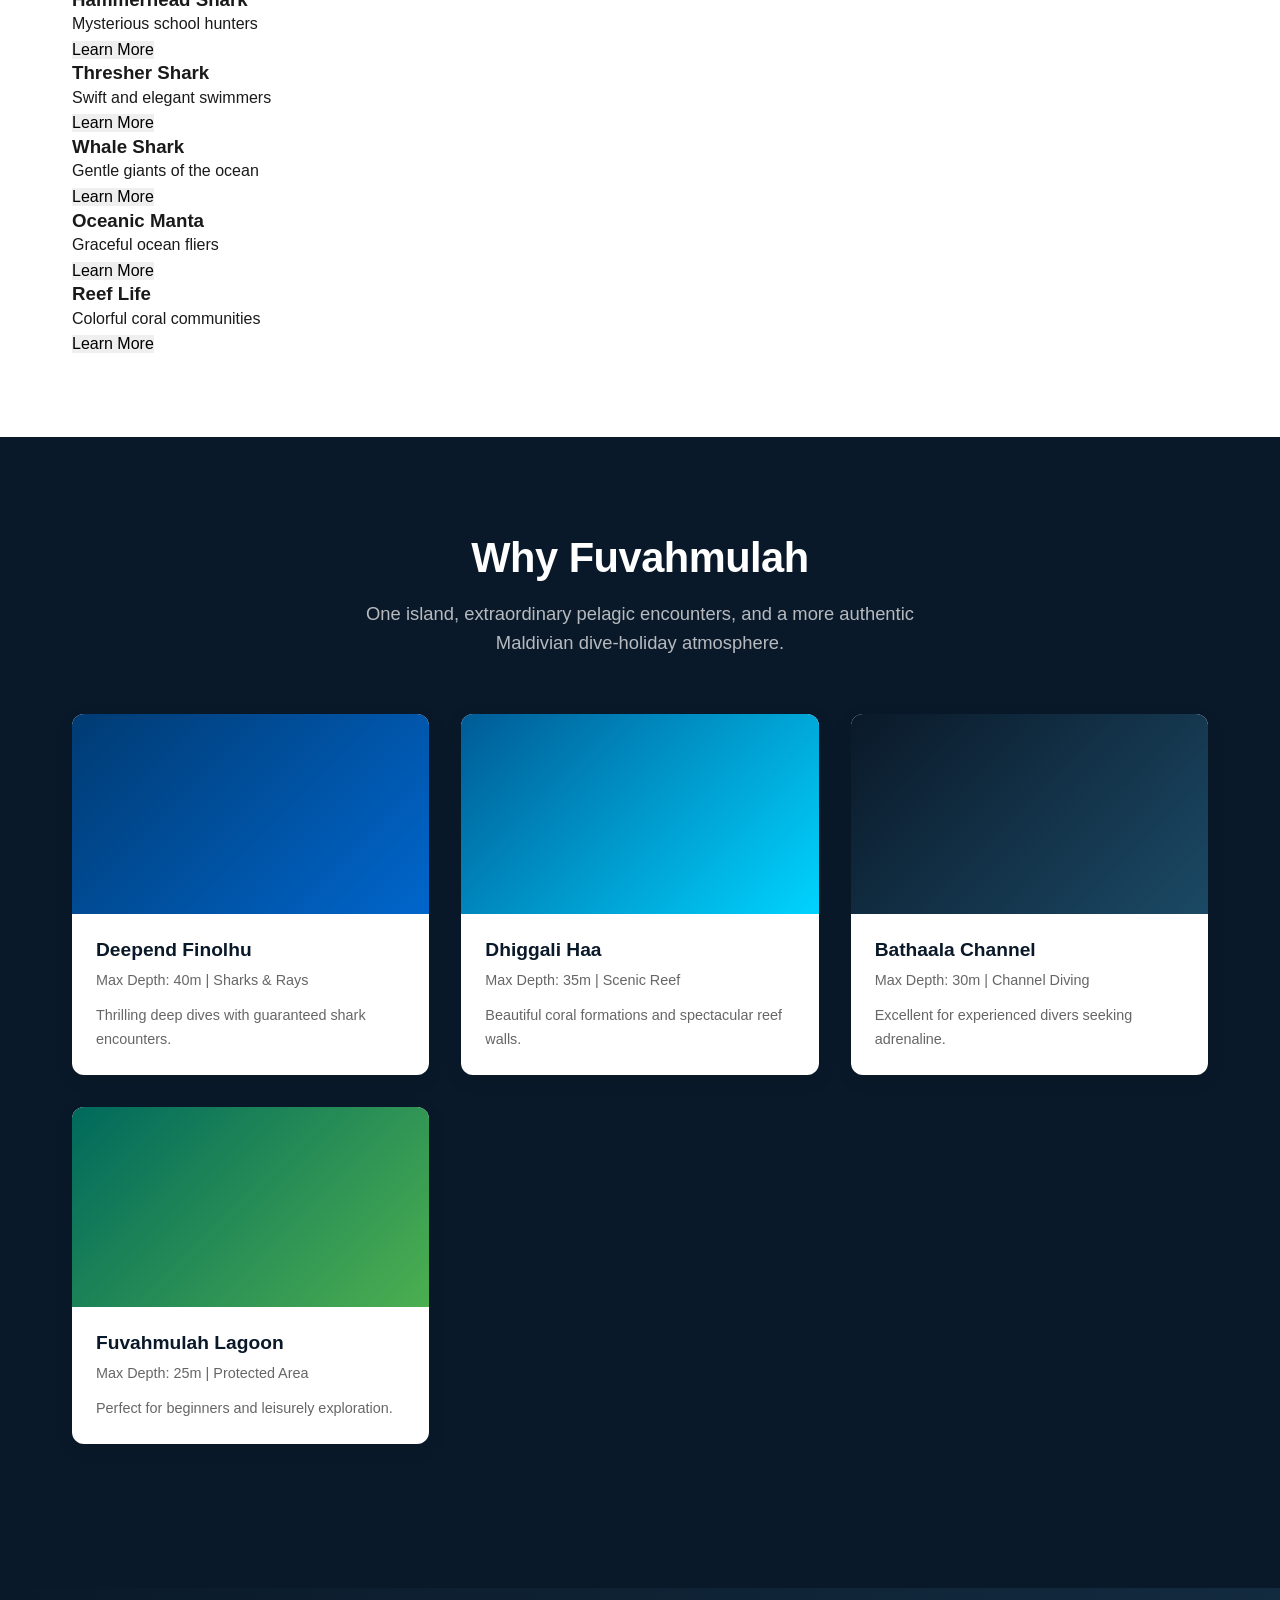
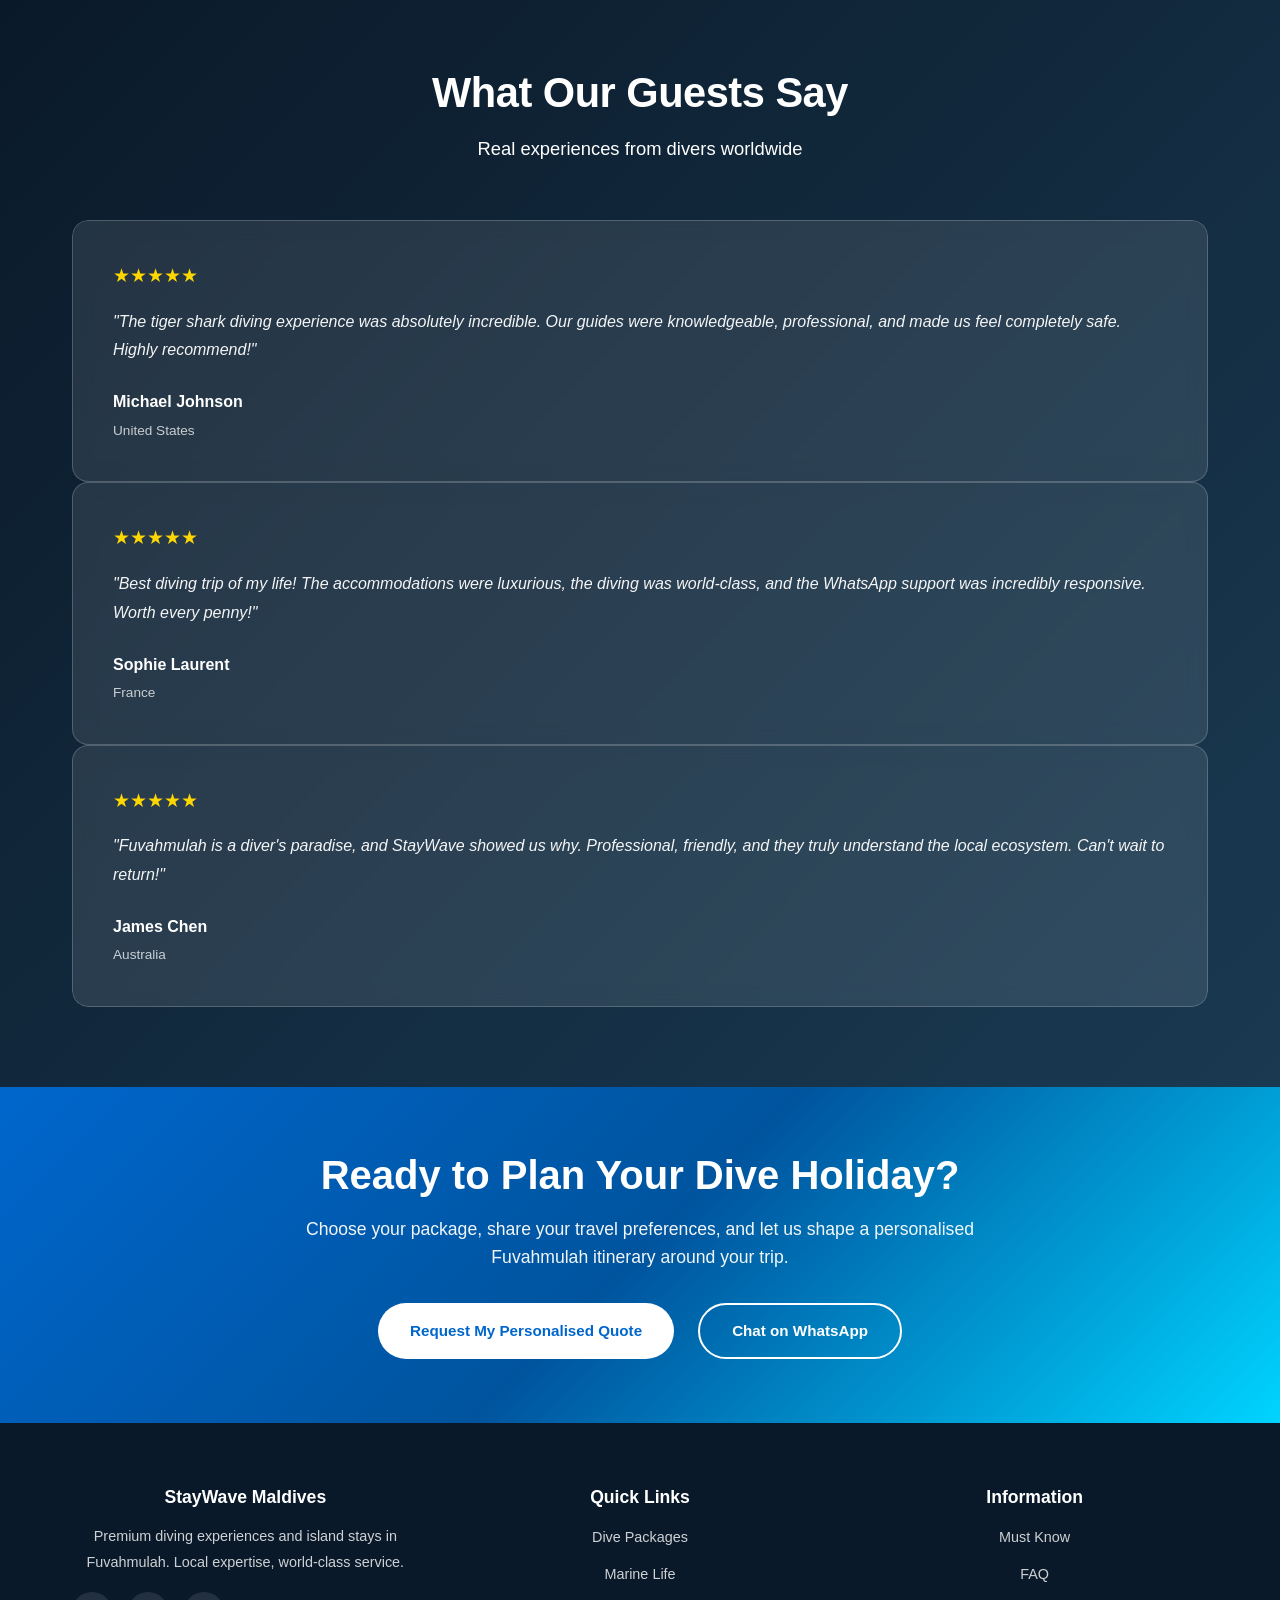
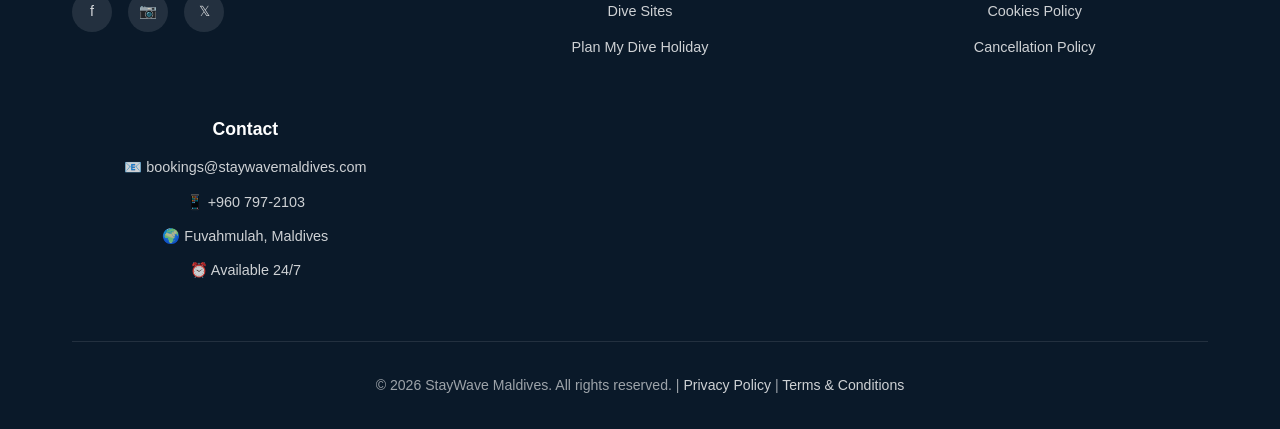
==== commit e31b6b2e: "Merge branch 'main' into copilot/update-index-html-remove-premium-dive-packages" ====
--- a/index.html
+++ b/index.html
@@ -272,12 +272,12 @@
         </div>
     </section>
 
-    <!-- Featured Packages Section -->
+    <!-- Dive Packages CTA Section -->
     <section class="packages" id="packages">
         <div class="container">
             <div class="section-header reveal">
-                <h2>Premium Dive Packages</h2>
-                <p>Luxury diving experiences in Fuvahmulah</p>
+                <h2>Explore Our Dive Packages</h2>
+                <p>Choose from six carefully designed Tiger Shark diving holidays or create your own personalised itinerary.</p>
             </div>
             
             <div class="packages-grid">
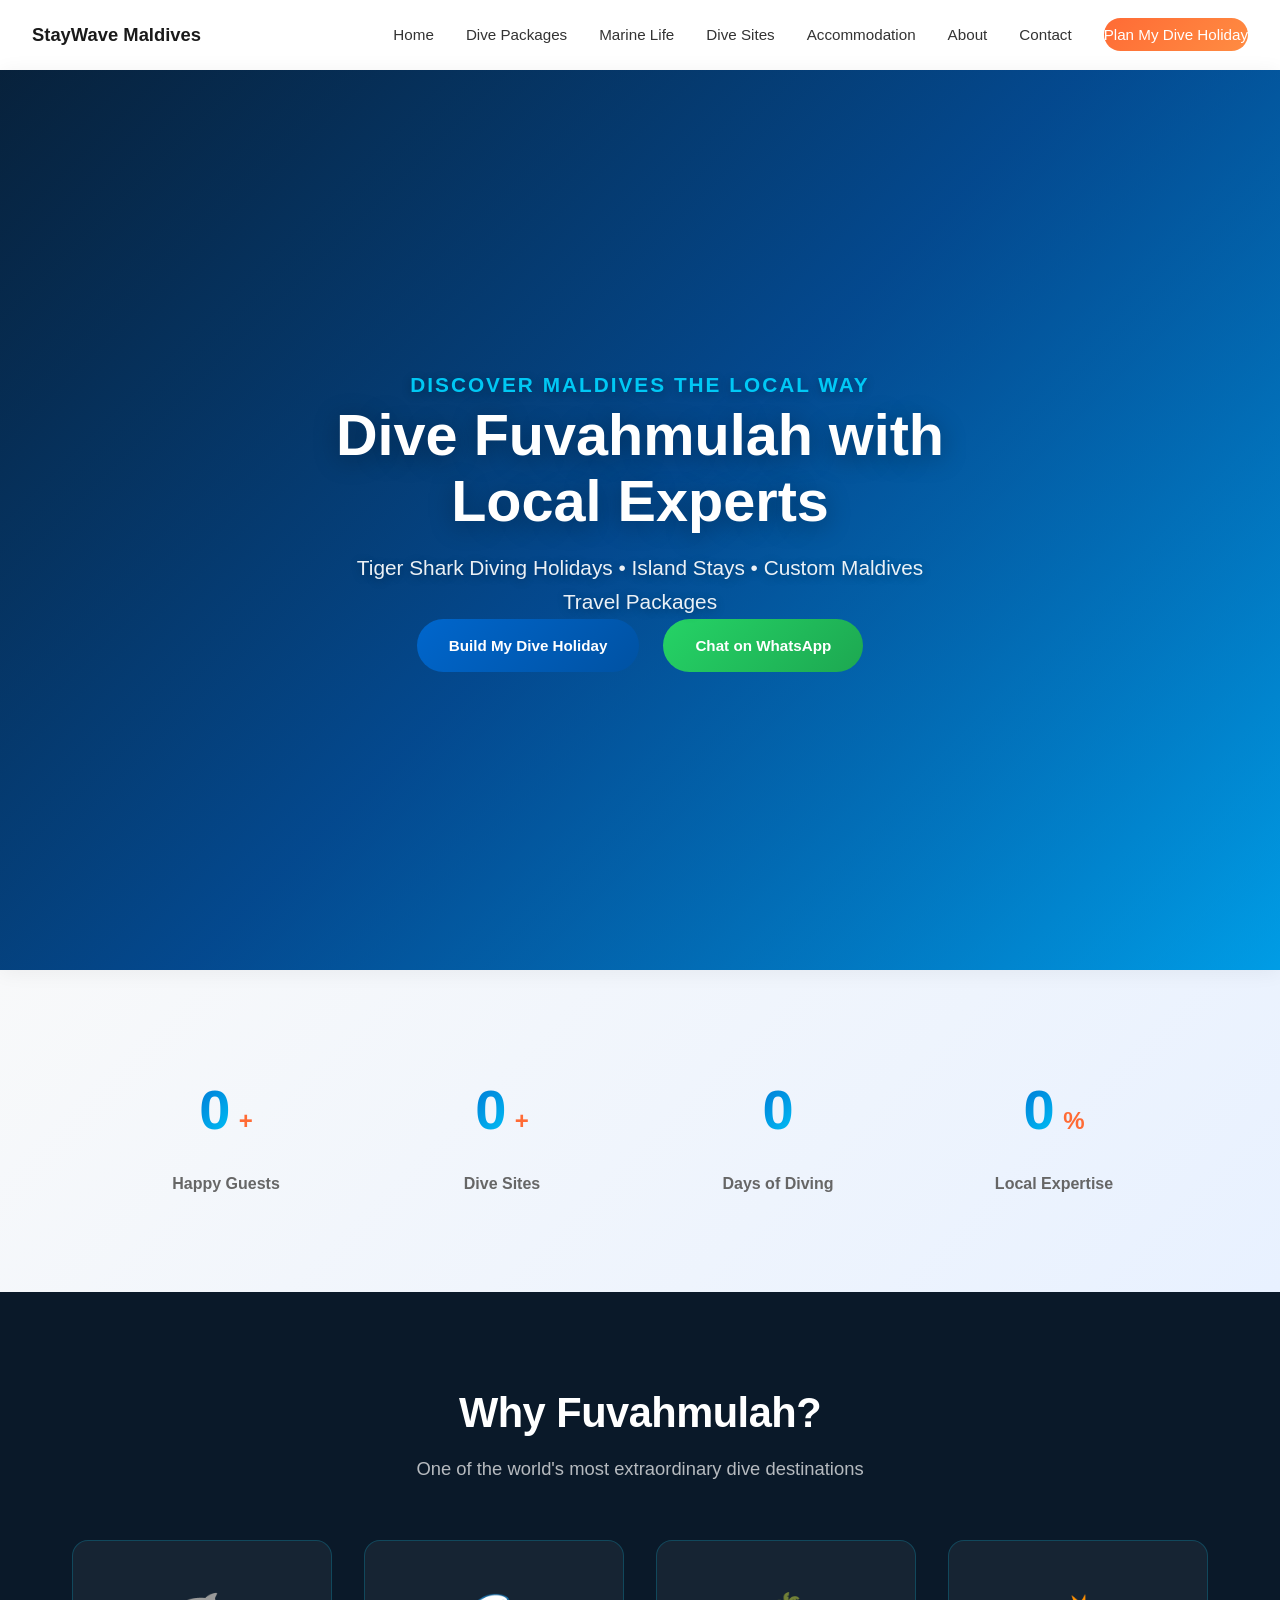
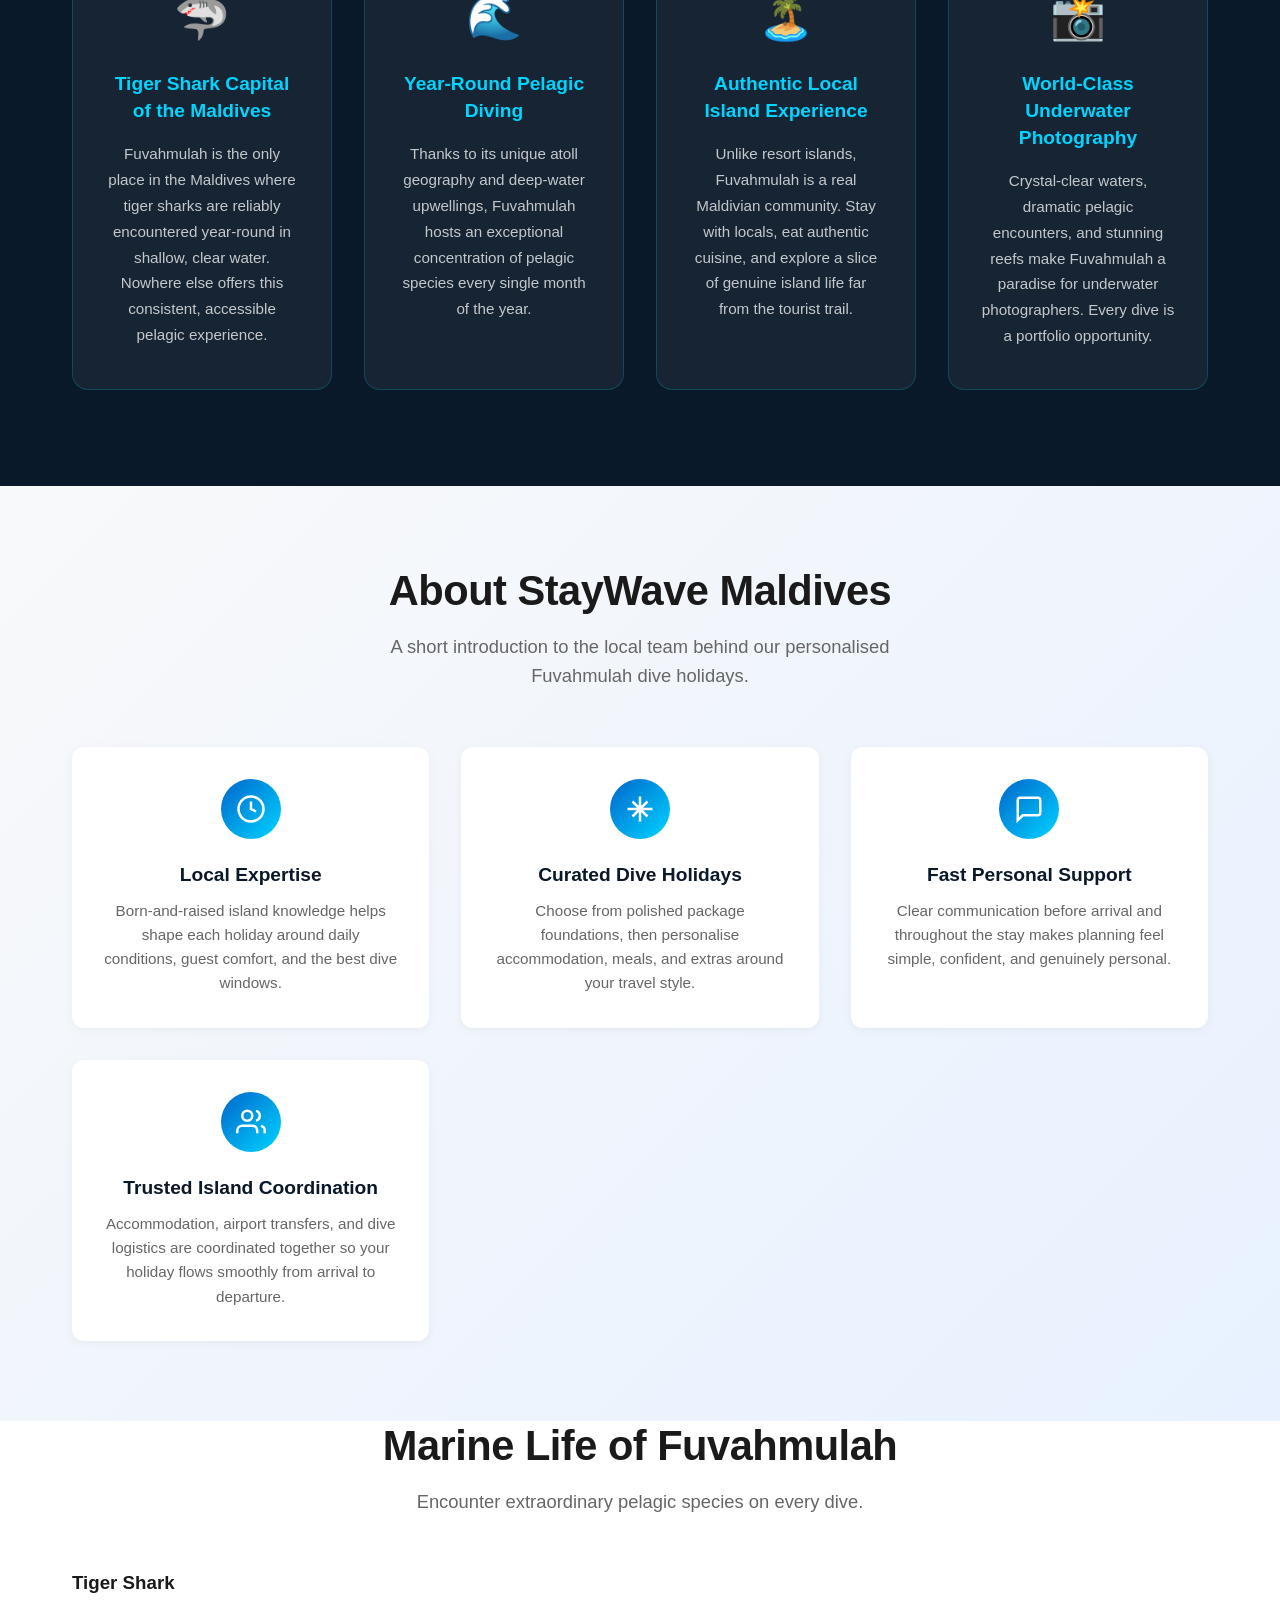
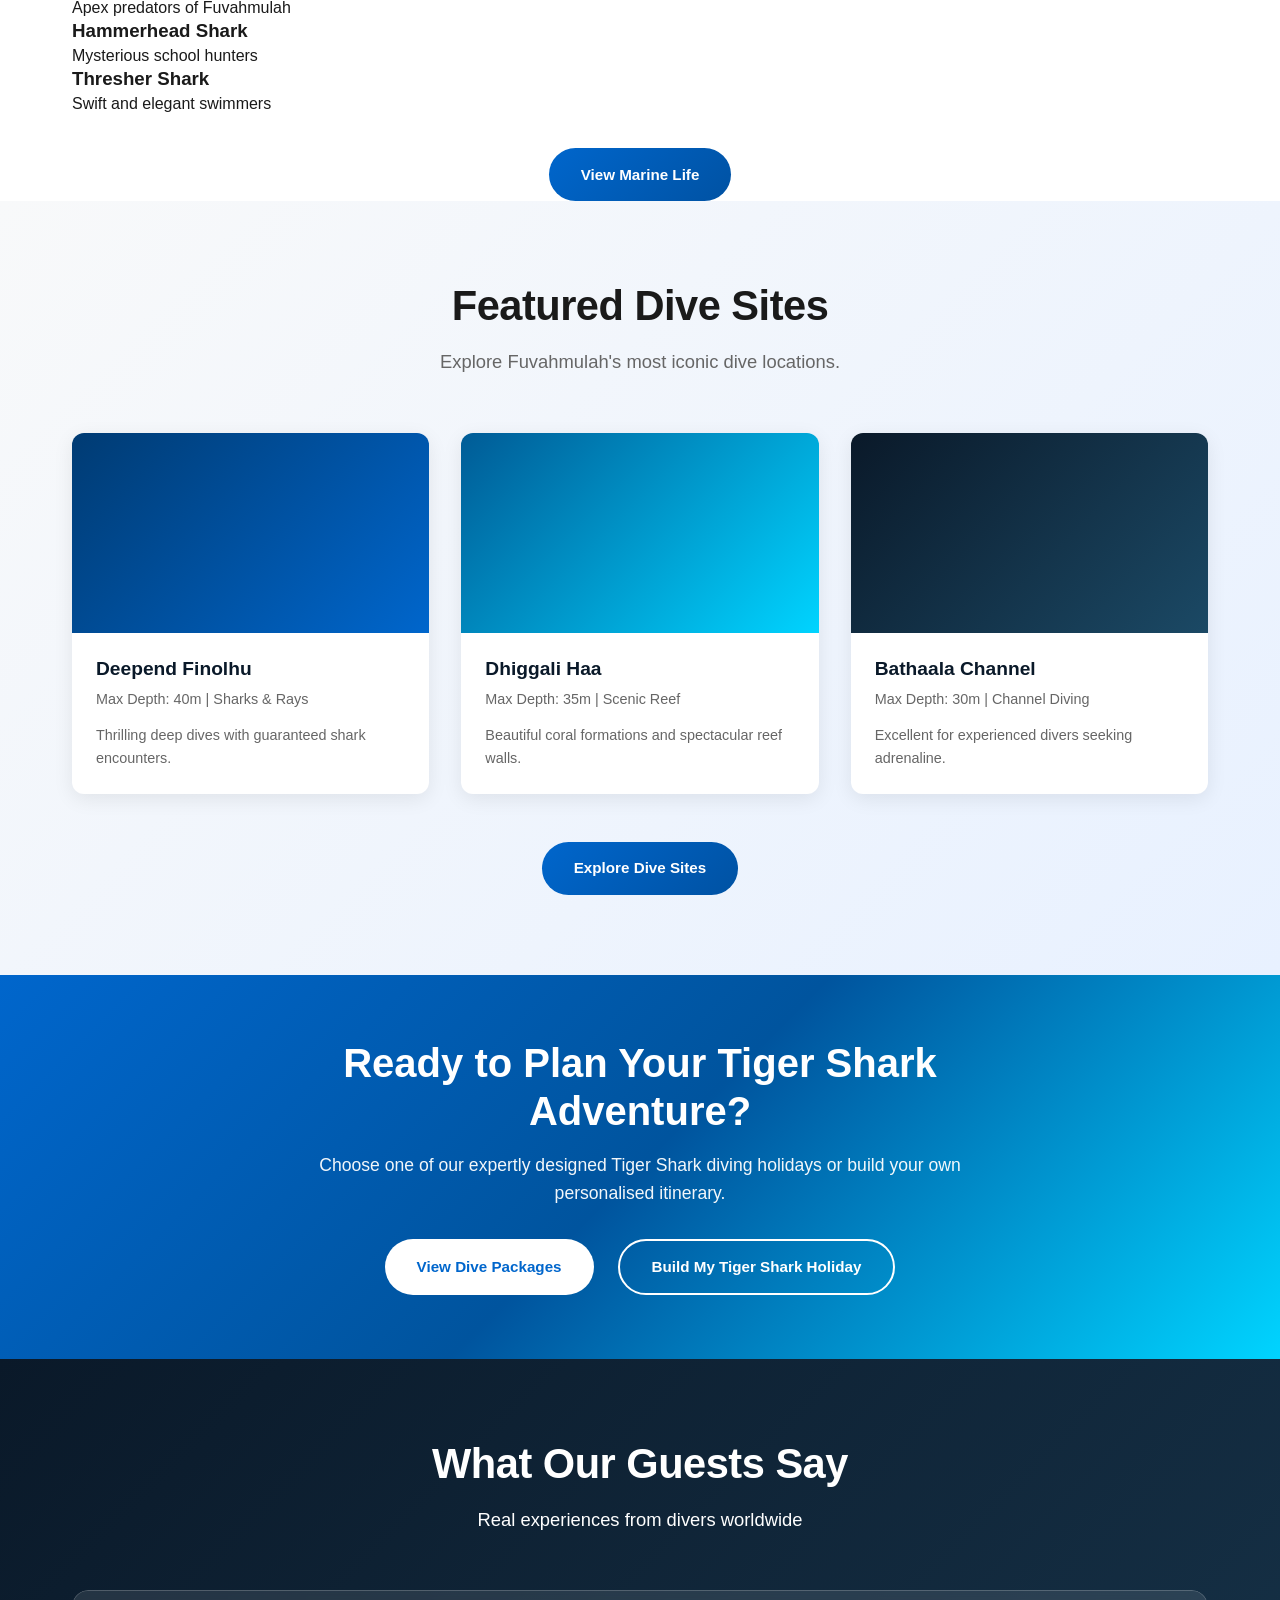
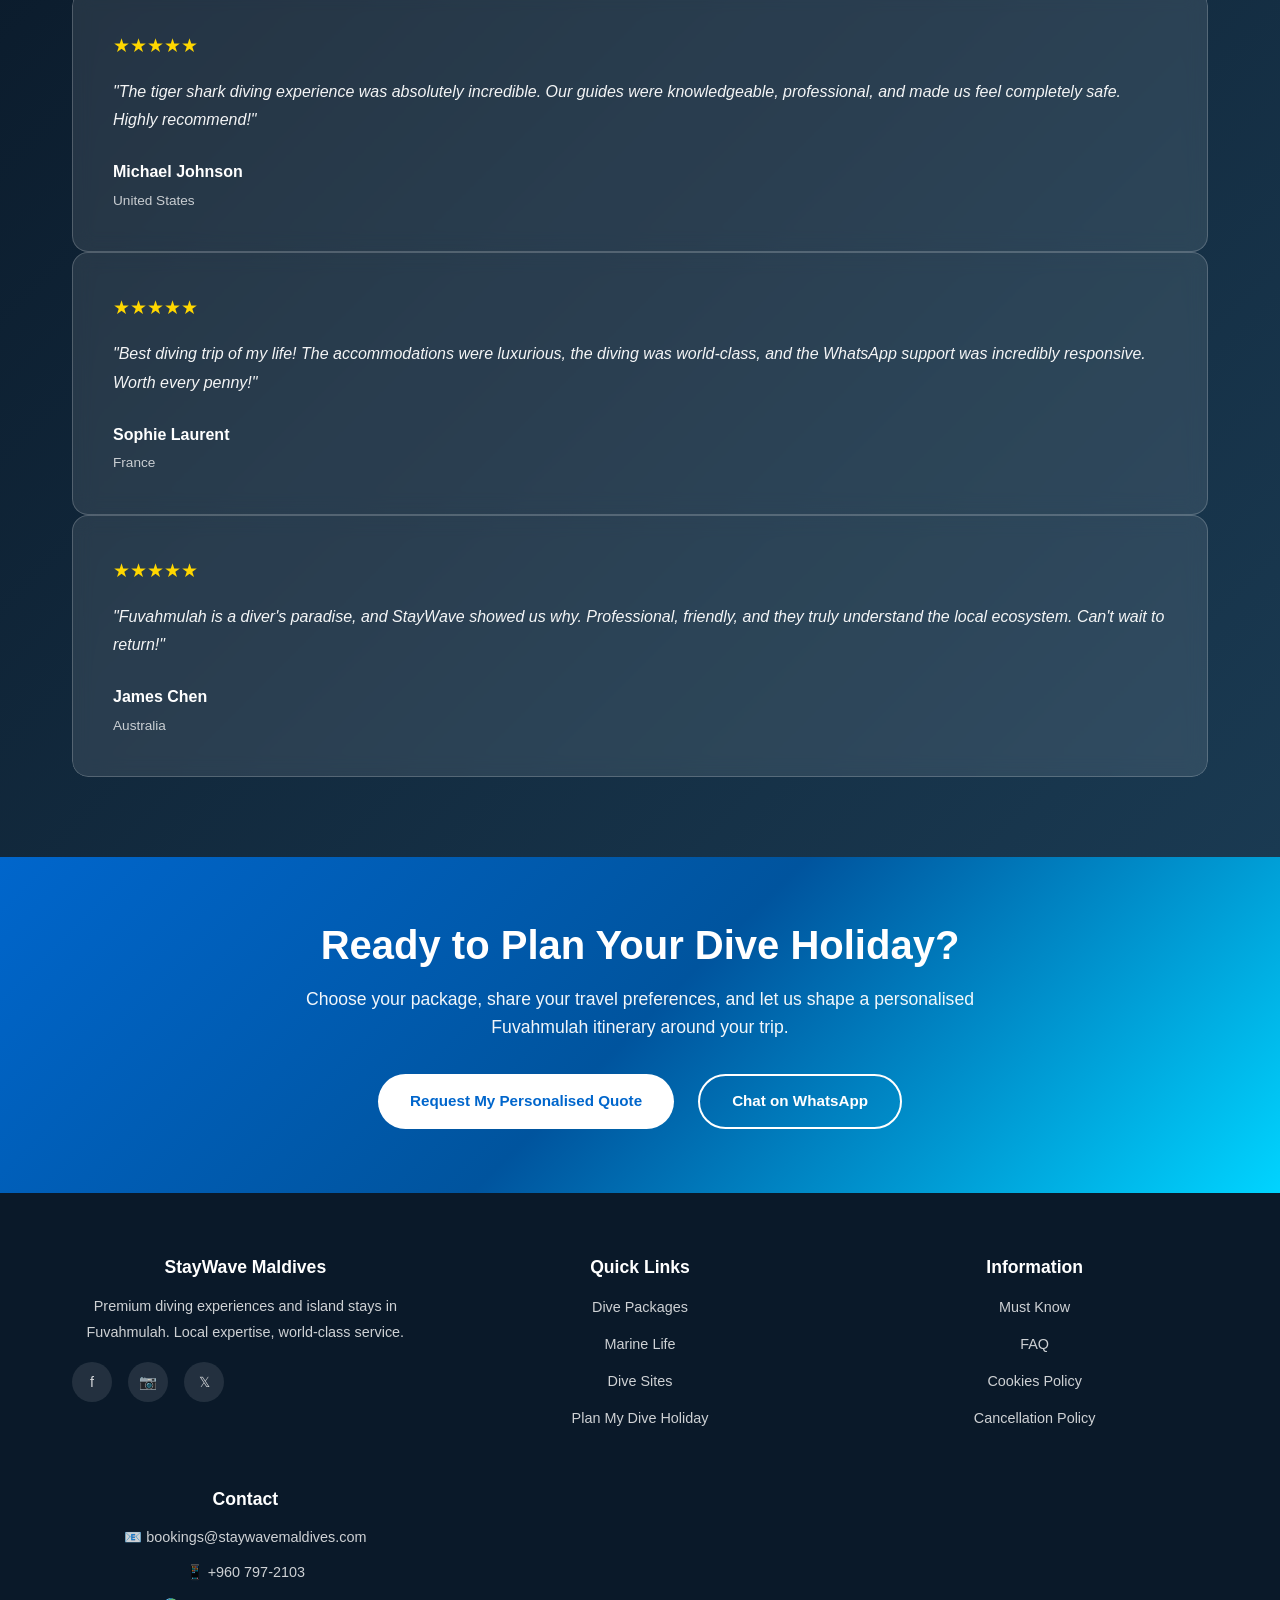
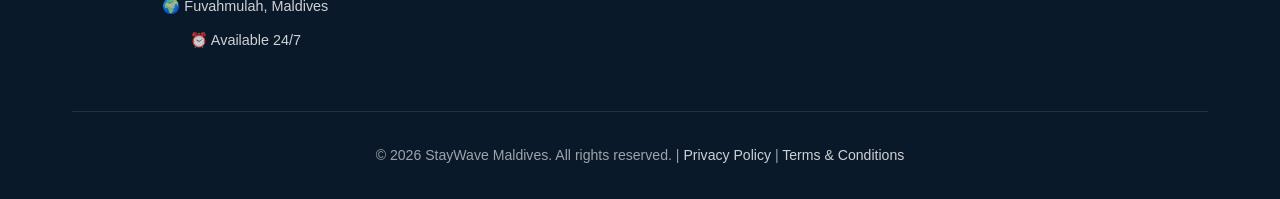
==== commit 4b7c9164: "feat: homepage cleanup - remove packages section, fix preview sections, add Tiger Shark CTA" ====
--- a/index.html
+++ b/index.html
@@ -272,132 +272,6 @@
         </div>
     </section>
 
-    <!-- Dive Packages CTA Section -->
-    <section class="packages" id="packages">
-        <div class="container">
-            <div class="section-header reveal">
-                <h2>Explore Our Dive Packages</h2>
-                <p>Choose from six carefully designed Tiger Shark diving holidays or create your own personalised itinerary.</p>
-            </div>
-            
-            <div class="packages-grid">
-                <!-- Package 1: Discover Tiger Sharks -->
-                <div class="package-card">
-                    <div class="package-header">
-                        <h3>Discover Tiger Sharks</h3>
-                    </div>
-                    <div class="package-details">
-                        <ul class="package-list">
-                            <li>3 Nights</li>
-                            <li>6 Dives</li>
-                            <li>Airport Transfers</li>
-                            <li>Accommodation</li>
-                        </ul>
-                    </div>
-                    <div class="package-footer">
-                        <a href="build-my-dive-holiday.html" class="btn btn-outline" aria-label="Build my dive holiday for Discover Tiger Sharks">Build My Dive Holiday</a>
-                    </div>
-                </div>
-
-                <!-- Package 2: Ultimate Tiger Shark Experience -->
-                <div class="package-card featured">
-                    <div class="package-badge">Most Popular</div>
-                    <div class="package-header">
-                        <h3>Ultimate Tiger Shark Experience</h3>
-                    </div>
-                    <div class="package-details">
-                        <ul class="package-list">
-                            <li>5 Nights</li>
-                            <li>9 Dives</li>
-                            <li>Accommodation</li>
-                            <li>Breakfast Included</li>
-                            <li>Airport Transfers</li>
-                        </ul>
-                    </div>
-                    <div class="package-footer">
-                        <a href="build-my-dive-holiday.html" class="btn btn-primary" aria-label="Build my dive holiday for Ultimate Tiger Shark Experience">Build My Dive Holiday</a>
-                    </div>
-                </div>
-
-                <!-- Package 3: Ultimate Tiger Shark Expedition -->
-                <div class="package-card">
-                    <div class="package-header">
-                        <h3>Ultimate Tiger Shark Expedition</h3>
-                    </div>
-                    <div class="package-details">
-                        <ul class="package-list">
-                            <li>7 Nights</li>
-                            <li>15 Dives</li>
-                            <li>Premium Stay</li>
-                            <li>Airport Transfers</li>
-                            <li>Guided Support</li>
-                        </ul>
-                    </div>
-                    <div class="package-footer">
-                        <a href="build-my-dive-holiday.html" class="btn btn-outline" aria-label="Build my dive holiday for Ultimate Tiger Shark Expedition">Build My Dive Holiday</a>
-                    </div>
-                </div>
-
-                <!-- Package 4: Tiger Shark Escape -->
-                <div class="package-card">
-                    <div class="package-header">
-                        <h3>Tiger Shark Escape</h3>
-                    </div>
-                    <div class="package-details">
-                        <ul class="package-list">
-                            <li>5 Nights</li>
-                            <li>9 Dives</li>
-                            <li>Breakfast Included</li>
-                            <li>Accommodation</li>
-                            <li>Airport Transfers</li>
-                        </ul>
-                    </div>
-                    <div class="package-footer">
-                        <a href="build-my-dive-holiday.html" class="btn btn-outline" aria-label="Build my dive holiday for Tiger Shark Escape">Build My Dive Holiday</a>
-                    </div>
-                </div>
-
-                <!-- Package 5: Tiger Shark Explorer -->
-                <div class="package-card">
-                    <div class="package-header">
-                        <h3>Tiger Shark Explorer</h3>
-                    </div>
-                    <div class="package-details">
-                        <ul class="package-list">
-                            <li>5 Nights</li>
-                            <li>6 Dives</li>
-                            <li>Island Tour</li>
-                            <li>Accommodation</li>
-                            <li>Flexible Rest Days</li>
-                        </ul>
-                    </div>
-                    <div class="package-footer">
-                        <a href="build-my-dive-holiday.html" class="btn btn-outline" aria-label="Build my dive holiday for Tiger Shark Explorer">Build My Dive Holiday</a>
-                    </div>
-                </div>
-
-                <!-- Package 6: Build Your Own Tiger Shark Holiday -->
-                <div class="package-card">
-                    <div class="package-header">
-                        <h3>Build Your Own Tiger Shark Holiday</h3>
-                    </div>
-                    <div class="package-details">
-                        <ul class="package-list">
-                            <li>Tailor-made Itinerary</li>
-                            <li>Accommodation</li>
-                            <li>Airport Transfers</li>
-                            <li>Custom Activities</li>
-                            <li>Personal Concierge</li>
-                        </ul>
-                    </div>
-                    <div class="package-footer">
-                        <a href="build-my-dive-holiday.html" class="btn btn-outline" aria-label="Build my dive holiday for Build Your Own Tiger Shark Holiday">Build My Dive Holiday</a>
-                    </div>
-                </div>
-            </div>
-        </div>
-    </section>
-
     <!-- Why StayWave Section -->
     <section class="features" id="about">
         <div class="container">
@@ -454,12 +328,12 @@
         </div>
     </section>
 
-    <!-- Featured Packages Section -->
-    <section class="packages" id="packages">
+    <!-- Marine Life Preview Section -->
+    <section class="marine-life" id="marine-life">
         <div class="container">
             <div class="section-header reveal">
-                <h2>Featured Dive Packages</h2>
-                <p>Three standout itineraries from our full Fuvahmulah dive package collection.</p>
+                <h2>Marine Life of Fuvahmulah</h2>
+                <p>Encounter extraordinary pelagic species on every dive.</p>
             </div>
             
             <div class="marine-grid">
@@ -468,7 +342,6 @@
                     <div class="marine-overlay">
                         <h3>Tiger Shark</h3>
                         <p>Apex predators of Fuvahmulah</p>
-                        <button class="btn-link">Learn More</button>
                     </div>
                 </div>
 
@@ -477,7 +350,6 @@
                     <div class="marine-overlay">
                         <h3>Hammerhead Shark</h3>
                         <p>Mysterious school hunters</p>
-                        <button class="btn-link">Learn More</button>
                     </div>
                 </div>
 
@@ -486,46 +358,22 @@
                     <div class="marine-overlay">
                         <h3>Thresher Shark</h3>
                         <p>Swift and elegant swimmers</p>
-                        <button class="btn-link">Learn More</button>
-                    </div>
-                </div>
-
-                <div class="marine-card">
-                    <div class="marine-image" style="background: linear-gradient(135deg, #005b96 0%, #7fdbff 100%);"></div>
-                    <div class="marine-overlay">
-                        <h3>Whale Shark</h3>
-                        <p>Gentle giants of the ocean</p>
-                        <button class="btn-link">Learn More</button>
-                    </div>
-                </div>
-
-                <div class="marine-card">
-                    <div class="marine-image" style="background: linear-gradient(135deg, #0f4c81 0%, #00a8cc 100%);"></div>
-                    <div class="marine-overlay">
-                        <h3>Oceanic Manta</h3>
-                        <p>Graceful ocean fliers</p>
-                        <button class="btn-link">Learn More</button>
-                    </div>
-                </div>
-
-                <div class="marine-card">
-                    <div class="marine-image" style="background: linear-gradient(135deg, #00695c 0%, #00bfa5 100%);"></div>
-                    <div class="marine-overlay">
-                        <h3>Reef Life</h3>
-                        <p>Colorful coral communities</p>
-                        <button class="btn-link">Learn More</button>
-                    </div>
-                </div>
-            </div>
-        </div>
-    </section>
-
-    <!-- Why Fuvahmulah Section -->
-    <section class="why-fuvahmulah" id="why-fuvahmulah">
+                    </div>
+                </div>
+            </div>
+
+            <div class="section-cta">
+                <a href="marine-life.html" class="btn btn-primary">View Marine Life</a>
+            </div>
+        </div>
+    </section>
+
+    <!-- Dive Sites Preview Section -->
+    <section class="dive-sites" id="dive-sites">
         <div class="container">
             <div class="section-header reveal">
-                <h2>Why Fuvahmulah</h2>
-                <p>One island, extraordinary pelagic encounters, and a more authentic Maldivian dive-holiday atmosphere.</p>
+                <h2>Featured Dive Sites</h2>
+                <p>Explore Fuvahmulah's most iconic dive locations.</p>
             </div>
             
             <div class="sites-grid">
@@ -555,14 +403,23 @@
                         <p>Excellent for experienced divers seeking adrenaline.</p>
                     </div>
                 </div>
-
-                <div class="site-card">
-                    <div class="site-image" style="background: linear-gradient(135deg, #00695c 0%, #4caf50 100%);"></div>
-                    <div class="site-content">
-                        <h3>Fuvahmulah Lagoon</h3>
-                        <p class="site-meta">Max Depth: 25m | Protected Area</p>
-                        <p>Perfect for beginners and leisurely exploration.</p>
-                    </div>
+            </div>
+
+            <div class="section-cta">
+                <a href="dive-sites.html" class="btn btn-primary">Explore Dive Sites</a>
+            </div>
+        </div>
+    </section>
+
+    <!-- Tiger Shark Adventure CTA Section -->
+    <section class="booking-cta" id="tiger-shark-cta">
+        <div class="container">
+            <div class="cta-content">
+                <h2>Ready to Plan Your Tiger Shark Adventure?</h2>
+                <p>Choose one of our expertly designed Tiger Shark diving holidays or build your own personalised itinerary.</p>
+                <div class="cta-buttons">
+                    <a href="dive-packages.html" class="btn btn-light">View Dive Packages</a>
+                    <a href="build-my-dive-holiday.html" class="btn btn-outline-light">Build My Tiger Shark Holiday</a>
                 </div>
             </div>
         </div>
--- a/assets/styles/dive-sites.css
+++ b/assets/styles/dive-sites.css
@@ -29,19 +29,12 @@
 .site-image {
     width: 100%;
     height: 200px;
-    overflow: hidden;
-}
-
-.site-image img {
-    width: 100%;
-    height: 100%;
-    object-fit: cover;
-    object-position: center;
-    display: block;
+    background-size: cover;
+    background-position: center;
     transition: transform 0.3s ease;
 }
 
-.site-card:hover .site-image img {
+.site-card:hover .site-image {
     transform: scale(1.05);
 }
 
@@ -70,4 +63,5 @@
 
 .section-cta {
     text-align: center;
+    margin-top: 2rem;
 }
